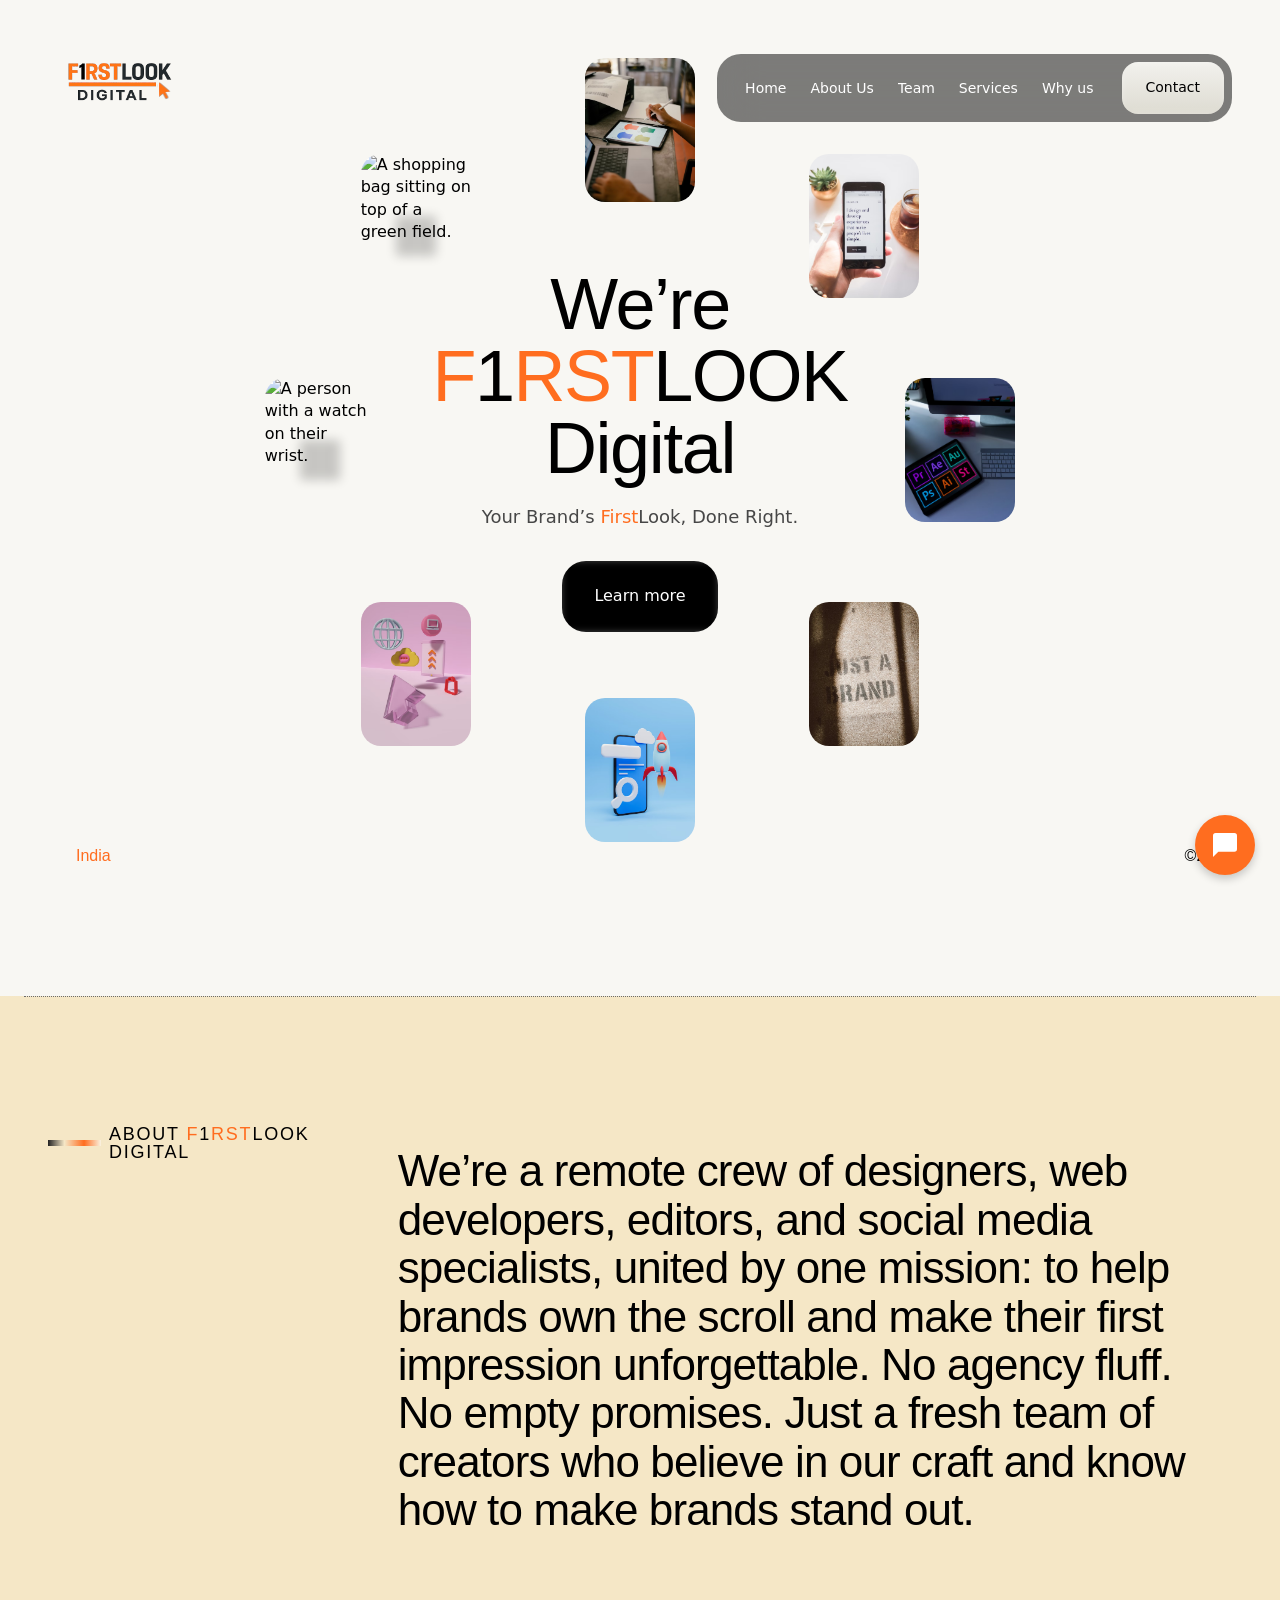
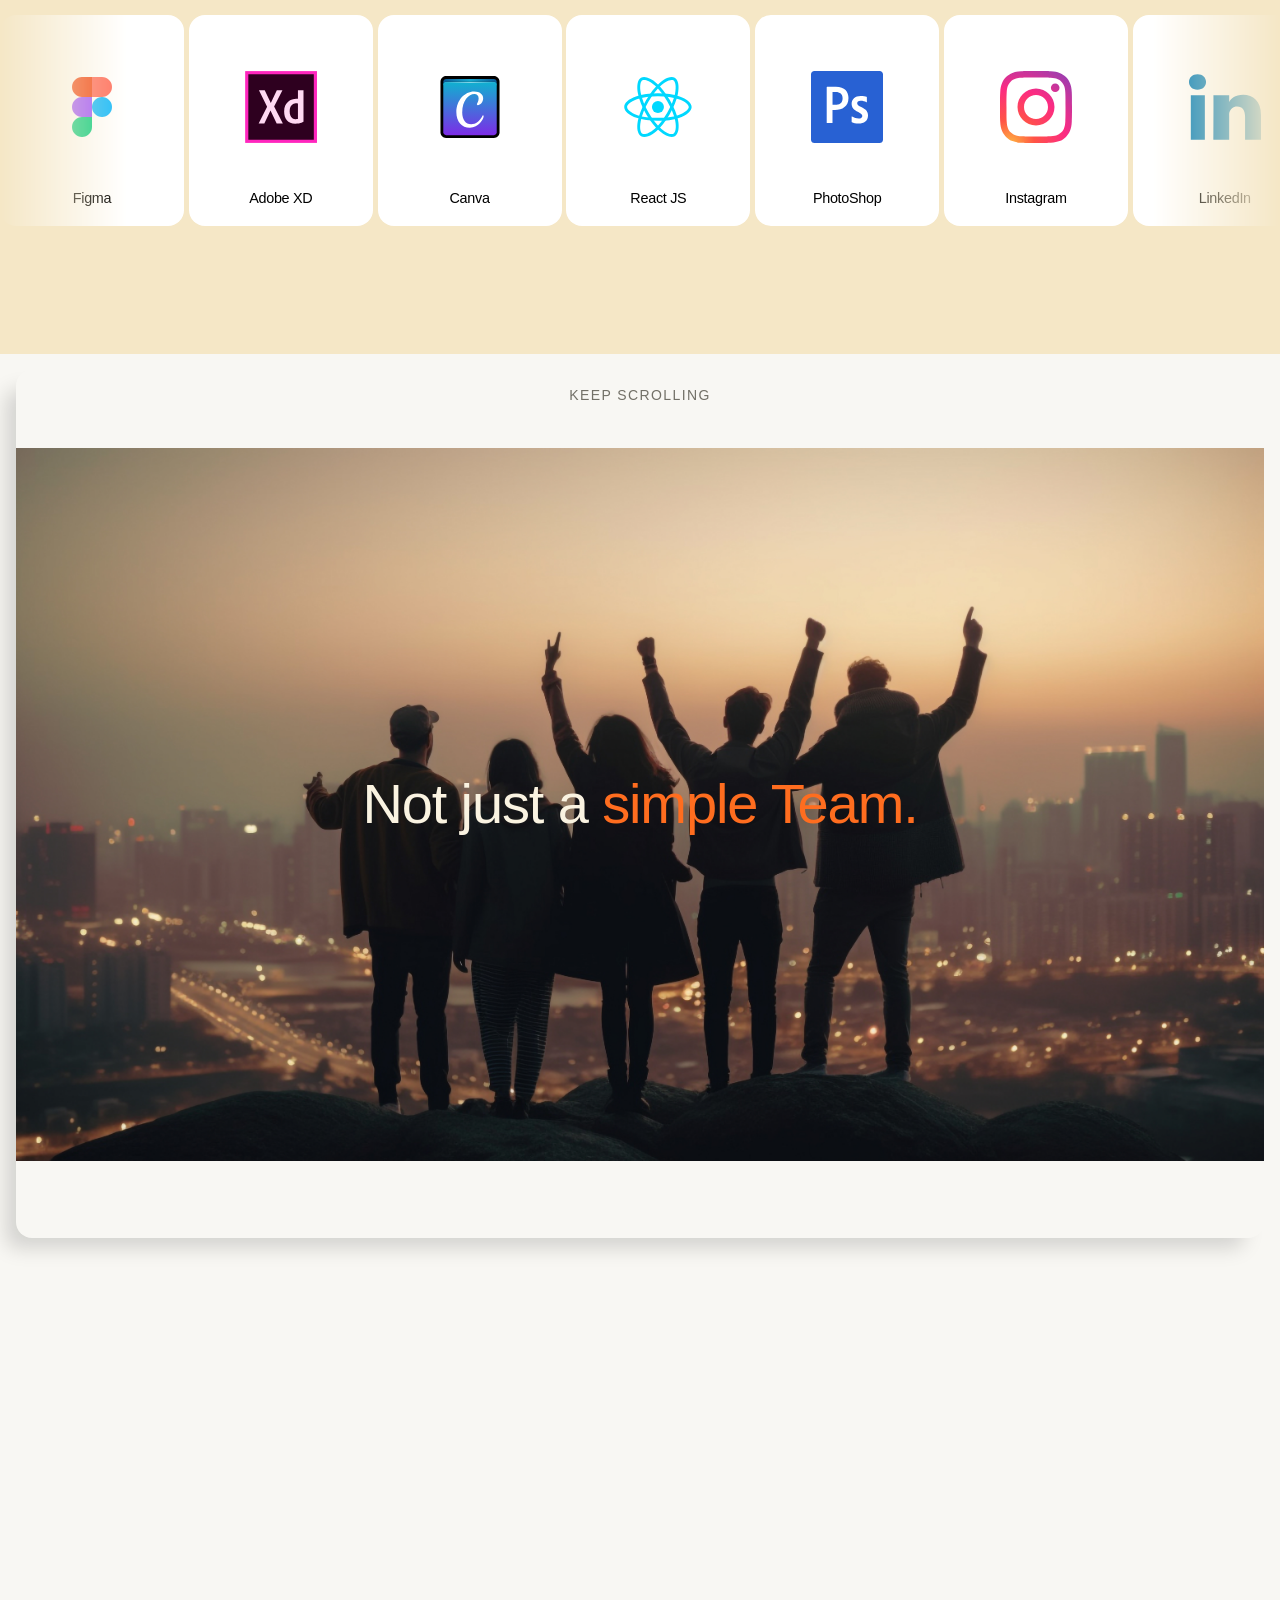
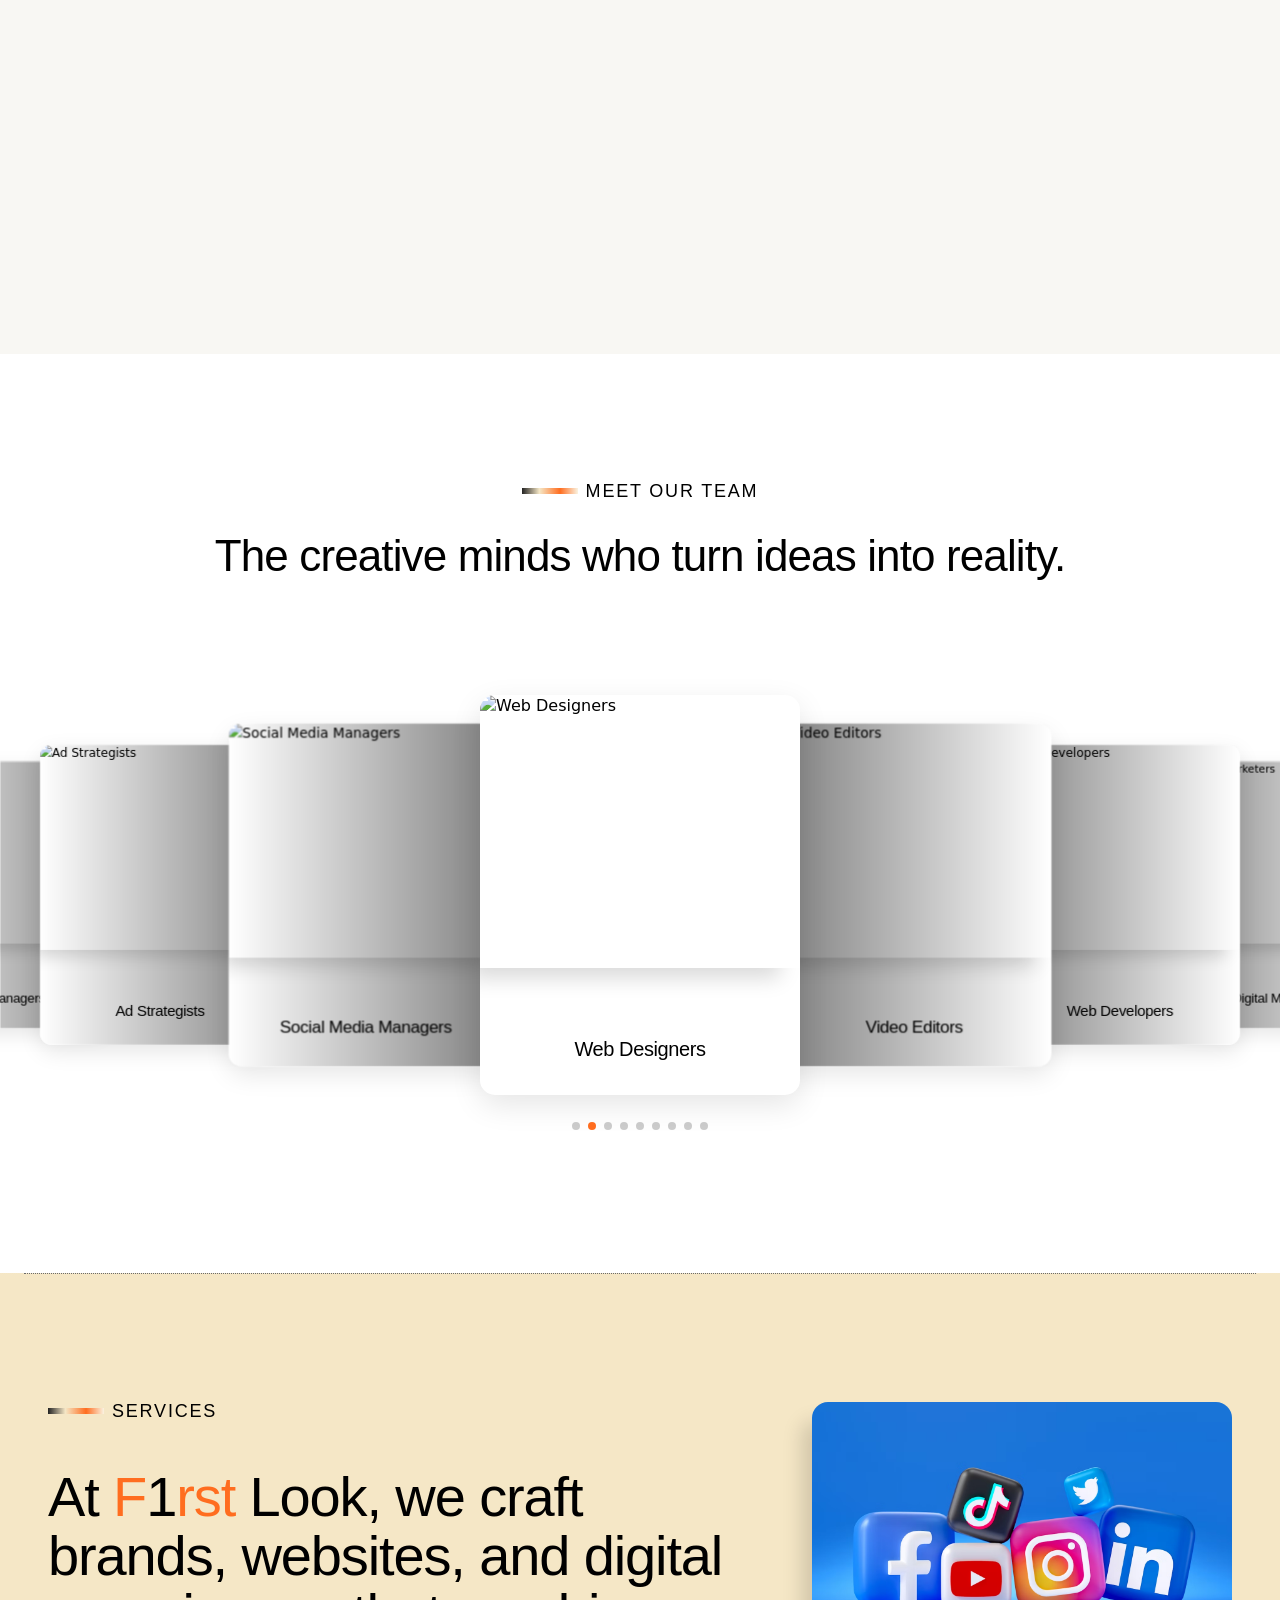
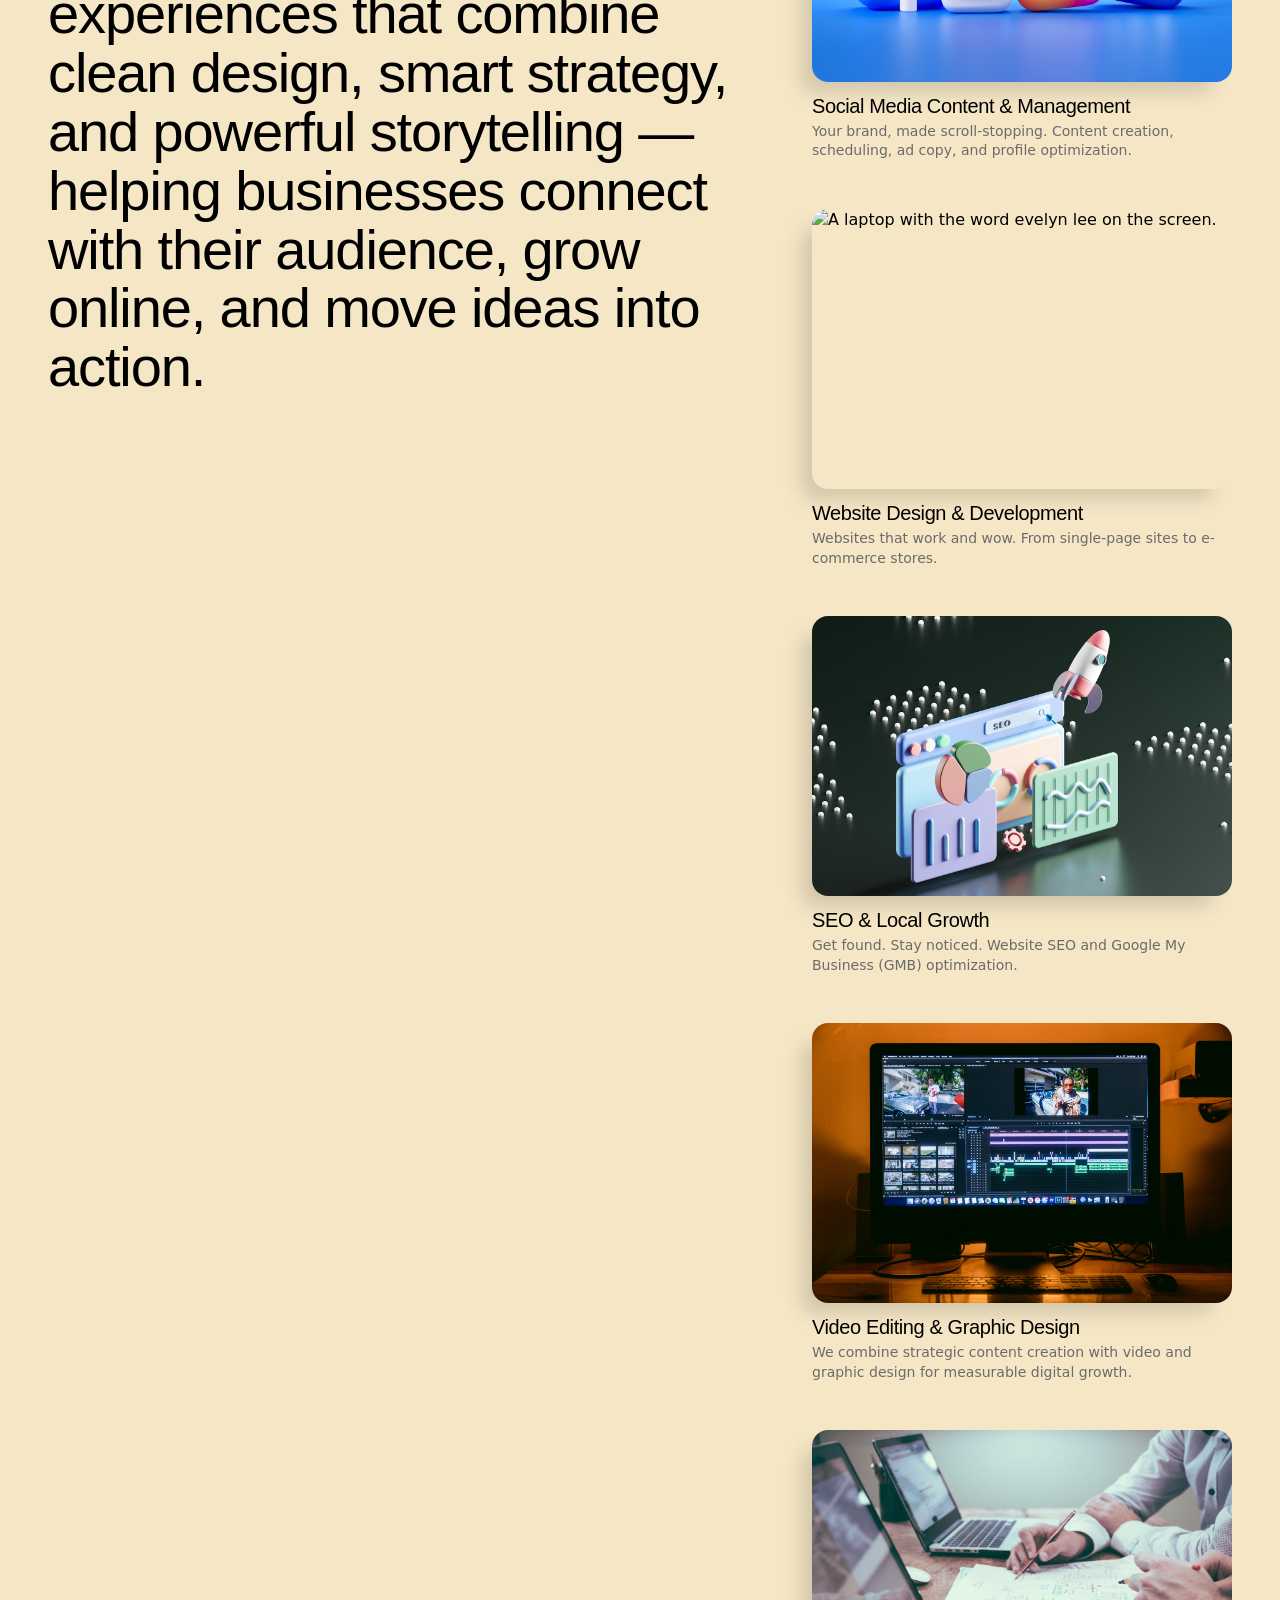
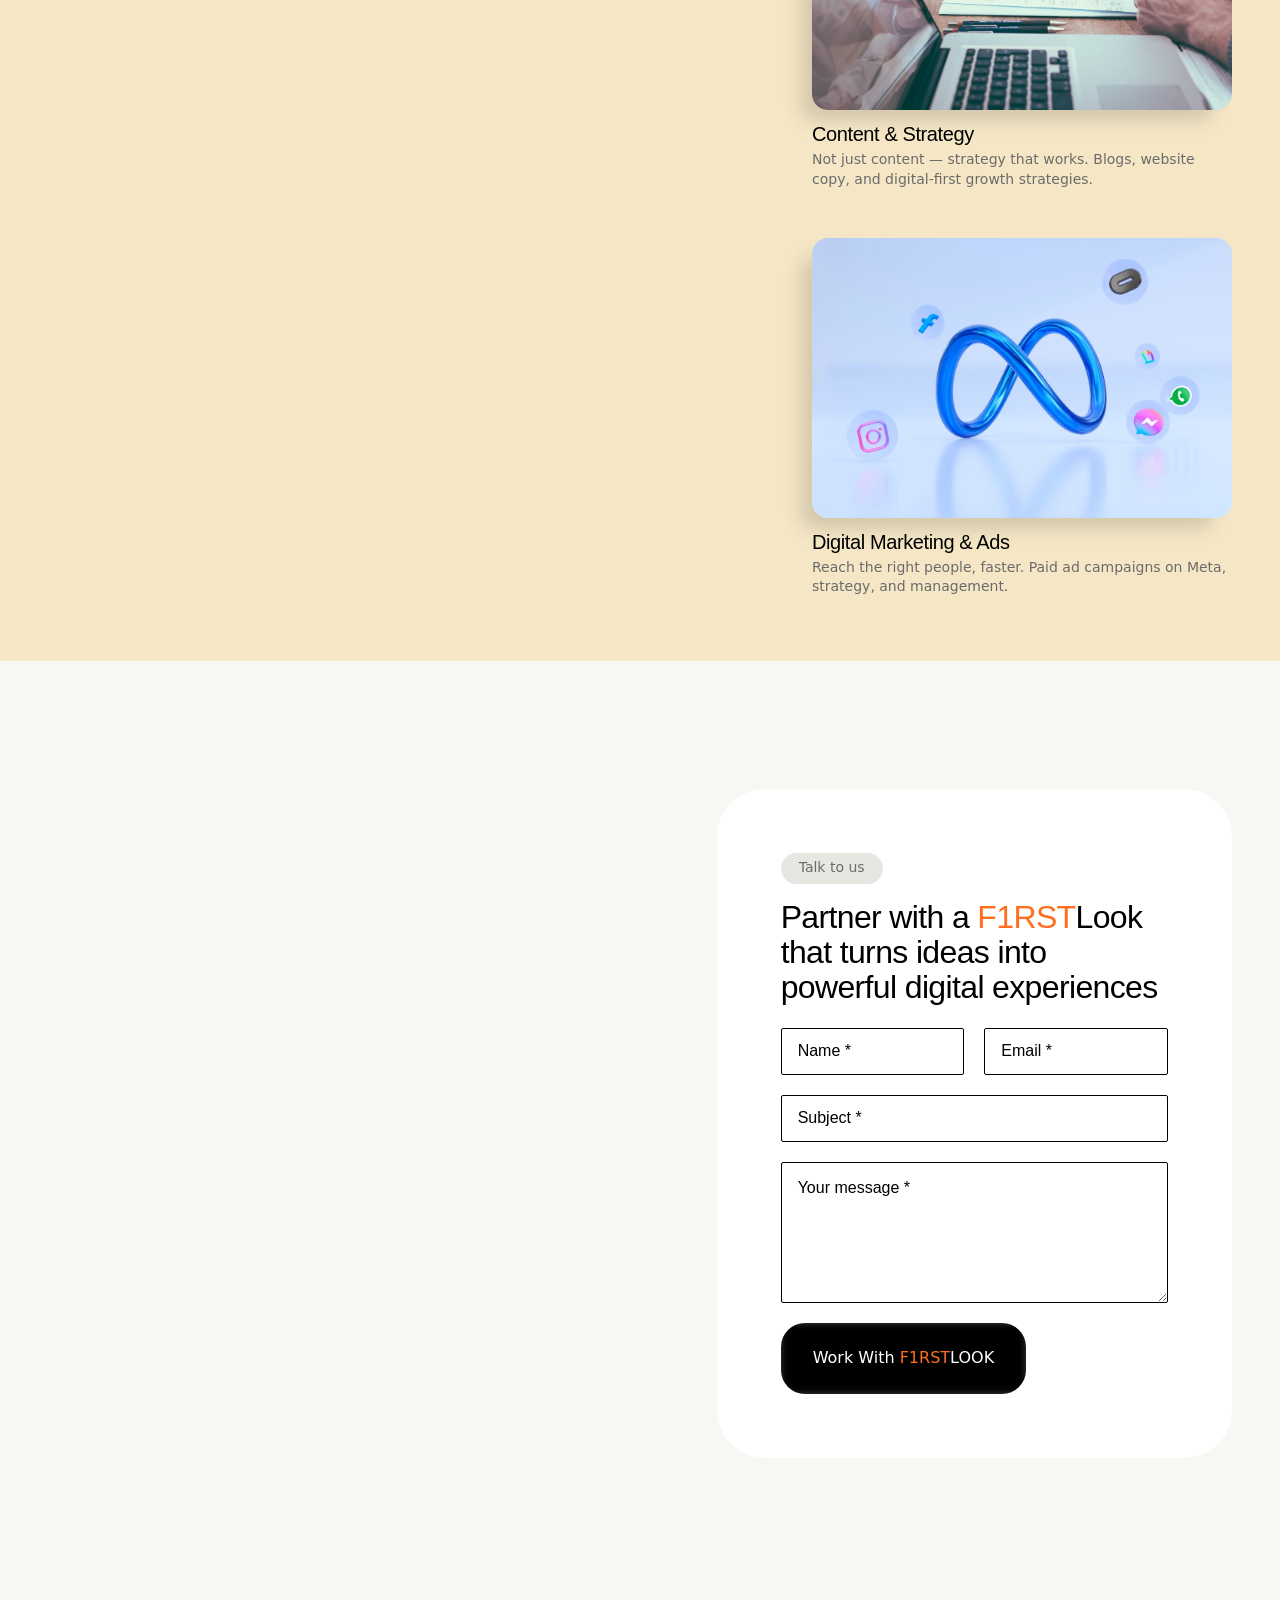
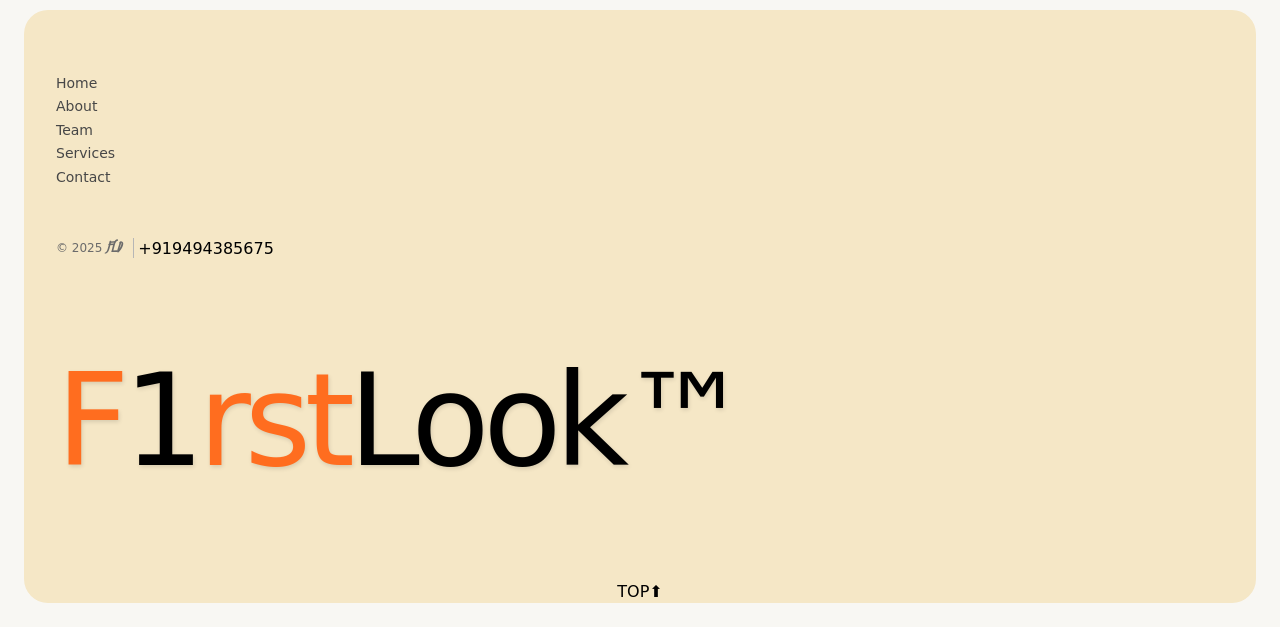
==== index.html @ f8fc8116 "Initial commit - ready for deployment" ====
<!DOCTYPE html>
<html  lang="en">
<head>
  <meta charset="utf-8"/>
  <title>F1RSTLOOK Digital - Your Brand's First Look, Done Right</title>

  <meta property="og:type" content="website"/>
  <meta content="summary_large_image" name="twitter:card"/>
  <meta content="width=device-width, initial-scale=1" name="viewport"/>
  <meta content="Webflow" name="generator"/>
  <script> href="app.js"</script>
  <link href="./css/style.css" rel="stylesheet" />
  <script type="text/javascript">
    !function(o, c) {
      var n = c.documentElementfavilogo.png
        , t = " w-mod-";
      n.className += t + "js",
      ("ontouchstart"in o || o.DocumentTouch && c instanceof DocumentTouch) && (n.className += t + "touch")
    }(window, document);
  </script>
  <link href="/favicon.svg" rel="shortcut icon" type="image/x-icon"/>
  <link href="https://cdn.prod.website-files.com/684a11845c7dd0b4b7745cd9/684f2486d0b3b34f083a6d5c_webclip.png" rel="apple-touch-icon"/>
  <!-- code to improve the font quality -->
  <style>
    * {
      -webkit-font-smoothing: antialiased;
      -moz-osx-font-smoothing: grayscale;
    }
  </style>
<link rel="stylesheet" href="https://cdn.jsdelivr.net/npm/swiper@11/swiper-bundle.min.css" />
  <style>
    .section_work-list {
        background-color: #ffffff; /* A light grey background for the section */
    }
    .team-carousel {
      width: 100%;
      padding-top: 50px;
      padding-bottom: 50px;
    }
    .swiper-slide {
      background-position: center;
      background-size: cover;
      width: 320px;
      height: 400px;
    }
    .swiper-slide .work-list_block {
        height: 100%;
        border-radius: 15px;
        overflow: hidden;
        box-shadow: 0 10px 30px rgba(0,0,0,0.1);
        background-color: #fff;
    }
    .swiper-slide .work-list_images-wrap {
        height: 75%;
    }
    .swiper-slide .team-image {
        width: 100%;
        height: 100%;
        object-fit: cover;
    }
    .swiper-slide .work-list_infos {
        height: 25%;
        display: flex;
        flex-direction: column;
        justify-content: center;
        align-items: center;
        text-align: center;
        padding: 0 15px;
    }
    .swiper-pagination-bullet-active {
        background: #FF6D1FFF !important;
    }
    .swiper-button-next, .swiper-button-prev {
        color: #FF6D1FFF !important;
    }

    /* Mobile Responsive Styles */
    @media screen and (max-width: 991px) {
      .cta_component {
        grid-template-columns: 1fr !important;
        gap: 2rem;
      }
      .cta_graphic-wrap {
        width: 100%;
        max-width: 100%;
      }
      .swiper-slide {
        width: 280px;
        height: 360px;
      }
    }

    @media screen and (max-width: 767px) {
      .home-header_heading._1,
      .home-header_heading._2,
      .home-header_heading._3 {
        font-size: clamp(2rem, 8vw, 4rem);
      }
      .cta_graphic-wrap {
        aspect-ratio: 16/9;
        margin-bottom: 2rem;
      }
      .cta_graphic video {
        width: 100%;
        height: 100%;
      }
      .swiper-slide {
        width: 260px;
        height: 340px;
      }
      .navbar_links-wrap {
        display: none;
      }
      .home-header_imgs-wrap {
        grid-template-columns: repeat(2, 1fr) !important;
      }
    }

    @media screen and (max-width: 479px) {
      .cta_component {
        padding: 1rem;
      }
      .cta_graphic-wrap {
        border-radius: 15px;
      }
      .swiper-slide {
        width: 240px;
        height: 320px;
      }
      .home-header_heading._1 {
        font-size: 2rem;
      }
      .styled-form .form-group {
        flex-direction: column;
      }
      .styled-form .form-input {
        width: 100%;
      }
    }
  </style>
</head>
<body>
<nav class="navbar">
  <div class="padding-global">
    <div class="navbar_component">
      <a href="/" aria-current="page" class="navbar_logo-wrap w-inline-block w--current">
        <img src="/SVG.svg" loading="lazy" alt="" class="navbar_logo"/>
      </a>
      <div class="sticky-wrapper">
      <div class="navbar_links-wrap">
        <div class="navbar_links">
          <a href="#" aria-current="page" class="navbar_link w-inline-block w--current">
            <div class="navbar_link-text _1">Home</div>
            <div class="navbar_link-text _2">Home</div>
          </a>
          <a href="#section-brands" class="navbar_link w-inline-block">
            <div class="navbar_link-text _1">About Us</div>
            <div class="navbar_link-text _2">About US</div>
          </a>
          <a href="#section_work-list" class="navbar_link w-inline-block">
            <div class="navbar_link-text _1">Team</div>
            <div class="navbar_link-text _2">Team</div>
          </a>
          <a href="#section_services" class="navbar_link w-inline-block">
            <div class="navbar_link-text _1"> Services</div>
            <div class="navbar_link-text _2">Services</div>
          </a>
          <a href="#section_home-about" class="navbar_link w-inline-block">
            <div class="navbar_link-text _1">Why us</div>
            <div class="navbar_link-text _2">Why us</div>
          </a>
        </div>
        <a data-wf--button--variant="light-small" href="#section_cta" class="button w-variant-994e88c4-baec-2bbf-d0b3-8a2991a92ab2 w-inline-block">
          <div class="button_inner w-variant-994e88c4-baec-2bbf-d0b3-8a2991a92ab2">
            <div class="button_gradient">
              <div class="button_gradient-ball ball-1 w-variant-994e88c4-baec-2bbf-d0b3-8a2991a92ab2"></div>
              <div class="button_gradient-ball ball-2 w-variant-994e88c4-baec-2bbf-d0b3-8a2991a92ab2"></div>
            </div>
            <div class="button_text">Contact</div>
          </div>
          <div class="button_gradient-glow">
            <div class="button_gradient-ball ball-1 w-variant-994e88c4-baec-2bbf-d0b3-8a2991a92ab2"></div>
            <div class="button_gradient-ball ball-2 w-variant-994e88c4-baec-2bbf-d0b3-8a2991a92ab2"></div>
          </div>
        </a>
      </div>
      </div>
      <div class="navbar_hamburger-wrap">
        <div class="navbar_hamburger">
          <div class="navbar_hamburger-line _1"></div>
          <div class="navbar_hamburger-line _2"></div>
        </div>
      </div>
    </div>
  </div>
</nav>
<div class="page-wrapper">
  <main class="main-wrapper">
    <section class="section_home-header">
      <div class="padding-section-xxlarge"></div>
      <div class="padding-global z-index-2">
        <div class="home-header_component">
          <div class="home-header_headings">
            <h1 class="home-header_heading _1">We’re <a class="highli">F<span class="black-one">1</span>RST</a>LOOK Digital</h1>
            <h2 class="home-header_heading _2">A Creative Studio </h2>
            <h3 class="home-header_heading _3">Built for  Brands</h3>
          </div>
          <div class="spacer-custom-1 is-mobile-small"></div>
          <p class="home-header_text">Your Brand’s <a class="highli">First</a>Look, Done Right.</p>
          <div class="spacer-medium"></div>
          <div class="home-header_button">
            <a data-wf--button--variant="dark" href="#section-brands" class="button w-inline-block">
              <div class="button_inner">
                <div class="button_gradient">
                  <div class="button_gradient-ball ball-1"></div>
                  <div class="button_gradient-ball ball-2"></div>
                </div>
                <div class="button_text">Learn more</div>
              </div>
              <div class="button_gradient-glow">
                <div class="button_gradient-ball ball-1"></div>
                <div class="button_gradient-ball ball-2"></div>
              </div>
            </a>
          </div>
        </div>
      </div>
      <div class="padding-section-xxlarge"></div>
      <div class="home-header_imgs-wrapper">
        <div class="home-header_imgs-wrap">
          <div class="home-header_img-wrap _1">
            <img src="1.png" loading="lazy" sizes="(max-width: 1309px) 100vw, 1309px" srcset="1.png 500w, 1.png 800w, 1.png 1080w, 1.png 1309w" alt="A young man wearing a grey hooded jacket." class="home-header_img"/>
          </div>
          <div class="home-header_img-wrap _2">
            <img src="2.png" loading="lazy" sizes="(max-width: 840px) 100vw, 840px" srcset="2.png 500w, 2.png 800w, 2.png 840w" alt="A piece of paper sitting on top of a couch." class="home-header_img"/>
          </div>
          <div class="home-header_img-wrap _3">
            <img src="3.png" loading="lazy" sizes="(max-width: 512px) 100vw, 512px" srcset="3.png 500w, 3.png 512w" alt="A man and a woman standing next to each other." class="home-header_img"/>
          </div>
          <div class="home-header_img-wrap _4">
            <img src="4.png" loading="lazy" sizes="(max-width: 1170px) 100vw, 1170px" srcset="4.png 500w, 4.png 800w, 4.png 1080w,4.png 1170w" alt="A large screen with the words presentation on it." class="home-header_img"/>
          </div>
          <div class="home-header_img-wrap _5">
            <img src="5.png" loading="lazy" sizes="(max-width: 904px) 100vw, 904px" srcset="5.png 500w,5.png 800w,5.png 904w" alt="A blurry photo of a man running." class="home-header_img"/>
          </div>
          <div class="home-header_img-wrap _6">
            <img src="6.png" loading="lazy" sizes="(max-width: 1170px) 100vw, 1170px" srcset="6.png 500w, 6.png 800w, 6.png 1080w, 6.png 1170w" alt="A laptop sitting on top of a group of teeth." class="home-header_img"/>
          </div>
          <div class="home-header_img-wrap _7">
            <img src="https://cdn.prod.website-files.com/684a11845c7dd0b4b7745cd9/684ef9b37e069a32bfaff8d6_Smartwatch%20Close-Up%20(1).webp" loading="lazy" alt="A person with a watch on their wrist." class="home-header_img"/>
          </div>
          <div class="home-header_img-wrap _8">
            <img src="https://cdn.prod.website-files.com/684a11845c7dd0b4b7745cd9/685041aa9addc12d7f717a71_AI%20Shopping%20Bag%20on%20Turf.webp" loading="lazy" sizes="(max-width: 1808px) 100vw, 1808px" srcset="https://cdn.prod.website-files.com/684a11845c7dd0b4b7745cd9/685041aa9addc12d7f717a71_AI%20Shopping%20Bag%20on%20Turf-p-500.webp 500w, https://cdn.prod.website-files.com/684a11845c7dd0b4b7745cd9/685041aa9addc12d7f717a71_AI%20Shopping%20Bag%20on%20Turf-p-800.webp 800w, https://cdn.prod.website-files.com/684a11845c7dd0b4b7745cd9/685041aa9addc12d7f717a71_AI%20Shopping%20Bag%20on%20Turf-p-1080.webp 1080w, https://cdn.prod.website-files.com/684a11845c7dd0b4b7745cd9/685041aa9addc12d7f717a71_AI%20Shopping%20Bag%20on%20Turf-p-1600.webp 1600w, https://cdn.prod.website-files.com/684a11845c7dd0b4b7745cd9/685041aa9addc12d7f717a71_AI%20Shopping%20Bag%20on%20Turf.webp 1808w" alt="A shopping bag sitting on top of a green field." class="home-header_img"/>
          </div>
        </div>
      </div>
      <div class="home-header_labels-wrap">
        <div class="padding-global">
          <div class="home-header_labels">
            <div class="home-header_location">
              <div class="home-header_location-globe" data-w-id="eb066453-3996-6940-62ac-9318a85cc20d" data-animation-type="lottie" data-src="https://cdn.prod.website-files.com/664b347d42b63a8c8c6026dc/664ca8e0cfd8688ec332af69_globe.json" data-loop="1" data-direction="1" data-autoplay="1" data-is-ix2-target="0" data-renderer="svg" data-default-duration="2" data-duration="0"></div>
              <div class="home-header_label"><a class="highli">India</a></div>
            </div>
            <div class="home-header_label">©2025</div>
          </div>
        </div>
      </div>
    </section>
    <div class="padding-section-small"></div>
    <section id="section-brands" class="section_brands">
      <div class="padding-global is-tiny">
        <div class="line"></div>
      </div>
      <div class="padding-section-medium"></div>
      <div class="padding-global">
        <div class="container-medium">
          <div class="brands_head">
            <div class="label_wrap">
              <div class="label_line"></div>
              <h2 class="text-style-label">About <a class="highli">F<span class="black-one">1</span>RST</a>LOOK Digital</h2>
            </div>

            <div class="brands_heading">
              <br>
              <h3 class="heading-style-h4">We’re a remote crew of designers, web developers, editors, and social media specialists, united by one mission: to help brands own the scroll and make their first impression unforgettable. No agency fluff. No empty promises. Just a fresh team of creators who believe in our craft and know how to make brands stand out.</h3>
            </div>
          </div>
        </div>
      </div>
      <div class="spacer-xxlarge"></div>
      <div class="brands_list-wrapper">
        <div class="brands-animation-track">
          <div class="brands_list">
            <div class="brands_item-block">
              <div class="brands_item-logo-wrap"><img src="/figmaslogo.svg" loading="lazy" alt="Figma Logo" class="brands_item-logo"/></div>
              <div class="brands_item-texts"><h4 class="brands_item-name">Figma</h4></div>
            </div>
            <div class="brands_item-block">
              <div class="brands_item-logo-wrap"><img src="/adobexd.svg" loading="lazy" alt="Adobe XD Logo" class="brands_item-logo"/></div>
              <div class="brands_item-texts"><h4 class="brands_item-name">Adobe XD</h4></div>
            </div>
            <div class="brands_item-block">
              <div class="brands_item-logo-wrap"><img src="/canvalogo.svg" loading="lazy" alt="Canva Logo" class="brands_item-logo"/></div>
              <div class="brands_item-texts"><h4 class="brands_item-name">Canva</h4></div>
            </div>
            <div class="brands_item-block">
              <div class="brands_item-logo-wrap"><img src="reactjslogo.svg" loading="lazy" alt="React JS Logo" class="brands_item-logo"/></div>
              <div class="brands_item-texts"><h4 class="brands_item-name">React JS</h4></div>
            </div>
            <div class="brands_item-block">
              <div class="brands_item-logo-wrap"><img src="pslogo.svg" loading="lazy" alt="Photoshop Logo" class="brands_item-logo"/></div>
              <div class="brands_item-texts"><h4 class="brands_item-name">PhotoShop</h4></div>
            </div>
            <div class="brands_item-block">
              <div class="brands_item-logo-wrap"><img src="instalogo.svg" loading="lazy" alt="Instagram Logo" class="brands_item-logo"/></div>
              <div class="brands_item-texts"><h4 class="brands_item-name">Instagram</h4></div>
            </div>
            <div class="brands_item-block">
              <div class="brands_item-logo-wrap"><img src="linkedin.svg" loading="lazy" alt="LinkedIn Logo" class="brands_item-logo"/></div>
              <div class="brands_item-texts"><h4 class="brands_item-name">LinkedIn</h4></div>
            </div>
            <div class="brands_item-block">
              <div class="brands_item-logo-wrap"><img src="fblogo.svg" loading="lazy" alt="Facebook Logo" class="brands_item-logo"/></div>
              <div class="brands_item-texts"><h4 class="brands_item-name">Facebook</h4></div>
            </div>
            <div class="brands_item-block">
              <div class="brands_item-logo-wrap"><img src="ytlogo.svg" loading="lazy" alt="YouTube Logo" class="brands_item-logo"/></div>
              <div class="brands_item-texts"><h4 class="brands_item-name">Youtube</h4></div>
            </div>
            <div class="brands_item-block">
              <div class="brands_item-logo-wrap"><img src="githublogo.svg" loading="lazy" alt="Github Logo" class="brands_item-logo"/></div>
              <div class="brands_item-texts"><h4 class="brands_item-name">Github</h4></div>
            </div>
            <div class="brands_item-block">
              <div class="brands_item-logo-wrap"><img src="shopifylogo.svg" loading="lazy" alt="Shopify Logo" class="brands_item-logo"/></div>
              <div class="brands_item-texts"><h4 class="brands_item-name">Shopify</h4></div>
            </div>
          </div>
          <div class="brands_list" aria-hidden="true">
            <div class="brands_item-block">
              <div class="brands_item-logo-wrap"><img src="/figmaslogo.svg" loading="lazy" alt="Figma Logo" class="brands_item-logo"/></div>
              <div class="brands_item-texts"><h4 class="brands_item-name">Figma</h4></div>
            </div>
            <div class="brands_item-block">
              <div class="brands_item-logo-wrap"><img src="/adobexd.svg" loading="lazy" alt="Adobe XD Logo" class="brands_item-logo"/></div>
              <div class="brands_item-texts"><h4 class="brands_item-name">Adobe XD</h4></div>
            </div>
            <div class="brands_item-block">
              <div class="brands_item-logo-wrap"><img src="/canvalogo.svg" loading="lazy" alt="Canva Logo" class="brands_item-logo"/></div>
              <div class="brands_item-texts"><h4 class="brands_item-name">Canva</h4></div>
            </div>
            <div class="brands_item-block">
              <div class="brands_item-logo-wrap"><img src="reactjslogo.svg" loading="lazy" alt="React JS Logo" class="brands_item-logo"/></div>
              <div class="brands_item-texts"><h4 class="brands_item-name">React JS</h4></div>
            </div>
            <div class="brands_item-block">
              <div class="brands_item-logo-wrap"><img src="pslogo.svg" loading="lazy" alt="Photoshop Logo" class="brands_item-logo"/></div>
              <div class="brands_item-texts"><h4 class="brands_item-name">PhotoShop</h4></div>
            </div>
            <div class="brands_item-block">
              <div class="brands_item-logo-wrap"><img src="instalogo.svg" loading="lazy" alt="Instagram Logo" class="brands_item-logo"/></div>
              <div class="brands_item-texts"><h4 class="brands_item-name">Instagram</h4></div>
            </div>
            <div class="brands_item-block">
              <div class="brands_item-logo-wrap"><img src="linkedin.svg" loading="lazy" alt="LinkedIn Logo" class="brands_item-logo"/></div>
              <div class="brands_item-texts"><h4 class="brands_item-name">LinkedIn</h4></div>
            </div>
            <div class="brands_item-block">
              <div class="brands_item-logo-wrap"><img src="fblogo.svg" loading="lazy" alt="Facebook Logo" class="brands_item-logo"/></div>
              <div class="brands_item-texts"><h4 class="brands_item-name">Facebook</h4></div>
            </div>
            <div class="brands_item-block">
              <div class="brands_item-logo-wrap"><img src="ytlogo.svg" loading="lazy" alt="YouTube Logo" class="brands_item-logo"/></div>
              <div class="brands_item-texts"><h4 class="brands_item-name">Youtube</h4></div>
            </div>
            <div class="brands_item-block">
              <div class="brands_item-logo-wrap"><img src="githublogo.svg" loading="lazy" alt="Github Logo" class="brands_item-logo"/></div>
              <div class="brands_item-texts"><h4 class="brands_item-name">Github</h4></div>
            </div>
            <div class="brands_item-block">
              <div class="brands_item-logo-wrap"><img src="shopifylogo.svg" loading="lazy" alt="Shopify Logo" class="brands_item-logo"/></div>
              <div class="brands_item-texts"><h4 class="brands_item-name">Shopify</h4></div>
            </div>
          </div>
        </div>
      </div>
      <div class="padding-section-medium"></div>
    </section>
    <section class="section_home-about" id="section_home-about">
      <div class="home-about_wrapper">
        <div class="scroll-note_text">Keep scrolling</div>
        <div class="home-about_sticky">
          <div class="home-about_component">
            <h2 class="home-about_heading _1">We are</h2>
            <div class="home-about_img-wrap">
              <img src="teamwork2.jpg" loading="lazy" alt="A man and a woman standing next to each other." class="teamwork2.jpg"/>
              <h2 class="home-about_img-text">Not just a <span class="highli">simple Team.</span></h2>
            </div>
            <h2 class="home-about_heading _2"><span class="highli">F<span class="black-one">1</span>rst</span>Look™</h2>
            <div class="class-for-animation">
              <div class="animation-scroll-border"></div>
              <div class="animation-scroll-padding"></div>
            </div>
          </div>
        </div>
      </div>
    </section>
    <section id="section_work-list" class="section_work-list">
      <div class="padding-section-medium"></div>
      <div class="padding-global">
        <div class="container-medium">
          <div class="work-list_component">
            <div class="work-list_head" style="text-align: center;">
              <div class="label_wrap" style="justify-content: center;">
                <div class="label_line"></div>
                <h2 class="text-style-label">MEET OUR TEAM</h2>
              </div>
              <div class="spacer-medium"></div>
              <h3 class="heading-style-h4">The creative minds who turn ideas into reality.</h3>
            </div>
            <div class="spacer-xlarge"></div>

            <!-- Swiper -->
            <div class="swiper-container team-carousel">
              <div class="swiper-wrapper">

                <div class="swiper-slide">
                  <a href="#" class="work-list_block w-inline-block">
                    <div class="work-list_images-wrap">
                      <img src="https://images.unsplash.com/photo-1573496359142-b8d87734a5a2?q=80&w=1888&auto=format&fit=crop" class="team-image" alt="Social Media Managers">
                    </div>
                    <div class="work-list_infos">
                      <h3 class="heading-style-h6">Social Media Managers</h3>
                    </div>
                  </a>
                </div>

                <div class="swiper-slide">
                  <a href="#" class="work-list_block w-inline-block">
                    <div class="work-list_images-wrap">
                      <img src="https://images.unsplash.com/photo-1499951360447-b19be8fe80f5?q=80&w=2070&auto=format&fit=crop" class="team-image" alt="Web Designers">
                    </div>
                    <div class="work-list_infos">
                      <h3 class="heading-style-h6">Web Designers</h3>
                    </div>
                  </a>
                </div>

                <div class="swiper-slide">
                  <a href="#" class="work-list_block w-inline-block">
                    <div class="work-list_images-wrap">
                      <img src="https://images.unsplash.com/photo-1611068813580-b07ef920964b?q=80&w=1935&auto=format&fit=crop" class="team-image" alt="Video Editors">
                    </div>
                    <div class="work-list_infos">
                      <h3 class="heading-style-h6">Video Editors</h3>
                    </div>
                  </a>
                </div>

                <div class="swiper-slide">
                  <a href="#" class="work-list_block w-inline-block">
                    <div class="work-list_images-wrap">
                      <img src="https://images.unsplash.com/photo-1557862921-37829c790f19?q=80&w=2071&auto=format&fit=crop" class="team-image" alt="Web Developers">
                    </div>
                    <div class="work-list_infos">
                      <h3 class="heading-style-h6">Web Developers</h3>
                    </div>
                  </a>
                </div>

                <div class="swiper-slide">
                  <a href="#" class="work-list_block w-inline-block">
                    <div class="work-list_images-wrap">
                      <img src="https://images.unsplash.com/photo-1556740738-b6a63e27c4df?q=80&w=2070&auto=format&fit=crop" class="team-image" alt="Digital Marketers">
                    </div>
                    <div class="work-list_infos">
                      <h3 class="heading-style-h6">Digital Marketers</h3>
                    </div>
                  </a>
                </div>

                <div class="swiper-slide">
                  <a href="#" class="work-list_block w-inline-block">
                    <div class="work-list_images-wrap">
                      <img src="https://images.unsplash.com/photo-1543286386-713bdd548da4?q=80&w=2070&auto=format&fit=crop" class="team-image" alt="SEO Specialists">
                    </div>
                    <div class="work-list_infos">
                      <h3 class="heading-style-h6">SEO Specialists</h3>
                    </div>
                  </a>
                </div>

                <div class="swiper-slide">
                  <a href="#" class="work-list_block w-inline-block">
                    <div class="work-list_images-wrap">
                      <img src="https://images.unsplash.com/photo-1586281380349-632531db7ed4?q=80&w=2070&auto=format&fit=crop" class="team-image" alt="Email Marketers">
                    </div>
                    <div class="work-list_infos">
                      <h3 class="heading-style-h6">Email Marketers</h3>
                    </div>
                  </a>
                </div>

                <div class="swiper-slide">
                  <a href="#" class="work-list_block w-inline-block">
                    <div class="work-list_images-wrap">
                      <img src="https://images.unsplash.com/photo-1522071820081-009f0129c71c?q=80&w=2070&auto=format&fit=crop" class="team-image" alt="CRM Managers">
                    </div>
                    <div class="work-list_infos">
                      <h3 class="heading-style-h6">CRM Managers</h3>
                    </div>
                  </a>
                </div>

                <div class="swiper-slide">
                  <a href="#" class="work-list_block w-inline-block">
                    <div class="work-list_images-wrap">
                      <img src="https://images.unsplash.com/photo-1552664730-d307ca884978?q=80&w=2070&auto=format&fit=crop" class="team-image" alt="Ad Strategists">
                    </div>
                    <div class="work-list_infos">
                      <h3 class="heading-style-h6">Ad Strategists</h3>
                    </div>
                  </a>
                </div>

              </div>
              <!-- Add Pagination -->
              <div class="swiper-pagination"></div>
            </div>

          </div>
        </div>
      </div>
      <div class="padding-section-medium"></div>
    </section>
    <section id ="section_services" class="section_services">

      <div class="padding-global is-tiny">
        <div class="line"></div>
      </div>
      <div class="padding-section-medium"></div>
      <div class="padding-global">
        <div class="container-medium">
          <div class="services_component">
            <div class="services_content">
              <div class="label_wrap">
                <div class="label_line"></div>
                <h2 class="text-style-label">Services</h2>
              </div>
              <div class="spacer-large"></div>
              <h2 class="heading-style-h3">At <span class="highli">F<span class="black-one">1</span>rst</span> Look, we craft brands, websites, and digital experiences that combine clean design, smart strategy, and powerful storytelling — helping businesses connect with their audience, grow online, and move ideas into action.</h2>
            </div>
            <div class="services_items">
              <div class="services_item">
                <div class="services_img-wrap">
                  <img class="services_img" src="socialmedia.png" animation="scale" alt="A person holding up a book that says book is brain food." sizes="100vw" loading="lazy" srcset="socialmedia.png 500w, socialmedia.png 800w, socialmedia.png 1080w, socialmedia.png 1170w"/>
                </div>
                <div class="services_item-infos">
                  <h3 class="heading-style-h6">Social Media Content & Management </h3>
                  <div class="services_desc">Your brand, made scroll-stopping. Content creation, scheduling, ad copy, and profile optimization.</div>
                </div>
              </div>
              <div class="services_item">
                <div class="services_img-wrap">
                  <img class="services_img" src="https://cdn.prod.website-files.com/684a11845c7dd0b4b7745cd9/684f574d1bf45416e8c3e056_66630bbeb80fa05e56541856_evelyn-render.webp" animation="scale" alt="A laptop with the word evelyn lee on the screen." sizes="100vw" loading="lazy" srcset="https://cdn.prod.website-files.com/684a11845c7dd0b4b7745cd9/684f574d1bf45416e8c3e056_66630bbeb80fa05e56541856_evelyn-render-p-500.webp 500w, https://cdn.prod.website-files.com/684a11845c7dd0b4b7745cd9/684f574d1bf45416e8c3e056_66630bbeb80fa05e56541856_evelyn-render-p-800.webp 800w, https://cdn.prod.website-files.com/684a11845c7dd0b4b7745cd9/684f574d1bf45416e8c3e056_66630bbeb80fa05e56541856_evelyn-render-p-1080.webp 1080w, https://cdn.prod.website-files.com/684a11845c7dd0b4b7745cd9/684f574d1bf45416e8c3e056_66630bbeb80fa05e56541856_evelyn-render-p-1600.webp 1600w, https://cdn.prod.website-files.com/684a11845c7dd0b4b7745cd9/684f574d1bf45416e8c3e056_66630bbeb80fa05e56541856_evelyn-render-p-2000.webp 2000w, https://cdn.prod.website-files.com/684a11845c7dd0b4b7745cd9/684f574d1bf45416e8c3e056_66630bbeb80fa05e56541856_evelyn-render.webp 2600w"/>
                </div>
                <div class="services_item-infos">
                  <h3 class="heading-style-h6">Website Design & Development</h3>
                  <div class="services_desc">Websites that work and wow. From single-page sites to e-commerce stores.</div>
                </div>
              </div>

              <div class="services_item">
                <div class="services_img-wrap">
                  <img class="services_img" src="seo.png" animation="scale" alt="A laptop with the word evelyn lee on the screen." sizes="100vw" loading="lazy" srcset="seo.png 500w, seo.png 800w, seo.png 1080w, seo.png 1600w, seo.png 2000w, seo.png 2600w"/>
                </div>
                <div class="services_item-infos">
                  <h3 class="heading-style-h6">SEO & Local Growth</h3>
                  <div class="services_desc">Get found. Stay noticed. Website SEO and Google My Business (GMB) optimization.</div>
                </div>
              </div>

              <div class="services_item">
                <div class="services_img-wrap">
                  <img class="services_img" src="video.jpg" animation="scale" alt="A laptop with the word evelyn lee on the screen." sizes="100vw" loading="lazy" srcset="video.jpg 500w, video.jpg 800w, video.jpg 1080w, video.jpg 1600w, video.jpg 2000w, video.jpg 2600w"/>
                </div>
                <div class="services_item-infos">
                  <h3 class="heading-style-h6">Video Editing & Graphic Design</h3>
                  <div class="services_desc">We combine strategic content creation with video and graphic design for measurable digital growth.</div>
                </div>
              </div>

              <div class="services_item">
                <div class="services_img-wrap">
                  <img class="services_img" src="content.png" animation="scale" alt="A laptop with the word evelyn lee on the screen." sizes="100vw" loading="lazy" srcset="content.png 500w, content.png 800w, content.png 1080w, content.png 1600w, content.png 2000w, content.png 2600w"/>
                </div>
                <div class="services_item-infos">
                  <h3 class="heading-style-h6">Content & Strategy</h3>
                  <div class="services_desc">Not just content — strategy that works. Blogs, website copy, and digital-first growth strategies.</div>
                </div>
              </div>

              <div id="w-node-_484cd889-9c9b-9c07-ce5b-d03b07feac89-b7745d39" class="services_item">
                <div class="services_img-wrap">
                  <img class="services_img" src="digim.png" animation="" alt="A close up of a cell phone on a table." sizes="100vw" loading="lazy" srcset="digim.png 500w, digim.png 800w, digim.png 1080w, digim.png 1170w"/>
                </div>
                <div class="services_item-infos">
                  <h3 class="heading-style-h6">Digital Marketing & Ads </h3>
                  <div class="services_desc">Reach the right people, faster. Paid ad campaigns on Meta, strategy, and management.</div>
                </div>
              </div>
            </div>
          </div>
        </div>
      </div>
      <div class="padding-section-xsmall"></div>
    </section>
    <section class="section_cta" id="section_cta">
      <div class="padding-section-medium"></div>
      <div class="padding-global">
        <div class="container-medium">
          <div class="cta_component">
            <div class="cta_graphic-wrap">
              <div data-poster-url="poster.jpg" data-video-urls="reel1.mp4" data-autoplay="true" data-loop="true" data-wf-ignore="true" class="cta_graphic w-background-video w-background-video-atom">
                <video id="eb528ada-41c3-d51b-6c40-f1574b5466ef-video" autoplay loop muted playsinline webkit-playsinline preload="auto" style="background-image:url('poster.jpg')" data-wf-ignore="true" data-object-fit="cover">
                  <source src="reel1.mp4" type="video/mp4" data-wf-ignore="true"/>
                  Your browser does not support the video tag.
                </video>
              </div>
            </div>
            <div class="cta_content">
              <div class="cta_head">
                <div class="pill_wrap">
                  <div class="cta_pill">Talk to us</div>
                </div>
                <div class="spacer-small"></div>
                <h2 class="heading-style-h5">Partner with a <span class="highli">F1</span><span class="highli">RST</span>Look that turns ideas into powerful digital experiences</h2>
                <br>

                <form action="https://formspree.io/f/xpwldvle" method="POST" class="styled-form">
                  <div class="form-group">
                    <input type="text" name="name" placeholder="Name *" class="form-input" required>
                    <input type="email" name="email" placeholder="Email *" class="form-input" required>
                  </div>
                  <input type="text" name="subject" placeholder="Subject *" class="form-input" required>
                  <textarea name="message" placeholder="Your message *" rows="5" class="form-input" required></textarea>

                  <div type="submit" class="cta_button-wrap">
                    <a data-wf--button--variant="dark" href="#" class="button w-inline-block">
                    <div class="button_inner">
                      <div class="button_gradient">
                        <div class="button_gradient-ball ball-1"></div>
                        <div class="button_gradient-ball ball-2"></div>
                      </div>
                      <div class="button_text">Work With <span class="highli">F1RST</span>LOOK</div>
                    </div>
                    <div class="button_gradient-glow">
                      <div class="button_gradient-ball ball-1"></div>
                      <div class="button_gradient-ball ball-2"></div>
                    </div>
                    </a>
                  </div>
                </form>

              </div>



            </div>
          </div>
        </div>
      </div>
      <div class="padding-section-medium"></div>
    </section>
  </main>
  <footer class="footer">
    <div class="footer_wrap">
      <div class="footer_component">
        <div class="footer_main">
          <div class="footer_links-groups">
            <div id="w-node-_0632acfa-8aaa-b158-7b6a-58a2921af54f-921af54a" class="footer_group">

              <div class="footer_lists">
                <div class="footer_links-list">
                  <a href="#" aria-current="page" class="footer_link w--current">Home</a>
                  <a href="#section-brands" class="footer_link">About</a>
                  <a href="#section_work-list" class="footer_link">Team</a>
                  <a href="#section_services" class="footer_link">Services</a>
                  <a href="#section_cta" class="footer_link">Contact</a>
                </div>
              </div>
            </div>
          </div>
          <div class="footer_social">
            <a href="https://instagram.com" target="_blank" class="footer_social-media-wrap w-inline-block">
              <img loading="lazy" src="https://cdn.prod.website-files.com/684a11845c7dd0b4b7745cd9/684f64165a2b95252b9cc9f1_social-insta.svg" alt="" class="footer_social-media"/>
            </a>
            <a href="https://x.com" target="_blank" class="footer_social-media-wrap w-inline-block">
              <img loading="lazy" src="https://cdn.prod.website-files.com/684a11845c7dd0b4b7745cd9/684f641f6602a96b97c08e95_social-x.svg" alt="" class="footer_social-media"/>
            </a>
            <a href="https://youtube.com" target="_blank" class="footer_social-media-wrap w-inline-block">
              <img loading="lazy" src="https://cdn.prod.website-files.com/684a11845c7dd0b4b7745cd9/684f6429292bf57f3946e213_social-yt.svg" alt="" class="footer_social-media"/>
            </a>
          </div>
        </div>
        <div class="footer_legal-links">
          <div id="w-node-_0632acfa-8aaa-b158-7b6a-58a2921af569-921af54a" class="footer_legal-wrap">
            <div class="footer_copyright">© 2025 <span class ="fld">FLD</span> </div>
            <div class="footer_legal-divider">&nbsp;+919494385675</div>
          </div>

        </div>
      </div>
      <div class="footer_brand"> <a class="highli">F<span class="black-one">1</span>rst</a>Look™</div>
      <a href="#" id="scrollTopBtn">TOP⬆</a>
    </div>
  </footer>



</div>

<div id="chatbot-container">
  <div id="chat-window">
    <div id="chat-header">
      <h3><span class="highli">F1</span><span class="highli">RST</span>LOOK Assistant</h3>
      <button id="chat-close-btn">×</button>
    </div>
    <div id="chat-messages"></div>
    <div id="chat-input-container">
      <input type="text" id="chat-input" placeholder="Ask a question...">
      <button id="chat-send-btn" aria-label="Send message">
        <svg xmlns="http://www.w3.org/2000/svg" width="24" height="24" viewBox="0 0 24 24" fill="currentColor"><path d="M2.01 21L23 12 2.01 3 2 10l15 2-15 2z"></path></svg>
      </button>
    </div>
  </div>
  <button id="chatbot-toggle" aria-label="Toggle chat window">
    <svg xmlns="http://www.w3.org/2000/svg" width="32" height="32" viewBox="0 0 24 24" fill="white"><path d="M21 15a2 2 0 0 1-2 2H7l-4 4V5a2 2 0 0 1 2-2h14a2 2 0 0 1 2 2z"></path></svg>
  </button>
</div>

<style>
  #chatbot-container{position:fixed;
    bottom:25px;
    right:25px;
    z-index:1000
  }
  #chatbot-toggle{
    width:60px;
    height:60px;
    background-color:#FF6D1FFF;
    color:#fff;
    border-radius:50%;
    border:none;
    display:flex;
    align-items:center;
    justify-content:center;
    font-size:28px;
    cursor:pointer;
    box-shadow:0 4px 8px rgba(0,0,0,.2);
    transition:transform .2s ease
  }
  #chatbot-toggle:hover{
    transform:scale(1.1)
  }
  #chat-window{
    position:fixed;
    bottom:100px;
    right:25px;
    width:370px;
    height:550px;
    background-color:#00000080;
    -webkit-backdrop-filter:blur(20px);
    backdrop-filter:blur(20px);
    border-radius:15px;
    box-shadow:0 8px 20px rgba(0,0,0,.3);
    border:1px solid rgba(255,255,255,.1);
    display:none;
    flex-direction:column;
    overflow:hidden;
    color:#fff;

    font-family: sans-serif;
  }
  #chat-window.active{
    display:flex
  }
  #chat-header{
    padding:15px;
    background-color: rgb(0, 0, 0);
    border-bottom:1px solid rgba(255,255,255,.1);
    display:flex;
    justify-content:space-between;
    align-items:center
  }
  #chat-header h3{
    margin:0;
    font-size:16px;
    font-weight:700
  }
  #chat-close-btn{
    background:0 0;
    border:none;
    color:#fff;
    font-size:20px;
    cursor:pointer
  }
  #chat-messages{
    flex-grow:1;
    padding:15px;
    overflow-y:auto;
    display:flex;
    flex-direction:column;
    gap:12px
  }
  .chat-message{
    padding:10px 15px;
    border-radius:20px;
    max-width:80%;
    line-height:1.4;
    font-size:14px;
    word-wrap:break-word
  }
  .bot-message{
    background-color:rgba(0,0,0);
    align-self:flex-start;
    border-bottom-left-radius:5px
  }
  .user-message{
    background-color:#FF6D1FFF;
    color:#fff;
    align-self:flex-end;
    border-bottom-right-radius:5px
  }
  #chat-input-container{
    display:flex;
    padding:10px;
    border-top:1px solid rgba(255,255,255,.1)
  }
  #chat-input{flex-grow:1;
    border:none;
    padding:10px;
    border-radius:20px;
    background-color:rgba(255,255,255,.1);
    color:#fff
  }#chat-input:focus{
       outline:0;
       box-shadow:0 0 0 2px #FF6D1FFF
     }
  #chat-input::placeholder{
    color:rgba(255,255,255,.6)
  }
  #chat-send-btn{
    background:0 0;
    border:none;
    color:#FF6D1FFF;
    cursor:pointer;
    margin-left:10px;
    padding:5px;
    display:flex;
    align-items:center;
    justify-content:center;
    transition:color .2s}
  #chat-send-btn svg{
    width:24px;height:24px;}#chat-send-btn:hover{color:#FF6D1FFF}
</style>
<script>
  document.addEventListener('DOMContentLoaded', function() {
    const chatbotToggle = document.getElementById('chatbot-toggle');
    const chatWindow = document.getElementById('chat-window');
    const closeBtn = document.getElementById('chat-close-btn');
    const messagesContainer = document.getElementById('chat-messages');
    const inputField = document.getElementById('chat-input');
    const sendBtn = document.getElementById('chat-send-btn');


    const GEMINI_API_KEY = "AIzaSyBwrXzwehmG65eXY44tAEtSD3JMwSVXRGU";
    const API_URL = `https://generativelanguage.googleapis.com/v1beta/models/gemini-2.5-flash:generateContent`;
    const systemInstruction = {
      role: "user",
      parts: [{
        text: `You are a helpful and respectful customer service assistant for "F1RSTLOOK Digital".
        Only answer questions related to F1RSTLOOK Digital, its services, team, or contact info.
        Their services include: Social Media, Website Design, SEO & Local Growth, Content & Strategy, and Digital Marketing.
        The company is based in India. The contact phone is +919494385675. And also contact through social platforms.
        Our founder is VATSA ADITHYA.
        If asked an unrelated question, politely decline and state that you can only answer questions about F1RSTLOOK Digital.`

      }]
    };

    const modelResponseInstruction = {
      role: "model",
      parts: [{ text: "Understood. I am a helpful assistant for F1RSTLOOK Digital and will only answer questions about the company." }]
    };

    let messageHistory = [systemInstruction, modelResponseInstruction];

    const handleSendMessage = async () => {
      const userInput = inputField.value.trim();
      if (!userInput) return;

      if (!GEMINI_API_KEY || GEMINI_API_KEY === "error") {
        addMessageToUI("API key is not configured. Please add your Gemini API key to the script.", 'bot');
        return;
      }

      addMessageToUI(userInput, 'user');
      messageHistory.push({ role: "user", parts: [{ text: userInput }] });
      inputField.value = '';

      const thinkingDiv = document.createElement('div');
      thinkingDiv.className = 'chat-message bot-message';
      thinkingDiv.textContent = '...';
      messagesContainer.appendChild(thinkingDiv);
      messagesContainer.scrollTop = messagesContainer.scrollHeight;

      try {
       const response = await fetch(API_URL, {
          method: 'POST',
          headers: { 
            'Content-Type': 'application/json',
            'x-goog-api-key': GEMINI_API_KEY // <-- API Key passed here
          },
          body: JSON.stringify({ contents: messageHistory })
        });

        if (!response.ok) {
          const errorData = await response.json();
          throw new Error(errorData.error.message);
        }

        const data = await response.json();
        const botResponse = data.candidates[0].content.parts[0].text;

        thinkingDiv.textContent = botResponse;
        messageHistory.push({ role: "model", parts: [{ text: botResponse }] });

      } catch (error) {
        console.error("Error with Gemini API:", error);
        thinkingDiv.textContent = `Sorry, an error occurred: ${error.message}`;
      }
    };

    // --- Code to control the chat window ---
    const addMessageToUI = (message, sender) => {
      const messageDiv = document.createElement('div');
      messageDiv.className = `chat-message ${sender}-message`;
      messageDiv.textContent = message;
      messagesContainer.appendChild(messageDiv);
      messagesContainer.scrollTop = messagesContainer.scrollHeight;
    };

    const toggleChatWindow = () => {
      const isActive = chatWindow.classList.toggle('active');
      if (isActive && messagesContainer.children.length === 0) {
        addMessageToUI("Hello! How can I help you learn about F1RSTLOOK Digital?", 'bot');
      }
    };

    chatbotToggle.addEventListener('click', toggleChatWindow);
    closeBtn.addEventListener('click', () => chatWindow.classList.remove('active'));
    sendBtn.addEventListener('click', handleSendMessage);
    inputField.addEventListener('keydown', (e) => {
      if (e.key === 'Enter') {
        e.preventDefault();
        handleSendMessage();
      }
    });
  });
</script>
<script src="https://d3e54v103j8qbb.cloudfront.net/js/jquery-3.5.1.min.dc5e7f18c8.js?site=684a11845c7dd0b4b7745cd9" type="text/javascript" integrity="sha256-9/aliU8dGd2tb6OSsuzixeV4y/faTqgFtohetphbbj0=" crossorigin="anonymous"></script>
<script src="https://cdn.prod.website-files.com/684a11845c7dd0b4b7745cd9/js/webflow.schunk.ec7d6d8664310c86.js" type="text/javascript"></script>
<script src="https://cdn.prod.website-files.com/684a11845c7dd0b4b7745cd9/js/webflow.schunk.2fe51e48bd28313c.js" type="text/javascript"></script>
<script src="https://cdn.prod.website-files.com/684a11845c7dd0b4b7745cd9/js/webflow.schunk.c3449baaa8874918.js" type="text/javascript"></script>
<script src="https://cdn.prod.website-files.com/684a11845c7dd0b4b7745cd9/js/webflow.91704644.a19ebbea0f0b3bbb.js" type="text/javascript"></script>
<script src="https://cdn.prod.website-files.com/gsap/3.13.0/gsap.min.js" type="text/javascript"></script>
<script src="https://cdn.prod.website-files.com/gsap/3.13.0/SplitText.min.js" type="text/javascript"></script>
<script src="https://cdn.prod.website-files.com/gsap/3.13.0/ScrollTrigger.min.js" type="text/javascript"></script>


<script>
  // Wait for the document to be fully loaded
  document.addEventListener('DOMContentLoaded', (event) => {
    // Find the "TOP" link by its ID
    const scrollTopButton = document.getElementById('scrollTopBtn');

    // Check if the button exists
    if (scrollTopButton) {
      // Add a click event listener
      scrollTopButton.addEventListener('click', function(e) {
        // Prevent the default link behavior (jumping to the top)
        e.preventDefault();

        // Smoothly scroll to the top of the page
        window.scrollTo({
          top: 0,
          behavior: 'smooth'
        });
      });
    }
  });
</script>
<script src="https://cdn.jsdelivr.net/npm/swiper@11/swiper-bundle.min.js"></script>
<script>
  document.addEventListener('DOMContentLoaded', function () {
    var swiper = new Swiper('.team-carousel', {
      effect: 'coverflow',
      grabCursor: true,
      centeredSlides: true,
      slidesPerView: 'auto',
      loop: true,
      autoplay: {
        delay: 3000,         //3 seconds
        disableOnInteraction: false,
        pauseOnMouseEnter: false, // keep rotating even on hover
      },
      speed: 1000,           // smooth transition (1 second)
      coverflowEffect: {
        rotate: 0,
        stretch: 0,
        depth: 100,
        modifier: 2,
        slideShadows: true,
      },
      pagination: {
        el: '.swiper-pagination',
        clickable: true,
      },
    });

    // Ensure video plays on all devices
    const video = document.getElementById('eb528ada-41c3-d51b-6c40-f1574b5466ef-video');
    if (video) {
      // Force play on load
      video.play().catch(function(error) {
        console.log('Video autoplay failed:', error);
        // If autoplay fails, try playing on user interaction
        document.addEventListener('click', function playOnClick() {
          video.play();
          document.removeEventListener('click', playOnClick);
        }, { once: true });
      });

      // Ensure video stays muted for autoplay
      video.muted = true;
      video.setAttribute('muted', '');
      video.setAttribute('playsinline', '');
      video.setAttribute('webkit-playsinline', '');
    }
  });
</script>
</body>
</html>
---- css/style.css ----
/* Place in your CSS file at the top of the document */

@import url('https://fonts.googleapis.com/css2?family=Mrs+Saint+Delafield&display=swap');
/* Place in your CSS file at the top of the document */

@import url('https://fonts.googleapis.com/css2?family=Kristi:wght@400&display=swap');
html {

  -webkit-text-size-adjust: 100%;
  -ms-text-size-adjust: 100%;
  font-family: sans-serif;
  scroll-behavior: smooth;
}
@keyframes scroll {
  from { transform: translateX(0); }
  to { transform: translateX(-100%); }
}
body {
  margin: 0;

}

article, aside, details, figcaption, figure, footer, header, hgroup, main, menu, nav, section, summary {
  display: block;
}

audio, canvas, progress, video {
  vertical-align: baseline;
  display: inline-block;
}

audio:not([controls]) {
  height: 0;
  display: none;
}

[hidden], template {
  display: none;
}

a {
  background-color:#0000;
}

a:active, a:hover {
  outline: 0;
}

abbr[title] {
  border-bottom: 1px dotted;
}

b, strong {
  font-weight: bold;
}

dfn {
  font-style: italic;
}

h1 {
  margin: .67em 0;
  font-size: 2em;
}

mark {
  color: #000;
  background: #ff0;
}

small {
  font-size: 80%;
}

sub, sup {
  vertical-align: baseline;
  font-size: 75%;
  line-height: 0;
  position: relative;
}

sup {
  top: -.5em;
}

sub {
  bottom: -.25em;
}

img {
  border: 0;
}

svg:not(:root) {
  overflow: hidden;
}

hr {
  box-sizing: content-box;
  height: 0;
}

pre {
  overflow: auto;
}

code, kbd, pre, samp {
  font-family: monospace;
  font-size: 1em;
}

button, input, optgroup, select, textarea {
  color: inherit;
  font: inherit;
  margin: 0;
}

button {
  overflow: visible;
}

button, select {
  text-transform: none;
}

button, html input[type="button"], input[type="reset"] {
  -webkit-appearance: button;
  cursor: pointer;
}

button[disabled], html input[disabled] {
  cursor: default;
}

button::-moz-focus-inner, input::-moz-focus-inner {
  border: 0;
  padding: 0;
}

input {
  line-height: normal;
}

input[type="checkbox"], input[type="radio"] {
  box-sizing: border-box;
  padding: 0;
}

input[type="number"]::-webkit-inner-spin-button, input[type="number"]::-webkit-outer-spin-button {
  height: auto;
}

input[type="search"] {
  -webkit-appearance: none;
}

input[type="search"]::-webkit-search-cancel-button, input[type="search"]::-webkit-search-decoration {
  -webkit-appearance: none;
}

legend {
  border: 0;
  padding: 0;
}

textarea {
  overflow: auto;
}

optgroup {
  font-weight: bold;
}

table {
  border-collapse: collapse;
  border-spacing: 0;
}

.fld{
  font-family: 'Kristi', cursive;
  font-weight: bold;
  font-size: large;
}

td, th {
  padding: 0;
}

@font-face {
  font-family: webflow-icons;
  src: url("[data-uri]") format("truetype");
  font-weight: normal;
  font-style: normal;
}

[class^="w-icon-"], [class*=" w-icon-"] {
  speak: none;
  font-variant: normal;
  text-transform: none;
  -webkit-font-smoothing: antialiased;
  -moz-osx-font-smoothing: grayscale;
  font-style: normal;
  font-weight: normal;
  line-height: 1;
  font-family: webflow-icons !important;
}

.w-icon-slider-right:before {
  content: "";
}

.w-icon-slider-left:before {
  content: "";
}

.w-icon-nav-menu:before {
  content: "";
}

.w-icon-arrow-down:before, .w-icon-dropdown-toggle:before {
  content: "";
}

.w-icon-file-upload-remove:before {
  content: "";
}

.w-icon-file-upload-icon:before {
  content: "";
}

* {
  box-sizing: border-box;
}

html {
  height: 100%;
}

body {
  color: #333;
  background-color: #F5e7c6;
  min-height: 100%;
  margin: 0;
  font-family: Arial, sans-serif;
  font-size: 14px;
  line-height: 20px;
}

img {
  vertical-align: middle;
  max-width: 100%;
  display: inline-block;
}

html.w-mod-touch * {
  background-attachment: scroll !important;
}

.w-block {
  display: block;
}

.w-inline-block {
  max-width: 100%;
  display: inline-block;
}

.w-clearfix:before, .w-clearfix:after {
  content: " ";
  grid-area: 1 / 1 / 2 / 2;
  display: table;
}

.w-clearfix:after {
  clear: both;
}

.w-hidden {
  display: none;
}

.w-button {
  color: #fff;
  line-height: inherit;
  cursor: pointer;
  background-color: #3898ec;
  border: 0;
  border-radius: 0;
  padding: 9px 15px;
  text-decoration: none;
  display: inline-block;
}

input.w-button {
  -webkit-appearance: button;
}

html[data-w-dynpage] [data-w-cloak] {
  color: #0000 !important;
}

.w-code-block {
  margin: unset;
}

pre.w-code-block code {
  all: inherit;
}

.w-optimization {
  display: contents;
}



h1, h2, h3, h4, h5, h6 {
  margin-bottom: 10px;
  font-weight: bold;
}

h1 {
  margin-top: 20px;
  font-size: 38px;
  line-height: 44px;
}

h2 {
  margin-top: 20px;
  font-size: 32px;
  line-height: 36px;
}

h3 {
  margin-top: 20px;
  font-size: 24px;
  line-height: 30px;
}

h4 {
  margin-top: 10px;
  font-size: 18px;
  line-height: 24px;
}

h5 {
  margin-top: 10px;
  font-size: 14px;
  line-height: 20px;
}

h6 {
  margin-top: 10px;
  font-size: 12px;
  line-height: 18px;
}

p {
  margin-top: 0;
  margin-bottom: 10px;
}

blockquote {
  border-left: 5px solid #e2e2e2;
  margin: 0 0 10px;
  padding: 10px 20px;
  font-size: 18px;
  line-height: 22px;
}

figure {
  margin: 0 0 10px;
}

ul, ol {
  margin-top: 0;
  margin-bottom: 10px;
  padding-left: 40px;
}

.w-list-unstyled {
  padding-left: 0;
  list-style: none;
}

.w-embed:before, .w-embed:after {
  content: " ";
  grid-area: 1 / 1 / 2 / 2;
  display: table;
}

.w-embed:after {
  clear: both;
}

.w-video {
  width: 100%;
  padding: 0;
  position: relative;
}

.w-video iframe, .w-video object, .w-video embed {
  border: none;
  width: 100%;
  height: 100%;
  position: absolute;
  top: 0;
  left: 0;
}

fieldset {
  border: 0;
  margin: 0;
  padding: 0;
}

button, [type="button"], [type="reset"] {
  cursor: pointer;
  -webkit-appearance: button;
  border: 0;
}

.w-form {
  margin: 0 0 15px;
}

.w-form-done {
  text-align: center;
  background-color: #ddd;
  padding: 20px;
  display: none;
}

.w-form-fail {
  background-color: #ffdede;
  margin-top: 10px;
  padding: 10px;
  display: none;
}

label {
  margin-bottom: 5px;
  font-weight: bold;
  display: block;
}

.w-input, .w-select {
  color: #333;
  vertical-align: middle;
  background-color: #fff;
  border: 1px solid #ccc;
  width: 100%;
  height: 38px;
  margin-bottom: 10px;
  padding: 8px 12px;
  font-size: 14px;
  line-height: 1.42857;
  display: block;
}

.w-input::placeholder, .w-select::placeholder {
  color: #999;
}

.w-input:focus, .w-select:focus {
  border-color: #3898ec;
  outline: 0;
}

.w-input[disabled], .w-select[disabled], .w-input[readonly], .w-select[readonly], fieldset[disabled] .w-input, fieldset[disabled] .w-select {
  cursor: not-allowed;
}

.w-input[disabled]:not(.w-input-disabled), .w-select[disabled]:not(.w-input-disabled), .w-input[readonly], .w-select[readonly], fieldset[disabled]:not(.w-input-disabled) .w-input, fieldset[disabled]:not(.w-input-disabled) .w-select {
  background-color: #eee;
}

textarea.w-input, textarea.w-select {
  height: auto;
}

.w-select {
  background-color: #f3f3f3;
}

.w-select[multiple] {
  height: auto;
}

.w-form-label {
  cursor: pointer;
  margin-bottom: 0;
  font-weight: normal;
  display: inline-block;
}

.w-radio {
  margin-bottom: 5px;
  padding-left: 20px;
  display: block;
}

.w-radio:before, .w-radio:after {
  content: " ";
  grid-area: 1 / 1 / 2 / 2;
  display: table;
}

.w-radio:after {
  clear: both;
}

.w-radio-input {
  float: left;
  margin: 3px 0 0 -20px;
  line-height: normal;
}

.w-file-upload {
  margin-bottom: 10px;
  display: block;
}

.w-file-upload-input {
  opacity: 0;
  z-index: -100;
  width: .1px;
  height: .1px;
  position: absolute;
  overflow: hidden;
}

.w-file-upload-default, .w-file-upload-uploading, .w-file-upload-success {
  color: #333;
  display: inline-block;
}

.w-file-upload-error {
  margin-top: 10px;
  display: block;
}

.w-file-upload-default.w-hidden, .w-file-upload-uploading.w-hidden, .w-file-upload-error.w-hidden, .w-file-upload-success.w-hidden {
  display: none;
}

.w-file-upload-uploading-btn {
  cursor: pointer;
  background-color: #fafafa;
  border: 1px solid #ccc;
  margin: 0;
  padding: 8px 12px;
  font-size: 14px;
  font-weight: normal;
  display: flex;
}

.w-file-upload-file {
  background-color: #fafafa;
  border: 1px solid #ccc;
  flex-grow: 1;
  justify-content: space-between;
  margin: 0;
  padding: 8px 9px 8px 11px;
  display: flex;
}

.w-file-upload-file-name {
  font-size: 14px;
  font-weight: normal;
  display: block;
}

.w-file-remove-link {
  cursor: pointer;
  width: auto;
  height: auto;
  margin-top: 3px;
  margin-left: 10px;
  padding: 3px;
  display: block;
}

.w-icon-file-upload-remove {
  margin: auto;
  font-size: 10px;
}

.w-file-upload-error-msg {
  color: #ea384c;
  padding: 2px 0;
  display: inline-block;
}

.w-file-upload-info {
  padding: 0 12px;
  line-height: 38px;
  display: inline-block;
}

.w-file-upload-label {
  cursor: pointer;
  background-color: #fafafa;
  border: 1px solid #ccc;
  margin: 0;
  padding: 8px 12px;
  font-size: 14px;
  font-weight: normal;
  display: inline-block;
}

.w-icon-file-upload-icon, .w-icon-file-upload-uploading {
  width: 20px;
  margin-right: 8px;
  display: inline-block;
}

.w-icon-file-upload-uploading {
  height: 20px;
}

.w-container {
  max-width: 940px;
  margin-left: auto;
  margin-right: auto;
}

.w-container:before, .w-container:after {
  content: " ";
  grid-area: 1 / 1 / 2 / 2;
  display: table;
}

.w-container:after {
  clear: both;
}

.w-container .w-row {
  margin-left: -10px;
  margin-right: -10px;
}

.w-row:before, .w-row:after {
  content: " ";
  grid-area: 1 / 1 / 2 / 2;
  display: table;
}

.w-row:after {
  clear: both;
}

.w-row .w-row {
  margin-left: 0;
  margin-right: 0;
}

.w-col {
  float: left;
  width: 100%;
  min-height: 1px;
  padding-left: 10px;
  padding-right: 10px;
  position: relative;
}

.w-col .w-col {
  padding-left: 0;
  padding-right: 0;
}

.w-col-1 {
  width: 8.33333%;
}

.w-col-2 {
  width: 16.6667%;
}

.w-col-3 {
  width: 25%;
}

.w-col-4 {
  width: 33.3333%;
}

.w-col-5 {
  width: 41.6667%;
}

.w-col-6 {
  width: 50%;
}

.w-col-7 {
  width: 58.3333%;
}

.w-col-8 {
  width: 66.6667%;
}

.w-col-9 {
  width: 75%;
}

.w-col-10 {
  width: 83.3333%;
}

.w-col-11 {
  width: 91.6667%;
}

.w-col-12 {
  width: 100%;
}

.w-hidden-main {
  display: none !important;
}

@media screen and (max-width: 991px) {
  .w-container {
    max-width: 728px;
  }

  .w-hidden-main {
    display: inherit !important;
  }

  .w-hidden-medium {
    display: none !important;
  }

  .w-col-medium-1 {
    width: 8.33333%;
  }

  .w-col-medium-2 {
    width: 16.6667%;
  }

  .w-col-medium-3 {
    width: 25%;
  }

  .w-col-medium-4 {
    width: 33.3333%;
  }

  .w-col-medium-5 {
    width: 41.6667%;
  }

  .w-col-medium-6 {
    width: 50%;
  }

  .w-col-medium-7 {
    width: 58.3333%;
  }

  .w-col-medium-8 {
    width: 66.6667%;
  }

  .w-col-medium-9 {
    width: 75%;
  }

  .w-col-medium-10 {
    width: 83.3333%;
  }

  .w-col-medium-11 {
    width: 91.6667%;
  }

  .w-col-medium-12 {
    width: 100%;
  }

  .w-col-stack {
    width: 100%;
    left: auto;
    right: auto;
  }
}

@media screen and (max-width: 767px) {
  .w-hidden-main, .w-hidden-medium {
    display: inherit !important;
  }

  .w-hidden-small {
    display: none !important;
  }

  .w-row, .w-container .w-row {
    margin-left: 0;
    margin-right: 0;
  }

  .w-col {
    width: 100%;
    left: auto;
    right: auto;
  }

  .w-col-small-1 {
    width: 8.33333%;
  }

  .w-col-small-2 {
    width: 16.6667%;
  }

  .w-col-small-3 {
    width: 25%;
  }

  .w-col-small-4 {
    width: 33.3333%;
  }

  .w-col-small-5 {
    width: 41.6667%;
  }

  .w-col-small-6 {
    width: 50%;
  }

  .w-col-small-7 {
    width: 58.3333%;
  }

  .w-col-small-8 {
    width: 66.6667%;
  }

  .w-col-small-9 {
    width: 75%;
  }

  .w-col-small-10 {
    width: 83.3333%;
  }

  .w-col-small-11 {
    width: 91.6667%;
  }

  .w-col-small-12 {
    width: 100%;
  }
}

@media screen and (max-width: 479px) {
  .w-container {
    max-width: none;
  }

  .w-hidden-main, .w-hidden-medium, .w-hidden-small {
    display: inherit !important;
  }

  .w-hidden-tiny {
    display: none !important;
  }

  .w-col {
    width: 100%;
  }

  .w-col-tiny-1 {
    width: 8.33333%;
  }

  .w-col-tiny-2 {
    width: 16.6667%;
  }

  .w-col-tiny-3 {
    width: 25%;
  }

  .w-col-tiny-4 {
    width: 33.3333%;
  }

  .w-col-tiny-5 {
    width: 41.6667%;
  }

  .w-col-tiny-6 {
    width: 50%;
  }

  .w-col-tiny-7 {
    width: 58.3333%;
  }

  .w-col-tiny-8 {
    width: 66.6667%;
  }

  .w-col-tiny-9 {
    width: 75%;
  }

  .w-col-tiny-10 {
    width: 83.3333%;
  }

  .w-col-tiny-11 {
    width: 91.6667%;
  }

  .w-col-tiny-12 {
    width: 100%;
  }
}

.w-widget {
  position: relative;
}

.w-widget-map {
  width: 100%;
  height: 400px;
}

.w-widget-map label {
  width: auto;
  display: inline;
}

.w-widget-map img {
  max-width: inherit;
}

.w-widget-map .gm-style-iw {
  text-align: center;
}

.w-widget-map .gm-style-iw > button {
  display: none !important;
}

.w-widget-twitter {
  overflow: hidden;
}

.w-widget-twitter-count-shim {
  vertical-align: top;
  text-align: center;
  background: #fff;
  border: 1px solid #758696;
  border-radius: 3px;
  width: 28px;
  height: 20px;
  display: inline-block;
  position: relative;
}

.w-widget-twitter-count-shim * {
  pointer-events: none;
  -webkit-user-select: none;
  user-select: none;
}

.w-widget-twitter-count-shim .w-widget-twitter-count-inner {
  text-align: center;
  color: #999;
  font-family: serif;
  font-size: 15px;
  line-height: 12px;
  position: relative;
}

.w-widget-twitter-count-shim .w-widget-twitter-count-clear {
  display: block;
  position: relative;
}

.w-widget-twitter-count-shim.w--large {
  width: 36px;
  height: 28px;
}

.w-widget-twitter-count-shim.w--large .w-widget-twitter-count-inner {
  font-size: 18px;
  line-height: 18px;
}

.w-widget-twitter-count-shim:not(.w--vertical) {
  margin-left: 5px;
  margin-right: 8px;
}

.w-widget-twitter-count-shim:not(.w--vertical).w--large {
  margin-left: 6px;
}

.w-widget-twitter-count-shim:not(.w--vertical):before, .w-widget-twitter-count-shim:not(.w--vertical):after {
  content: " ";
  pointer-events: none;
  border: solid #0000;
  width: 0;
  height: 0;
  position: absolute;
  top: 50%;
  left: 0;
}

.w-widget-twitter-count-shim:not(.w--vertical):before {
  border-width: 4px;
  border-color: #75869600 #5d6c7b #75869600 #75869600;
  margin-top: -4px;
  margin-left: -9px;
}

.w-widget-twitter-count-shim:not(.w--vertical).w--large:before {
  border-width: 5px;
  margin-top: -5px;
  margin-left: -10px;
}

.w-widget-twitter-count-shim:not(.w--vertical):after {
  border-width: 4px;
  border-color: #fff0 #fff #fff0 #fff0;
  margin-top: -4px;
  margin-left: -8px;
}

.w-widget-twitter-count-shim:not(.w--vertical).w--large:after {
  border-width: 5px;
  margin-top: -5px;
  margin-left: -9px;
}

.w-widget-twitter-count-shim.w--vertical {
  width: 61px;
  height: 33px;
  margin-bottom: 8px;
}

.w-widget-twitter-count-shim.w--vertical:before, .w-widget-twitter-count-shim.w--vertical:after {
  content: " ";
  pointer-events: none;
  border: solid #0000;
  width: 0;
  height: 0;
  position: absolute;
  top: 100%;
  left: 50%;
}

.w-widget-twitter-count-shim.w--vertical:before {
  border-width: 5px;
  border-color: #5d6c7b #75869600 #75869600;
  margin-left: -5px;
}

.w-widget-twitter-count-shim.w--vertical:after {
  border-width: 4px;
  border-color: #fff #fff0 #fff0;
  margin-left: -4px;
}

.w-widget-twitter-count-shim.w--vertical .w-widget-twitter-count-inner {
  font-size: 18px;
  line-height: 22px;
}

.w-widget-twitter-count-shim.w--vertical.w--large {
  width: 76px;
}

.w-background-video {
  color: #fff;
  height: 500px;
  position: relative;
  overflow: hidden;
}

.w-background-video > video {
  object-fit: cover;
  z-index: -100;
  background-position: 50%;
  background-size: cover;
  width: 100%;
  height: 100%;
  margin: auto;
  position: absolute;
  inset: -100%;
}

.w-background-video > video::-webkit-media-controls-start-playback-button {
  -webkit-appearance: none;
  display: none !important;
}

.w-background-video--control {
  background-color: #0000;
  padding: 0;
  position: absolute;
  bottom: 1em;
  right: 1em;
}

.w-background-video--control > [hidden] {
  display: none !important;
}

.w-slider {
  text-align: center;
  clear: both;
  -webkit-tap-highlight-color: #0000;
  tap-highlight-color: #0000;
  background: #ddd;
  height: 300px;
  position: relative;
}

.w-slider-mask {
  z-index: 1;
  white-space: nowrap;
  height: 100%;
  display: block;
  position: relative;
  left: 0;
  right: 0;
  overflow: hidden;
}

.w-slide {
  vertical-align: top;
  white-space: normal;
  text-align: left;
  width: 100%;
  height: 100%;
  display: inline-block;
  position: relative;
}

.w-slider-nav {
  z-index: 2;
  text-align: center;
  -webkit-tap-highlight-color: #0000;
  tap-highlight-color: #0000;
  height: 40px;
  margin: auto;
  padding-top: 10px;
  position: absolute;
  inset: auto 0 0;
}

.w-slider-nav.w-round > div {
  border-radius: 100%;
}

.w-slider-nav.w-num > div {
  font-size: inherit;
  line-height: inherit;
  width: auto;
  height: auto;
  padding: .2em .5em;
}

.w-slider-nav.w-shadow > div {
  box-shadow: 0 0 3px #3336;
}

.w-slider-nav-invert {
  color: #fff;
}

.w-slider-nav-invert > div {
  background-color: #2226;
}

.w-slider-nav-invert > div.w-active {
  background-color: #222;
}

.w-slider-dot {
  cursor: pointer;
  background-color: #fff6;
  width: 1em;
  height: 1em;
  margin: 0 3px .5em;
  transition: background-color .1s, color .1s;
  display: inline-block;
  position: relative;
}

.w-slider-dot.w-active {
  background-color: #fff;
}

.w-slider-dot:focus {
  outline: none;
  box-shadow: 0 0 0 2px #fff;
}

.w-slider-dot:focus.w-active {
  box-shadow: none;
}

.w-slider-arrow-left, .w-slider-arrow-right {
  cursor: pointer;
  color: #fff;
  -webkit-tap-highlight-color: #0000;
  tap-highlight-color: #0000;
  -webkit-user-select: none;
  user-select: none;
  width: 80px;
  margin: auto;
  font-size: 40px;
  position: absolute;
  inset: 0;
  overflow: hidden;
}

.w-slider-arrow-left [class^="w-icon-"], .w-slider-arrow-right [class^="w-icon-"], .w-slider-arrow-left [class*=" w-icon-"], .w-slider-arrow-right [class*=" w-icon-"] {
  position: absolute;
}

.w-slider-arrow-left:focus, .w-slider-arrow-right:focus {
  outline: 0;
}

.w-slider-arrow-left {
  z-index: 3;
  right: auto;
}

.w-slider-arrow-right {
  z-index: 4;
  left: auto;
}

.w-icon-slider-left, .w-icon-slider-right {
  width: 1em;
  height: 1em;
  margin: auto;
  inset: 0;
}

.w-slider-aria-label {
  clip: rect(0 0 0 0);
  border: 0;
  width: 1px;
  height: 1px;
  margin: -1px;
  padding: 0;
  position: absolute;
  overflow: hidden;
}

.w-slider-force-show {
  display: block !important;
}

.w-dropdown {
  text-align: left;
  z-index: 900;
  margin-left: auto;
  margin-right: auto;
  display: inline-block;
  position: relative;
}

.w-dropdown-btn, .w-dropdown-toggle, .w-dropdown-link {
  vertical-align: top;
  color: #222;
  text-align: left;
  white-space: nowrap;
  margin-left: auto;
  margin-right: auto;
  padding: 20px;
  text-decoration: none;
  position: relative;
}

.w-dropdown-toggle {
  -webkit-user-select: none;
  user-select: none;
  cursor: pointer;
  padding-right: 40px;
  display: inline-block;
}

.w-dropdown-toggle:focus {
  outline: 0;
}

.w-icon-dropdown-toggle {
  width: 1em;
  height: 1em;
  margin: auto 20px auto auto;
  position: absolute;
  top: 0;
  bottom: 0;
  right: 0;
}

.w-dropdown-list {
  background: #ddd;
  min-width: 100%;
  display: none;
  position: absolute;
}

.w-dropdown-list.w--open {
  display: block;
}

.w-dropdown-link {
  color: #222;
  padding: 10px 20px;
  display: block;
}

.w-dropdown-link.w--current {
  color: #0082f3;
}

.w-dropdown-link:focus {
  outline: 0;
}

@media screen and (max-width: 767px) {
  .w-nav-brand {
    padding-left: 10px;
  }
}

.w-lightbox-backdrop {
  cursor: auto;
  letter-spacing: normal;
  text-indent: 0;
  text-shadow: none;
  text-transform: none;
  visibility: visible;
  white-space: normal;
  word-break: normal;
  word-spacing: normal;
  word-wrap: normal;
  color: #fff;
  text-align: center;
  z-index: 2000;
  opacity: 0;
  -webkit-user-select: none;
  -moz-user-select: none;
  -webkit-tap-highlight-color: transparent;
  background: #000000e6;
  outline: 0;
  font-family: Helvetica Neue, Helvetica, Ubuntu, Segoe UI, Verdana, sans-serif;
  font-size: 17px;
  font-style: normal;
  font-weight: 300;
  line-height: 1.2;
  list-style: disc;
  position: fixed;
  inset: 0;
  -webkit-transform: translate(0);
}

.w-lightbox-backdrop, .w-lightbox-container {
  -webkit-overflow-scrolling: touch;
  height: 100%;
  overflow: auto;
}

.w-lightbox-content {
  height: 100vh;
  position: relative;
  overflow: hidden;
}

.w-lightbox-view {
  opacity: 0;
  width: 100vw;
  height: 100vh;
  position: absolute;
}

.w-lightbox-view:before {
  content: "";
  height: 100vh;
}

.w-lightbox-group, .w-lightbox-group .w-lightbox-view, .w-lightbox-group .w-lightbox-view:before {
  height: 86vh;
}

.w-lightbox-frame, .w-lightbox-view:before {
  vertical-align: middle;
  display: inline-block;
}

.w-lightbox-figure {
  margin: 0;
  position: relative;
}

.w-lightbox-group .w-lightbox-figure {
  cursor: pointer;
}

.w-lightbox-img {
  width: auto;
  max-width: none;
  height: auto;
}

.w-lightbox-image {
  float: none;
  max-width: 100vw;
  max-height: 100vh;
  display: block;
}

.w-lightbox-group .w-lightbox-image {
  max-height: 86vh;
}

.w-lightbox-caption {
  text-align: left;
  text-overflow: ellipsis;
  white-space: nowrap;
  background: #0006;
  padding: .5em 1em;
  position: absolute;
  bottom: 0;
  left: 0;
  right: 0;
  overflow: hidden;
}

.w-lightbox-embed {
  width: 100%;
  height: 100%;
  position: absolute;
  inset: 0;
}

.w-lightbox-control {
  cursor: pointer;
  background-position: center;
  background-repeat: no-repeat;
  background-size: 24px;
  width: 4em;
  transition: all .3s;
  position: absolute;
  top: 0;
}

.w-lightbox-left {
  background-image: url("[data-uri]");
  display: none;
  bottom: 0;
  left: 0;
}

.w-lightbox-right {
  background-image: url("[data-uri]");
  display: none;
  bottom: 0;
  right: 0;
}

.w-lightbox-close {
  background-image: url("[data-uri]");
  background-size: 18px;
  height: 2.6em;
  right: 0;
}

.w-lightbox-strip {
  white-space: nowrap;
  padding: 0 1vh;
  line-height: 0;
  position: absolute;
  bottom: 0;
  left: 0;
  right: 0;
  overflow: auto hidden;
}

.w-lightbox-item {
  box-sizing: content-box;
  cursor: pointer;
  width: 10vh;
  padding: 2vh 1vh;
  display: inline-block;
  -webkit-transform: translate3d(0, 0, 0);
}

.w-lightbox-active {
  opacity: .3;
}

.w-lightbox-thumbnail {
  background: #222;
  height: 10vh;
  position: relative;
  overflow: hidden;
}

.w-lightbox-thumbnail-image {
  position: absolute;
  top: 0;
  left: 0;
}

.w-lightbox-thumbnail .w-lightbox-tall {
  width: 100%;
  top: 50%;
  transform: translate(0, -50%);
}

.w-lightbox-thumbnail .w-lightbox-wide {
  height: 100%;
  left: 50%;
  transform: translate(-50%);
}

.w-lightbox-spinner {
  box-sizing: border-box;
  border: 5px solid #0006;
  border-radius: 50%;
  width: 40px;
  height: 40px;
  margin-top: -20px;
  margin-left: -20px;
  animation: .8s linear infinite spin;
  position: absolute;
  top: 50%;
  left: 50%;
}

.w-lightbox-spinner:after {
  content: "";
  border: 3px solid #0000;
  border-bottom-color: #fff;
  border-radius: 50%;
  position: absolute;
  inset: -4px;
}

.w-lightbox-hide {
  display: none;
}

.w-lightbox-noscroll {
  overflow: hidden;
}

@media (min-width: 768px) {
  .w-lightbox-content {
    height: 96vh;
    margin-top: 2vh;
  }

  .w-lightbox-view, .w-lightbox-view:before {
    height: 96vh;
  }

  .w-lightbox-group, .w-lightbox-group .w-lightbox-view, .w-lightbox-group .w-lightbox-view:before {
    height: 84vh;
  }

  .w-lightbox-image {
    max-width: 96vw;
    max-height: 96vh;
  }

  .w-lightbox-group .w-lightbox-image {
    max-width: 82.3vw;
    max-height: 84vh;
  }

  .w-lightbox-left, .w-lightbox-right {
    opacity: .5;
    display: block;
  }

  .w-lightbox-close {
    opacity: .8;
  }

  .w-lightbox-control:hover {
    opacity: 1;
  }
}

.w-lightbox-inactive, .w-lightbox-inactive:hover {
  opacity: 0;
}

.w-richtext:before, .w-richtext:after {
  content: " ";
  grid-area: 1 / 1 / 2 / 2;
  display: table;
}

.w-richtext:after {
  clear: both;
}

.w-richtext[contenteditable="true"]:before, .w-richtext[contenteditable="true"]:after {
  white-space: initial;
}

.w-richtext ol, .w-richtext ul {
  overflow: hidden;
}

.w-richtext .w-richtext-figure-selected.w-richtext-figure-type-video div:after, .w-richtext .w-richtext-figure-selected[data-rt-type="video"] div:after, .w-richtext .w-richtext-figure-selected.w-richtext-figure-type-image div, .w-richtext .w-richtext-figure-selected[data-rt-type="image"] div {
  outline: 2px solid #2895f7;
}

.w-richtext figure.w-richtext-figure-type-video > div:after, .w-richtext figure[data-rt-type="video"] > div:after {
  content: "";
  display: none;
  position: absolute;
  inset: 0;
}

.w-richtext figure {
  max-width: 60%;
  position: relative;
}

.w-richtext figure > div:before {
  cursor: default !important;
}

.w-richtext figure img {
  width: 100%;
}

.w-richtext figure figcaption.w-richtext-figcaption-placeholder {
  opacity: .6;
}

.w-richtext figure div {
  color: #0000;
  font-size: 0;
}

.w-richtext figure.w-richtext-figure-type-image, .w-richtext figure[data-rt-type="image"] {
  display: table;
}

.w-richtext figure.w-richtext-figure-type-image > div, .w-richtext figure[data-rt-type="image"] > div {
  display: inline-block;
}

.w-richtext figure.w-richtext-figure-type-image > figcaption, .w-richtext figure[data-rt-type="image"] > figcaption {
  caption-side: bottom;
  display: table-caption;
}

.w-richtext figure.w-richtext-figure-type-video, .w-richtext figure[data-rt-type="video"] {
  width: 60%;
  height: 0;
}

.w-richtext figure.w-richtext-figure-type-video iframe, .w-richtext figure[data-rt-type="video"] iframe {
  width: 100%;
  height: 100%;
  position: absolute;
  top: 0;
  left: 0;
}

.w-richtext figure.w-richtext-figure-type-video > div, .w-richtext figure[data-rt-type="video"] > div {
  width: 100%;
}

.w-richtext figure.w-richtext-align-center {
  clear: both;
  margin-left: auto;
  margin-right: auto;
}

.w-richtext figure.w-richtext-align-center.w-richtext-figure-type-image > div, .w-richtext figure.w-richtext-align-center[data-rt-type="image"] > div {
  max-width: 100%;
}

.w-richtext figure.w-richtext-align-normal {
  clear: both;
}

.w-richtext figure.w-richtext-align-fullwidth {
  text-align: center;
  clear: both;
  width: 100%;
  max-width: 100%;
  margin-left: auto;
  margin-right: auto;
  display: block;
}

.w-richtext figure.w-richtext-align-fullwidth > div {
  padding-bottom: inherit;
  display: inline-block;
}

.w-richtext figure.w-richtext-align-fullwidth > figcaption {
  display: block;
}

.w-richtext figure.w-richtext-align-floatleft {
  float: left;
  clear: none;
  margin-right: 15px;
}

.w-richtext figure.w-richtext-align-floatright {
  float: right;
  clear: none;
  margin-left: 15px;
}

.w-nav {
  z-index: 99;
  background: #ddd;
  position: sticky;
  top: 0;
  padding-top: var(--fixed--1rem);
  width: 100%;
}

.w-nav:before, .w-nav:after {
  content: " ";
  grid-area: 1 / 1 / 2 / 2;
  display: table;
}

.w-nav:after {
  clear: both;
}

.w-nav-brand {
  float: left;
  color: #333;
  text-decoration: none;
  position: relative;
}

.w-nav-link {
  vertical-align: top;
  color: #222;
  text-align: left;
  margin-left: auto;
  margin-right: auto;
  padding: 20px;
  text-decoration: none;
  display: inline-block;
  position: relative;
}

.w-nav-link.w--current {
  color: #0082f3;
}

.w-nav-menu {
  float: right;
  position: relative;
}

[data-nav-menu-open] {
  text-align: center;
  background: #c8c8c8;
  min-width: 200px;
  position: absolute;
  top: 100%;
  left: 0;
  right: 0;
  overflow: visible;
  display: block !important;
}

.w--nav-link-open {
  display: block;
  position: relative;
}

.w-nav-overlay {
  width: 100%;
  display: none;
  position: absolute;
  top: 100%;
  left: 0;
  right: 0;
  overflow: hidden;
}

.w-nav-overlay [data-nav-menu-open] {
  top: 0;
}

.w-nav[data-animation="over-left"] .w-nav-overlay {
  width: auto;
}

.w-nav[data-animation="over-left"] .w-nav-overlay, .w-nav[data-animation="over-left"] [data-nav-menu-open] {
  z-index: 1;
  top: 0;
  right: auto;
}

.w-nav[data-animation="over-right"] .w-nav-overlay {
  width: auto;
}

.w-nav[data-animation="over-right"] .w-nav-overlay, .w-nav[data-animation="over-right"] [data-nav-menu-open] {
  z-index: 1;
  top: 0;
  left: auto;
}

.w-nav-button {
  float: right;
  cursor: pointer;
  -webkit-tap-highlight-color: #0000;
  tap-highlight-color: #0000;
  -webkit-user-select: none;
  user-select: none;
  padding: 18px;
  font-size: 24px;
  display: none;
  position: relative;
}

.w-nav-button:focus {
  outline: 0;
}

.w-nav-button.w--open {
  color: #fff;
  background-color: #c8c8c8;
}

.w-nav[data-collapse="all"] .w-nav-menu {
  display: none;
}

.w-nav[data-collapse="all"] .w-nav-button, .w--nav-dropdown-open, .w--nav-dropdown-toggle-open {
  display: block;
}

.w--nav-dropdown-list-open {
  position: static;
}

@media screen and (max-width: 991px) {
  .w-nav[data-collapse="medium"] .w-nav-menu {
    display: none;
  }

  .w-nav[data-collapse="medium"] .w-nav-button {
    display: block;
  }
}

@media screen and (max-width: 767px) {
  .w-nav[data-collapse="small"] .w-nav-menu {
    display: none;
  }

  .w-nav[data-collapse="small"] .w-nav-button {
    display: block;
  }

  .w-nav-brand {
    padding-left: 10px;
  }
}

@media screen and (max-width: 479px) {
  .w-nav[data-collapse="tiny"] .w-nav-menu {
    display: none;
  }

  .w-nav[data-collapse="tiny"] .w-nav-button {
    display: block;
  }
}

.w-tabs {
  position: relative;
}

.w-tabs:before, .w-tabs:after {
  content: " ";
  grid-area: 1 / 1 / 2 / 2;
  display: table;
}

.w-tabs:after {
  clear: both;
}

.w-tab-menu {
  position: relative;
}

.w-tab-link {
  vertical-align: top;
  text-align: left;
  cursor: pointer;
  color: #222;
  background-color: #ddd;
  padding: 9px 30px;
  text-decoration: none;
  display: inline-block;
  position: relative;
}

.w-tab-link.w--current {
  background-color: #c8c8c8;
}

.w-tab-link:focus {
  outline: 0;
}

.w-tab-content {
  display: block;
  position: relative;
  overflow: hidden;
}

.w-tab-pane {
  display: none;
  position: relative;
}

.w--tab-active {
  display: block;
}

@media screen and (max-width: 479px) {
  .w-tab-link {
    display: block;
  }
}

.w-ix-emptyfix:after {
  content: "";
}

@keyframes spin {
  0% {
    transform: rotate(0);
  }

  100% {
    transform: rotate(360deg);
  }
}

@keyframes brands-scroll {
  from {
    transform: translateX(0);
  }
  to {
    /* This moves the track left by the width of ONE full set of logos */
    transform: translateX(-50%);
  }
}

.w-dyn-empty {
  background-color: #ddd;
  padding: 10px;
}

.w-dyn-hide, .w-dyn-bind-empty, .w-condition-invisible {
  display: none !important;
}

.wf-layout-layout {
  display: grid;
}

@font-face {
  font-family: BDO Grotesk;
  src: url("https://cdn.prod.website-files.com/684a11845c7dd0b4b7745cd9/684c3453d8e129e250cb848b_BDOGrotesk-VF.ttf") format("truetype");
  font-weight: 300 900;
  font-style: normal;
  font-display: swap;
}

@font-face {
  font-family: Roboto mono;
  src: url("https://cdn.prod.website-files.com/684a11845c7dd0b4b7745cd9/68502e19eda7063bdecd65cf_RobotoMono-Medium.ttf") format("truetype");
  font-weight: 500;
  font-style: normal;
  font-display: swap;
}

@font-face {
  font-family: Roboto mono;
  src: url("https://cdn.prod.website-files.com/684a11845c7dd0b4b7745cd9/68502e1934f33beaa722e684_RobotoMono-Regular.ttf") format("truetype");
  font-weight: 400;
  font-style: normal;
  font-display: swap;
}

:root {
  --_colors---primary--beige: #f8f7f3;
  --_typography---font-family--secondary: system-ui, -apple-system, BlinkMacSystemFont, "Segoe UI", Roboto, Oxygen, Ubuntu, Cantarell, "Fira Sans", "Droid Sans", "Helvetica Neue", sans-serif;
  --_colors---primary--black: #000;
  --fixed--1rem: 1rem;
  --_typography---font-weight--regular: 400;
  --fixed--0rem: 0rem;
  --_typography---h1--font-family: var(--_typography---font-family--primary);
  --_typography---h1--font-size: var(--fixed--6rem);
  --_typography---h1--line-height: 100%;
  --_typography---h1--font-weight: var(--_typography---font-weight--medium);
  --_typography---h1--letter-spacing: -.02em;
  --_typography---h2--font-family: var(--_typography---font-family--primary);
  --_typography---h2--font-size: var(--fixed--5rem);
  --_typography---h2--font-weight: var(--_typography---font-weight--medium);
  --_typography---h2--letter-spacing: -.02em;
  --_typography---h3--font-family: var(--_typography---font-family--primary);
  --_typography---h3--font-size: var(--fixed--3-5rem);
  --_typography---h3--line-height: 105%;
  --_typography---h3--font-weight: var(--_typography---font-weight--medium);
  --_typography---h3--letter-spacing: -.02em;
  --_typography---h4--font-family: var(--_typography---font-family--primary);
  --_typography---h4--font-size: var(--fixed--2-75rem);
  --_typography---h4--line-height: 110%;
  --_typography---h4--font-weight: var(--_typography---font-weight--medium);
  --_typography---h4--letter-spacing: -.02em;
  --_typography---h5--font-family: var(--_typography---font-family--primary);
  --_typography---h5--font-size: var(--fixed--2rem);
  --_typography---h5--line-height: 110%;
  --_typography---h5--font-weight: var(--_typography---font-weight--medium);
  --_typography---h5--letter-spacing: -.02em;
  --_typography---h6--font-family: var(--_typography---font-family--primary);
  --_typography---h6--font-size: var(--fixed--1-25rem);
  --_typography---h6--line-height: 120%;
  --_typography---h6--font-weight: var(--_typography---font-weight--medium);
  --_typography---h6--letter-spacing: -.02em;
  --fixed--2-5rem: 2.5rem;
  --fixed--1-5rem: 1.5rem;
  --fixed--1-125rem: 1.125rem;
  --border-radius--xxsmall: var(--fixed--0-25rem);
  --_colors---primary--white: white;
  --fixed--1-25rem: 1.25rem;
  --_typography---font-weight--medium: 500;
  --fixed--0-875rem: .875rem;
  --_typography---font-weight--thin: 100;
  --spacer--xxhuge: var(--fixed--12rem);
  --fixed--2rem: 2rem;
  --spacer--custom-1: var(--fixed--1-25rem);
  --fixed--0-75rem: .75rem;
  --fixed--4rem: 4rem;
  --fixed--3rem: 3rem;
  --fixed--1-75rem: 1.75rem;
  --spacer--custom-3: var(--fixed--2-5rem);
  --section--medium: var(--fixed--8rem);
  --fixed--6rem: 6rem;
  --spacer--tiny: var(--fixed--0-125rem);
  --_typography---font-weight--extra-bold: 800;
  --spacer--medium: var(--fixed--2rem);
  --spacer--custom-2: var(--fixed--1-5rem);
  --_typography---font-weight--light: 300;
  --fixed--2-75rem: 2.75rem;
  --fixed--2-25rem: 2.25rem;
  --fixed--0-5rem: .5rem;
  --spacer--xhuge: var(--fixed--8rem);
  --section--large: var(--fixed--10rem);
  --fixed--6-5rem: 6.5rem;
  --_typography---font-weight--bold: 700;
  --spacer--small: var(--fixed--1rem);
  --section--xxlarge: var(--fixed--13rem);
  --_typography---font-family--detail: "Roboto mono", Arial, sans-serif;
  --spacer--xxlarge: var(--fixed--5rem);
  --section--xsmall: var(--fixed--4rem);
  --section--small: var(--fixed--6rem);
  --spacer--xlarge: var(--fixed--4rem);
  --_typography---font-weight--black: 900;
  --section--xlarge: var(--fixed--12rem);
  --spacer--xsmall: var(--fixed--0-5rem);
  --_typography---font-weight--extra-light: 200;
  --_typography---font-weight--semibold: 600;
  --spacer--xxsmall: var(--fixed--0-25rem);
  --spacer--huge: var(--fixed--6rem);
  --_typography---h2--line-height: 100%;
  --spacer--large: var(--fixed--3rem);
  --_typography---font-family--primary: "BDO Grotesk", Arial, sans-serif;
  --fixed--5rem: 5rem;
  --border-radius--xsmall: var(--fixed--0-5rem);
  --fixed--4-5rem: 4.5rem;
  --fixed--3-5rem: 3.5rem;
  --base--beige\<deleted\|variable-18c14968-cf92-b56f-6465-88a57344cb44\>: #f8f7f3;
  --fixed--9rem: 9rem;
  --fixed--8rem: 8rem;
  --_colors---grey--400: #474747;
  --fixed--12rem: 12rem;
  --_colors---grey--300: #6b6b6b;
  --fixed--7rem: 7rem;
  --border-radius--huge: var(--fixed--1-75rem);
  --border-radius--small: var(--fixed--0-75rem);
  --border-radius--medium: var(--fixed--1rem);
  --fixed--0-25rem: .25rem;
  --border-radius--ultra: var(--fixed--3rem);
  --fixed--15rem: 15rem;
  --border-radius--xxlarge: var(--fixed--1-5rem);
  --_colors---grey--200: #b6b6b6;
  --border-radius--large: var(--fixed--1-125rem);
  --fixed--0-125rem: .125rem;
  --_colors---grey--100: #ddd;
  --_colors---grey--500: #333;
  --_colors---grey--600: #292929;
  --_colors---grey--700: #171717;
  --_colors---grey--800: #0f0f0f;
  --_colors---grey--900: #0a0a0a;
  --_colors---white--transparent: transparent;
  --_colors---white--10: #ffffff1a;
  --_colors---white--15: #ffffff26;
  --_colors---white--20: #fff3;
  --_colors---white--30: #ffffff4d;
  --_colors---white--40: #fff6;
  --_colors---white--50: #ffffff80;
  --_colors---white--70: #ffffffb3;
  --_colors---white--80: #fffc;
  --_colors---white--60: #fffc;
  --_colors---white--90: #fffc;
  --fixed--5-5rem: 5.5rem;
  --fixed--10rem: 10rem;
  --fixed--11rem: 11rem;
  --fixed--13rem: 13rem;
  --fixed--14rem: 14rem;
  --fixed--16rem: 16rem;
  --border-radius--tiny: var(--fixed--0-125rem);
  --border-radius--xlarge: var(--fixed--1-25rem);
  --border-radius--xhuge: var(--fixed--2rem);
  --border-radius--xxhuge: var(--fixed--2-5rem);
}

.w-layout-blockcontainer {
  max-width: 940px;
  margin-left: auto;
  margin-right: auto;
  display: block;
}

@media screen and (max-width: 991px) {
  .w-layout-blockcontainer {
    max-width: 728px;
  }
}

@media screen and (max-width: 767px) {
  .w-layout-blockcontainer {
    max-width: none;
  }
}

body {
  background-color: var(--_colors---primary--beige);
  font-family: var(--_typography---font-family--secondary);
  color: var(--_colors---primary--black);
  font-size: var(--fixed--1rem);
  line-height: 1.4;
  font-weight: var(--_typography---font-weight--regular);
}

h1 {
  margin-top: var(--fixed--0rem);
  margin-bottom: var(--fixed--0rem);
  font-family: var(--_typography---h1--font-family);
  font-size: var(--_typography---h1--font-size);
  line-height: var(--_typography---h1--line-height);
  font-weight: var(--_typography---h1--font-weight);
  letter-spacing: var(--_typography---h1--letter-spacing);
}

h2 {
  margin-top: var(--fixed--0rem);
  margin-bottom: var(--fixed--0rem);
  font-family: var(--_typography---h2--font-family);
  font-size: var(--_typography---h2--font-size);
  line-height: var(--_typography---h1--line-height);
  font-weight: var(--_typography---h2--font-weight);
  letter-spacing: var(--_typography---h2--letter-spacing);
}

h3 {
  margin-top: var(--fixed--0rem);
  margin-bottom: var(--fixed--0rem);
  font-family: var(--_typography---h3--font-family);
  font-size: var(--_typography---h3--font-size);
  line-height: var(--_typography---h3--line-height);
  font-weight: var(--_typography---h3--font-weight);
  letter-spacing: var(--_typography---h3--letter-spacing);
}

h4 {
  margin-top: var(--fixed--0rem);
  margin-bottom: var(--fixed--0rem);
  font-family: var(--_typography---h4--font-family);
  font-size: var(--fixed--2-75rem);
  line-height: 110%;
  font-weight: var(--_typography---font-weight--medium);
  letter-spacing: -.02em;
}

h5 {
  margin-top: var(--fixed--0rem);
  margin-bottom: var(--fixed--0rem);
  font-family: var(--_typography---h5--font-family);
  font-size: var(--fixed--2rem);
  line-height: 110%;
  font-weight: var(--_typography---font-weight--medium);
  letter-spacing: -.02em;
}

h6 {
  margin-top: var(--fixed--0rem);
  margin-bottom: var(--fixed--0rem);
  font-family: var(--_typography---h6--font-family);
  font-size: var(--fixed--1-25rem);
  line-height: 120%;
  font-weight: var(--_typography---font-weight--medium);
  letter-spacing: -.02em;
}

p {
  margin-bottom: var(--fixed--0rem);
}

a {
  color: #000;
  text-decoration: none;
}

ul, ol {
  margin-top: var(--fixed--0rem);
  margin-bottom: var(--fixed--0rem);
  padding-left: var(--fixed--2-5rem);
}

blockquote {
  margin-bottom: var(--fixed--0rem);
  padding: var(--fixed--0rem);
  font-size: var(--fixed--1-5rem);
  border-left: 5px #e2e2e2;
  line-height: 120%;
}

figcaption {
  text-align: center;
  margin-top: 5px;
}

.utility-page-wrap {
  flex-flow: column;
  justify-content: center;
  align-items: center;
  width: 100vw;
  max-width: 100%;
  height: 80vh;
  max-height: 100%;
  display: flex;
}

.utility-page-wrap.min-heigh {
  height: 100vh;
}

.utility-page-content {
  text-align: center;
  flex-direction: column;
  justify-content: flex-start;
  align-items: center;
  width: 260px;
  display: flex;
}

.utility-page-form {
  flex-direction: column;
  align-items: stretch;
  display: flex;
}

.resources_item {
  border-radius: var(--border-radius--xxsmall);
  background-color: var(--_colors---primary--white);
  flex-direction: column;
  justify-content: center;
  align-items: center;
  height: 100%;
  display: flex;
  position: relative;
}

.resources_heading {
  padding-bottom: var(--fixed--1-25rem);
  font-size: var(--fixed--1-5rem);
  line-height: 1.4;
  font-weight: var(--_typography---font-weight--medium);
  border-bottom: 1px dotted #474747;
}

.display-flex {
  display: flex;
}

.layer {
  justify-content: center;
  align-items: center;
  position: absolute;
  inset: 0%;
}

.heading-style-h5 {
  font-family: var(--_typography---h5--font-family);
  font-size: var(--_typography---h5--font-size);
  line-height: var(--_typography---h5--line-height);
  font-weight: var(--_typography---h5--font-weight);
  letter-spacing: var(--_typography---h5--letter-spacing);
}

.text-weight-thin {
  font-weight: var(--_typography---font-weight--thin);
}

.text-style-link {
  color: #000;
  text-decoration: underline;
}

.aspect-ratio-landscape {
  aspect-ratio: 3 / 2;
}

.main-wrapper {
  position: relative;
  overflow: clip;
}

.spacer-xxhuge {
  padding-top: var(--spacer--xxhuge);
  width: 100%;
}

.z-index-1 {
  z-index: 1;
  position: relative;
}

.hide {
  display: none;
}

.icon-height-small {
  height: var(--fixed--1-5rem);
}

.resources_group {
  grid-row-gap: var(--fixed--2rem);
  flex-direction: column;
  grid-template-rows: auto;
  grid-template-columns: .75fr 1fr;
  grid-auto-columns: 1fr;
  display: flex;
}

.spacer-custom-1 {
  padding-top: var(--spacer--custom-1);
  width: 100%;
}

.icon-height-xlarge {
  height: var(--fixed--4rem);
}

.overflow-scroll {
  overflow: scroll;
}

.resources_items {
  grid-column-gap: var(--fixed--1-5rem);
  grid-row-gap: var(--fixed--1-5rem);
  grid-template-rows: auto;
  grid-template-columns: 1fr 1fr;
  grid-auto-columns: 1fr;
  display: grid;
}

.resources_items.single {
  flex-flow: column;
  display: flex;
}

.resources_items.more-columns {
  grid-template-columns: 1fr 1fr 1fr;
}

.text-align-right {
  text-align: right;
}

.text-style-nowrap {
  white-space: nowrap;
}

.text-rich-text {
  line-height: 1.5;
}

.text-rich-text figure {
  margin-bottom: 3rem;
}

.text-rich-text h2 {
  margin-bottom: var(--fixed--1-5rem);
  font-size: var(--fixed--2-5rem);
}

.text-rich-text p {
  margin-bottom: var(--fixed--2-5rem);
  line-height: 1.5;
}

.text-rich-text h4 {
  margin-bottom: var(--fixed--1-5rem);
  font-size: var(--fixed--1-75rem);
}

.text-rich-text h3 {
  margin-bottom: var(--fixed--1-5rem);
  font-size: var(--fixed--2rem);
}

.text-rich-text h6 {
  margin-bottom: var(--fixed--1rem);
  font-size: var(--fixed--1-25rem);
}

.text-rich-text blockquote {
  margin-top: 3rem;
  margin-bottom: 3rem;
  padding-left: 4rem;
  font-weight: 500;
}

.text-rich-text h1 {
  font-size: var(--fixed--4rem);
  margin-bottom: 1.5rem;
}

.text-rich-text h5 {
  margin-bottom: var(--fixed--1rem);
  font-size: var(--fixed--1-5rem);
}

.text-rich-text ul, .text-rich-text ol {
  margin-bottom: var(--fixed--1-5rem);
}

.spacer-custom-3 {
  padding-top: var(--spacer--custom-3);
  width: 100%;
}

.padding-section-medium {
  padding-top: var(--section--medium);
}

.spacer-tiny {
  padding-top: var(--spacer--tiny);
  width: 100%;
}

.pointer-events-auto {
  pointer-events: auto;
}

.text-size-medium {
  font-size: var(--fixed--1-125rem);
}

.text-weight-xbold {
  font-weight: var(--_typography---font-weight--extra-bold);
}

.spacer-medium {
  padding-top: var(--spacer--medium);
  width: 100%;
}

.resources_section {
  grid-row-gap: var(--fixed--1-5rem);
  flex-direction: column;
  display: flex;
}

.aspect-ratio-portrait {
  aspect-ratio: 2 / 3;
}

.template-style-heading-split {
  background-color: #d2d6d9;
  width: 1px;
  height: 100%;
  margin-left: 1.25rem;
  margin-right: 1.25rem;
  transform: rotate(7deg);
}

.template-style-heading-split.margin-small {
  margin-left: 1rem;
  margin-right: 1rem;
}

.template-style-heading-split.margin-large {
  margin-left: 2rem;
  margin-right: 2rem;
}

.template-style-heading-split.margin-smaller {
  margin-left: .5rem;
  margin-right: .5rem;
}

.spacer-custom-2 {
  padding-top: var(--spacer--custom-2);
  width: 100%;
}

.text-weight-light {
  font-weight: var(--_typography---font-weight--light);
}

.overflow-visible {
  overflow: visible;
}

.resources_component {
  grid-column-gap: var(--fixed--2rem);
  grid-row-gap: var(--fixed--2rem);
  flex-direction: column;
  display: flex;
}

.resources_item-content {
  padding: var(--fixed--2-25rem) var(--fixed--2-5rem) var(--fixed--4rem);
  flex-direction: column;
  flex: 1;
  width: 100%;
  display: flex;
}

.resources_item-content.center-horizontal {
  flex-flow: row;
  justify-content: center;
  align-items: center;
}

.spacer-xhuge {
  padding-top: var(--spacer--xhuge);
  width: 100%;
}

.padding-global {
  padding-right: var(--fixed--3rem);
  padding-left: var(--fixed--3rem);
}

.padding-global.is-tiny {
  padding-right: var(--fixed--1-5rem);
  padding-left: var(--fixed--1-5rem);
}

.padding-section-large {
  padding-top: var(--section--large);
}

.text-size-large {
  font-size: var(--fixed--1-25rem);
}

.icon-height-medium {
  height: var(--fixed--2rem);
  max-width: none;
  display: inline;
}

.heading-style-h1 {
  font-family: var(--_typography---h1--font-family);
  font-size: var(--_typography---h1--font-size);
  line-height: var(--_typography---h1--line-height);
  font-weight: var(--_typography---h1--font-weight);
  letter-spacing: var(--_typography---h1--letter-spacing);
}

.text-weight-bold {
  font-weight: var(--_typography---font-weight--bold);
}

.spacer-small {
  padding-top: var(--spacer--small);
  width: 100%;
}

.aspect-ratio-square {
  aspect-ratio: 1;
}

.padding-section-xxlarge {
  padding-top: var(--section--xxlarge);
}

.overflow-auto {
  overflow: auto;
}

.heading-style-h4 {
  font-family: var(--_typography---h4--font-family);
  font-size: var(--_typography---h4--font-size);
  line-height: var(--_typography---h4--line-height);
  font-weight: var(--_typography---h4--font-weight);
  letter-spacing: var(--_typography---h4--letter-spacing);
}

.align-center {
  margin-left: auto;
  margin-right: auto;
}

.container-tiny {
  width: 100%;
  max-width: 36rem;
  margin-left: auto;
  margin-right: auto;
}

.resources_structure-out {
  border: 1px solid #1e7bfa;
  width: 100%;
  position: relative;
}

.resources_structure-out.fill-bg {
  background-image: url("https://cdn.prod.website-files.com/684a11845c7dd0b4b7745cd9/684a11845c7dd0b4b7745d46_webflow-spacing-bg-final.png");
  background-position: 0 0;
  background-size: 80px;
}

.heading-style-h6 {
  font-family: var(--_typography---h6--font-family);
  font-size: var(--_typography---h6--font-size);
  line-height: var(--_typography---h6--line-height);
  font-weight: var(--_typography---h6--font-weight);
  letter-spacing: var(--_typography---h6--letter-spacing);
}

.text-style-all-caps {
  text-transform: uppercase;
}

.resources_groups {
  grid-row-gap: var(--fixed--4rem);
  flex-direction: column;
  display: flex;
}

.aspect-ratio-widescreen {
  aspect-ratio: 16 / 9;
}

.max-width-xlarge {
  width: 100%;
  max-width: 64rem;
}

.ss_structure-box {
  pointer-events: none;
  background-color: #fff;
  height: 3rem;
  position: relative;
}

.text-style-label {
  font-family: var(--_typography---font-family--detail);
  font-size: var(--fixed--1-125rem);
  font-weight: var(--_typography---font-weight--medium);
  letter-spacing: .1em;
  text-transform: uppercase;
}

.display-inline-block {
  display: inline-block;
}

.container-xsmall {
  width: 100%;
  max-width: 52rem;
  margin-left: auto;
  margin-right: auto;
}

.icon-height-large {
  height: var(--fixed--2-5rem);
  aspect-ratio: 1;
  position: relative;
}

.max-width-large {
  width: 100%;
  max-width: 48rem;
}

.container-xxsmall {
  width: 100%;
  max-width: 45rem;
  margin-left: auto;
  margin-right: auto;
}

.text-weight-normal {
  font-weight: var(--_typography---font-weight--regular);
}

.text-align-left {
  text-align: left;
}

.spacer-xxlarge {
  padding-top: var(--spacer--xxlarge);
  width: 100%;
}

.max-width-full {
  width: 100%;
  max-width: none;
}

.display-block {
  display: block;
}

.padding-section-xsmall {
  padding-top: var(--section--xsmall);
}

.padding-section-small {
  padding-top: var(--section--small);

}

.resources_item-label {
  grid-column-gap: .5rem;
  color: #8c9399;
  border-bottom: 1px solid #ebebec;
  flex-direction: row;
  justify-content: flex-start;
  align-items: center;
  width: 100%;
  min-height: 3rem;
  margin-right: 0;
  padding: .75rem .75rem .75rem 1rem;
  display: flex;
  position: relative;
}

.text-size-regular {
  font-size: var(--fixed--1rem);
}

.resources_structure-in {
  pointer-events: none;
  background-color: #fff;
  width: 100%;
  height: 3rem;
  position: relative;
}

.resources_structure-in.utility {
  background-color: #2d40ea1a;
}

.resources_structure-in.utility.full-height {
  height: 100%;
}

.text-align-center {
  text-align: center;
}

.spacer-xlarge {
  padding-top: var(--spacer--xlarge);
  width: 100%;
}

.text-style-muted {
  opacity: .6;
}

.section_resources.min-height {
  min-height: 80vh;
}

.text-weight-black {
  font-weight: var(--_typography---font-weight--black);
}

.padding-section-xlarge {
  padding-top: var(--section--xlarge);
}

.max-width-xsmall {
  width: 100%;
  max-width: 16rem;
}

.heading-style-h3 {
  font-family: var(--_typography---h3--font-family);
  font-size: var(--_typography---h3--font-size);
  line-height: var(--_typography---h3--line-height);
  font-weight: var(--_typography---h3--font-weight);
  letter-spacing: var(--_typography---h3--letter-spacing);
}

.heading-style-h3.text-weight-normal {
  font-weight: var(--_typography---font-weight--regular);
}

.display-inline {
  display: inline;
}

.text-size-tiny {
  font-size: var(--fixed--0-75rem);
}

.spacer-xsmall {
  padding-top: var(--spacer--xsmall);
  width: 100%;
}

.spacing-clean {
  margin: 0;
  padding: 0;
}

.text-weight-xlight {
  font-weight: var(--_typography---font-weight--extra-light);
}

.max-width-xxlarge {
  width: 100%;
  max-width: 80rem;
}

.text-size-small {
  font-size: var(--fixed--0-875rem);
}

.text-weight-semibold {
  font-weight: var(--_typography---font-weight--semibold);
}

.max-width-small {
  width: 100%;
  max-width: 20rem;
}
#section-brands{
  background: #f5e7c6;
}
#section_services{
  background: #f5e7c6;
}


.resources_class {
  padding: var(--fixed--0-5rem) .625rem;
  color: #fff;
  font-family: system-ui, -apple-system, BlinkMacSystemFont, Segoe UI, Roboto, Oxygen, Ubuntu, Cantarell, Fira Sans, Droid Sans, Helvetica Neue, sans-serif;
  font-size: var(--fixed--0-75rem);
  line-height: 1.3;
  font-weight: var(--_typography---font-weight--medium);
  background-color: #1e7bfa;
  border-radius: 4px;
}

.resources_class.custom-border {
  border-bottom-right-radius: 0;
  border-bottom-left-radius: 0;
}

.resources_class.html-tag {
  color: #f6f6f3;
  background-color: #cf4bb3;
  border-style: none;
}

.text-style-strikethrough {
  text-decoration: line-through;
}

.max-width-medium {
  width: 100%;
  max-width: 32rem;
}

.container-full {
  width: 100%;
  max-width: none;
  margin-left: auto;
  margin-right: auto;
}

.page-wrapper {
  z-index: 1;
  position: relative;
}

.page-wrapper.full-height {
  flex-flow: column;
  min-height: 100vh;
  display: flex;
}

.container-medium {
  width: 100%;
  max-width: 90rem;
  margin-left: auto;
  margin-right: auto;
}

.spacer-xxsmall {
  padding-top: var(--spacer--xxsmall);
  width: 100%;
}

.pointer-events-none {
  pointer-events: none;
}

.container-small {
  width: 100%;
  max-width: 75rem;
  margin-left: auto;
  margin-right: auto;
}

.resources_subheading {
  font-size: var(--fixed--1rem);
  font-weight: var(--_typography---font-weight--medium);
}

.spacer-huge {
  padding-top: var(--spacer--huge);
  width: 100%;
}

.resources_class-wrap {
  flex-direction: column;
  justify-content: flex-start;
  align-items: flex-start;
  display: flex;
}

.heading-style-h2 {
  font-family: var(--_typography---h2--font-family);
  font-size: var(--_typography---h2--font-size);
  line-height: var(--_typography---h2--line-height);
  font-weight: var(--_typography---h2--font-weight);
  letter-spacing: var(--_typography---h2--letter-spacing);
}

.container-large {
  grid-template-rows: auto auto;
  grid-template-columns: 1fr 1fr;
  grid-auto-columns: 1fr;
  width: 100%;
  max-width: 120rem;
  margin-left: auto;
  margin-right: auto;
}

.z-index-2 {
  z-index: 2;
  position: relative;
}

.text-style-italic {
  font-style: italic;
}

.overflow-hidden {
  overflow: hidden;
}

.max-width-xxsmall {
  width: 100%;
  max-width: 12rem;
}

.text-weight-medium {
  font-weight: var(--_typography---font-weight--medium);
}

.spacer-large {
  padding-top: var(--spacer--large);
  width: 100%;
}

.resources_fonts {
  grid-column-gap: 5.5rem;
  grid-row-gap: 16px;
  flex-flow: wrap;
  grid-template-rows: auto;
  grid-template-columns: 1fr 1fr 1fr;
  grid-auto-columns: 1fr;
  align-items: start;
  width: 100%;
  display: flex;
}

.resources_license-image {
  aspect-ratio: 1;
  object-fit: cover;
  width: 100%;
}

.resources_license-wrap {
  grid-column-gap: var(--fixed--1rem);
  grid-row-gap: var(--fixed--1rem);
  grid-template-rows: auto;
  grid-template-columns: 1fr 1fr 1fr 1fr;
  grid-auto-columns: 1fr;
  justify-content: center;
  place-items: center;
  width: 100%;
  display: grid;
  position: relative;
  overflow: hidden;
}

.resources_licenses-links {
  grid-column-gap: 1rem;
  grid-row-gap: 1rem;
  justify-content: flex-start;
  align-items: center;
  display: flex;
}

.resources_font-block {
  grid-column-gap: .5rem;
  grid-row-gap: .5rem;
  flex-direction: column;
  align-items: flex-start;
  transition: opacity .2s;
  display: flex;
}

.resources_font-block:hover {
  opacity: .7;
}

.resources_licenses-group {
  grid-row-gap: 1.25rem;
  flex-direction: column;
  align-items: flex-start;
  display: flex;
}

.resources_license-image-link {
  aspect-ratio: 1;
  border-radius: var(--border-radius--xsmall);
  justify-content: center;
  align-items: center;
  width: 100%;
  display: flex;
  position: relative;
  overflow: clip;
}

.resources_grid {
  grid-column-gap: 1.5rem;
  grid-row-gap: 3rem;
  flex-flow: column;
  grid-template-rows: auto auto;
  grid-template-columns: 1fr 1fr;
  grid-auto-columns: 1fr;
  display: flex;
}

.resources_font-2 {
  font-family: var(--_typography---font-family--detail);
  font-size: var(--fixed--5rem);
  line-height: 1;
  font-weight: var(--_typography---font-weight--regular);
}

.resources_changelog-list {
  grid-row-gap: 3rem;
  flex-direction: column;
  display: flex;
}

.resources_changelog-item {
  grid-column-gap: 16px;
  grid-row-gap: 16px;
  grid-template-rows: auto;
  grid-template-columns: .5fr 1fr;
  grid-auto-columns: 1fr;
  display: grid;
}

.buy-template {
  z-index: 98;
  grid-column-gap: .5rem;
  grid-row-gap: .5rem;
  color: #000;
  letter-spacing: -.02em;
  background-color: #fff;
  border-radius: .75rem;
  justify-content: center;
  align-items: center;
  padding: .75rem 1rem;
  font-family: system-ui, -apple-system, BlinkMacSystemFont, Segoe UI, Roboto, Oxygen, Ubuntu, Cantarell, Fira Sans, Droid Sans, Helvetica Neue, sans-serif;
  font-size: .875rem;
  font-weight: 600;
  display: flex;
  position: fixed;
  inset: auto 1rem 1rem auto;
  box-shadow: 0 10px 10px -5px #0003;
}

.home-header_img-wrap {
 box-shadow: 0 10px 10px 20px #0003;
  object-fit: cover;
  justify-content: center;
  align-items: center;
  max-width: none;
  display: flex;
  position: absolute;

}

.home-header_img-wrap._1 {

  top: 0;
}

.home-header_img-wrap._2 {
  top: 15%;
  right: 15%;
}

.home-header_img-wrap._3 {
  right: 0;
}

.home-header_img-wrap._4 {
  bottom: 15%;
  right: 15%;
}

.home-header_img-wrap._5 {
  bottom: 0%;
}

.home-header_img-wrap._6 {
  bottom: 15%;
  left: 15%;
}

.home-header_img-wrap._7 {
  left: 0%;
}

.home-header_img-wrap._8 {
  top: 15%;
  left: 15%;
}

.section_home-header {
  flex-flow: column;
  justify-content: center;
  align-items: stretch;
  height: 100vh;
  display: flex;
  position: relative;
}

.home-header_component {
  flex-flow: column;
  justify-content: center;
  align-items: center;
  display: flex;
  position: relative;
}

.home-header_headings {
  justify-content: center;
  align-items: center;
  max-width: 32rem;
  display: flex;
  position: relative;
}

.home-header_heading {
  font-family: var(--_typography---h1--font-family);
  font-size: var(--fixed--4-5rem);
  line-height: 100%;
  font-weight: var(--_typography---h1--font-weight);
  text-align: center;
}

.home-header_heading._2, .home-header_heading._3 {
  display: none;
  position: absolute;
}

.home-header_imgs-wrapper {

  justify-content: center;
  align-items: center;
  width: 100%;
  height: 100%;
  display: flex;
  position: absolute;
  inset: 0%;
}

.home-header_imgs-wrap {

  aspect-ratio: 1;
  justify-content: center;
  align-items: center;
  height: 60%;
  min-height: 40rem;
  display: flex;
  position: absolute;
  transform: rotate(0);
}

.button {
  border-radius: var(--fixed--1-5rem);
  background-color: var(--_colors---primary--black);
  color: #fff;
  font-size: var(--fixed--1rem);
  font-weight: var(--_typography---font-weight--medium);
  display: block;
  position: relative;
  overflow: clip;
}

.button:where(.w-variant-b8634f3d-4f7e-297a-e558-b94b09f0008b) {
  color: var(--_colors---primary--black);
  background-color: #0000;
  background-image: linear-gradient(#f2f1ed, #dddbd1);
}

.button:where(.w-variant-994e88c4-baec-2bbf-d0b3-8a2991a92ab2) {
  border-radius: var(--fixed--1rem);
  color: var(--_colors---primary--black);
  font-size: var(--fixed--0-875rem);
  background-color: #0000;
  background-image: linear-gradient(#f2f1ed, #dddbd1);
}

.button:active {
  transform: translate(0, 2px);
  box-shadow: 0 4px 4px #0000004d;
}

.button_inner {
  padding: var(--fixed--1-5rem) var(--fixed--2rem);
  transition: box-shadow .2s;
  position: relative;
  overflow: hidden;
  box-shadow: inset 0 0 7px #ffffff47;
}

.button_inner:where(.w-variant-994e88c4-baec-2bbf-d0b3-8a2991a92ab2) {
  padding: var(--fixed--1rem) var(--fixed--1-5rem);
}

.button_inner:hover {
  box-shadow: inset 0 0 7px #fff9;
}

.button_gradient {
  z-index: 1;
  opacity: 0;
  pointer-events: none;
  border-radius: 12px;
  position: absolute;
  inset: 0%;
}

.button_gradient-ball {
  filter: blur(20px);
  mix-blend-mode: overlay;
  border-radius: 50%;
  width: 50%;
  height: 50%;
}

.button_gradient-ball.ball-1 {
  background-color: #FAF3E1;
  background-image: linear-gradient(to right, #F5E7C6, #ff6d1f);
  position: absolute;
  bottom: 0;
}

.button_gradient-ball.ball-1:where(.w-variant-994e88c4-baec-2bbf-d0b3-8a2991a92ab2) {
  filter: blur(13px);
}

.button_gradient-ball.ball-2 {
  background-image: linear-gradient(78deg, #F5E7C6, #ff6d1f);
  position: absolute;
  bottom: 0;
  left: 50%;
}

.button_gradient-ball.ball-2:where(.w-variant-994e88c4-baec-2bbf-d0b3-8a2991a92ab2) {
  filter: blur(13px);
}

.button_text {
  z-index: 5;
  position: relative;
}

.button_gradient-glow {
  opacity: 0;
  pointer-events: none;
  position: absolute;
  inset: 0%;
}

.navbar {
  z-index: 99;
  padding-top: var(--fixed--1rem);
  width: 100%;
  position: absolute;
  top: 0;
}

.navbar_logo {
  width: var(--fixed--9rem);
}

.navbar_component {
  justify-content: space-between;
  align-items: center;
  display: flex;
  position: sticky;

}

.navbar_link-text._2 {
  pointer-events: none;
  position: absolute;
  top: 100%;
}

/* --- ACTIVE LINK HIGHLIGHT STYLE --- */
.navbar_link.active .navbar_link-text._1,
.navbar_link.active .navbar_link-text._2 {
  color: #ff6d1f; /* Highlight color from your theme */
  font-weight: 600;
}

.navbar_link-text._1 {
  pointer-events: none;
}
.sticky-wrapper {
  /* This is crucial: it makes the wrapper take up the available space in the flex layout */
  flex-grow: 1;
  display: flex;
  justify-content: right; /* Centers the nav links horizontally */
}
.navbar_links-wrap {
  padding: var(--fixed--0-5rem) var(--fixed--0-5rem) var(--fixed--0-5rem) var(--fixed--1-75rem);
  grid-column-gap: var(--fixed--1-75rem);
  grid-row-gap: var(--fixed--1-75rem);
  border-radius: var(--fixed--1-5rem);
  -webkit-backdrop-filter: blur(20px);
  backdrop-filter: blur(20px);
  background-color: #00000080;
  justify-content: center;
  align-items: center;
  display: flex;

  z-index: 1000;
}

.navbar_links {
  grid-column-gap: var(--fixed--1-5rem);
  grid-row-gap: var(--fixed--1-5rem);
  flex-flow: wrap;
  justify-content: center;
  align-items: center;
  display: flex;

}

.navbar_link {
  color: #fff;
  font-size: var(--fixed--0-875rem);
  line-height: 1.2;
  font-weight: var(--_typography---font-weight--medium);
  flex-flow: column;
  justify-content: center;
  align-items: flex-start;
  display: flex;
  position: relative;
  overflow: clip;

}

.home-header_location {
  grid-column-gap: .25rem;
  grid-row-gap: .25rem;
  justify-content: flex-start;
  align-items: center;
  display: flex;
}

.home-header_location-globe {
  width: 1.5rem;
  height: 1.5rem;
}

.home-header_label {
  font-family: var(--_typography---font-family--primary);
  font-size: var(--fixed--1rem);
  font-weight: var(--_typography---font-weight--medium);
}

.home-header_labels-wrap {
  z-index: 3;
  width: 100%;
  position: absolute;
  inset: auto 0% 2rem;
}

.home-header_labels {
  justify-content: space-between;
  align-items: center;
  display: flex;
}

.home-header_text {
  color: var(--_colors---grey--400);
  font-size: var(--fixed--1-125rem);
  font-weight: var(--_typography---font-weight--medium);
  text-align: center;
  max-width: 25.625rem;
}

.navbar_logo-wrap {
  position: relative;
  top: -.5rem;
}

.label_wrap {
  grid-column-gap: .5rem;
  grid-row-gap: .5rem;
  justify-content: flex-start;
  align-items: center;
  display: flex;
}
.brands-animation-track {
  display: flex;
  align-items: center;
  /* Apply the animation here */
  animation: brands-scroll 60s linear infinite;
  width: fit-content; /* Makes the track wide enough to hold all items */
}
.brands_list-wrapper {
  display: flex;
  max-width: 120rem;
  margin-left: auto;
  margin-right: auto;
  position: relative;
  overflow: hidden; /* This hides the content that scrolls off-screen */
  -webkit-mask: linear-gradient(90deg, transparent, #000 10%, #000 90%, transparent);
  mask: linear-gradient(90deg, transparent, #000 10%, #000 90%, transparent);
}

.brands_item-texts {
  grid-column-gap: .5rem;
  grid-row-gap: .5rem;
  flex-flow: column;
  justify-content: flex-start;
  align-items: center;
  max-width: 70%;
  display: flex;
}

.brands_item-block {
  background-color: #ffffff;
  padding: 1.25rem;
  border-radius: 16px;
  /* Updated shadow: more vertical distance, less spread, slightly darker */

  transition: transform 0.3s ease, box-shadow 0.3s ease;

  /* --- Existing styles below --- */
  grid-column-gap: 0.75rem;
  grid-row-gap: 0.75rem;
  flex-flow: column;
  justify-content: flex-start;
  align-items: center;
  display: flex;
}

.brands_item-block:hover {
  transform: translateY(-6px);
  box-shadow: 0 20px 25px -5px rgba(0, 0, 0, 0.2);
}

.brands_heading {
  max-width: 56rem;
}

.brands_item-logo {
  height: 50%;
}

.brands_item-name {
  text-align: center;
  font-size: 0.9rem; /* Reduced */
}

.brands_item-logo-wrap {
  /* background-color: #fff; --- This is no longer needed */
  aspect-ratio: 3;
  border-radius: 0.75rem;
  justify-content: center;
  align-items: center;
  width: 9rem;
  display: flex;
}

.label_line {
  width: var(--fixed--3-5rem);
  background-image: linear-gradient(90deg, #222222, #f5e7c6 31%, #ff6d1f 68%, #faf3e1);
  height: 6px;
}

.brands_item-desc {
  color: var(--_colors---grey--300);
  font-size: .75rem;
  font-weight: var(--_typography---font-weight--medium);
  text-align: center;
}

.brands_head {
  grid-column-gap: 1rem;
  grid-row-gap: 1rem;
  grid-template-rows: auto;
  grid-template-columns: .4fr 1fr;
  grid-auto-columns: 1fr;
  place-items: start;
  width: 100%;
  display: grid;
}

.brands_list {
  flex-shrink: 0;
  display: flex;
  align-items: center;
  justify-content: flex-start;
  gap: 0.3rem;
}
.line {
  border-top: 1px dotted var(--_colors---grey--300);
  width: 100%;
  height: 1px;
}

.home-about_wrapper {
  flex-flow: column;
  justify-content: flex-start;
  align-items: center;
  height: 200rem;
  display: flex;
  position: relative;
}

.home-about_sticky {
  justify-content: center;
  align-items: center;
  width: 100%;
  height: 100vh;
  display: flex;
  position: sticky;
  top: 0;
}
.highli{
  text-decoration-color: #ff6d1f;
  color: #ff6d1f;
}
.black-one {
  color: black !important;
}
.home-about_component {
  padding: var(--fixed--1rem);
  justify-content: center;
  align-items: center;
  width: 100vw;
  height: 100vh;
  transition: padding .6s;
  display: flex;
  position: relative;
}

.home-about_img-wrap {
  border-radius: 1rem;
  justify-content: center;
  align-items: center;
  width: 100%;
  max-width: none;
  height: 100%;
  transition: border-radius .6s;
  display: flex;
  position: relative;
  overflow: clip;
  -webkit-box-shadow: -15px 15px 20px -5px rgba(0, 0, 0, 0.15);;
}

.home-about_heading {
  font-family: var(--_typography---h3--font-family);
  font-size: var(--_typography---h3--font-size);
  line-height: var(--_typography---h3--line-height);
  font-weight: var(--_typography---h3--font-weight);
  letter-spacing: var(--_typography---h3--letter-spacing);
  white-space: nowrap;
  position: absolute;
  text-shadow: -15px 15px 20px -5px rgba(0, 0, 0, 0.15);;
}

.home-about_heading._2 {
  left: calc(100% + .25rem);
}

.home-about_heading._1 {
  right: calc(100% + .25rem);
}

.home-about_img {
  object-fit: cover;
  width: 100vw;
  min-width: 100vw;
  max-width: none;
  height: 100vh;
  min-height: 100vh;
}

.home-about_img-text {
  font-family: var(--_typography---h3--font-family);
  color: #FAF3E1;



  font-size: var(--_typography---h3--font-size);
  line-height: var(--_typography---h3--line-height);
  font-weight: var(--_typography---h3--font-weight);
  text-align: center;
  letter-spacing: var(--_typography---h3--letter-spacing);
  white-space: nowrap;
  position: absolute;
}

.work-list_wrapper {
  width: 60%;
  max-width: 50rem;
}

.work-list_list {
  grid-column-gap: var(--fixed--7rem);
  grid-row-gap: var(--fixed--7rem);
  flex-flow: column;
  width: 100%;
  display: flex;
}

.work-list_item {
  width: 100%;
}

.work-list_component {
  flex-flow: column;
  justify-content: flex-start;
  align-items: center;
  display: flex;
}

.work-list_block {
  grid-column-gap: 2.25rem;
  grid-row-gap: 2.25rem;
  perspective: 1200px;
  flex-flow: column;
  width: 100%;
  display: flex;
  position: relative;
}

.work-list_infos {
  grid-column-gap: .25rem;
  grid-row-gap: .25rem;
  flex-flow: column;
  justify-content: flex-start;
  align-items: center;
  display: flex;
}

.work-list_images-wrap {
  justify-content: center;
  align-items: center;
  width: 100%;
  display: flex;
  position: relative;
  -webkit-box-shadow: -15px 15px 20px -5px rgba(0, 0, 0, 0.15) ;

}

.work-list_image-main {
  z-index: 2;
  aspect-ratio: 16 / 9;
  border-radius: var(--border-radius--huge);
  justify-content: center;
  align-items: center;
  width: 100%;
  display: flex;
  position: relative;
  overflow: hidden;
}

.work-list_img-main {
  object-fit: cover;
  width: 100%;
  max-width: none;
  height: 100%;
  position: absolute;
}

.work-list_img-second {
  object-fit: cover;
  width: 130%;
  max-width: none;
  height: 130%;
  position: absolute;
}

.work-list_image-second {
  z-index: 4;
  aspect-ratio: 3 / 2;
  border-radius: var(--fixed--1rem);
  transform-style: preserve-3d;
  justify-content: center;
  align-items: center;
  width: 24%;
  display: flex;
  position: absolute;
  top: 20%;
  right: -8%;
  overflow: hidden;
  transform: translate3d(0, 0, 100px);
}

.work-list_head {
  position: relative;
}

.hover_pill {
  padding: var(--fixed--0-5rem) var(--fixed--0-875rem);
  border-radius: var(--border-radius--small);
  -webkit-backdrop-filter: blur(10px);
  backdrop-filter: blur(10px);
  color: #fff;
  background-color: #0a0a0a4d;
  font-size: .75rem;
  font-weight: 500;
  display: none;
  position: absolute;
  top: 1.5rem;
  bottom: auto;
  left: 1.5rem;
}

.work-list_number-wrap {
  background-color: var(--_colors---primary--black);
  border-radius: 50%;
  justify-content: center;
  align-items: center;
  width: 1.25rem;
  height: 1.25rem;
  display: flex;
  position: absolute;
  top: 0;
  right: -1.5rem;
}

.work-list_number {
  color: var(--_colors---primary--white);
  font-size: var(--fixed--0-875rem);
  font-weight: var(--_typography---font-weight--medium);
}

.services_component {
  grid-column-gap: var(--fixed--4rem);
  grid-row-gap: var(--fixed--4rem);
  grid-template-rows: auto;
  grid-template-columns: 1fr .6fr;
  grid-auto-columns: 1fr;
  place-items: start;
  display: grid;
}

.services_items {
  grid-column-gap: var(--fixed--3rem);
  grid-row-gap: var(--fixed--3rem);
  flex-flow: column;
  width: 100%;
  display: flex;
}

.services_item {
  grid-column-gap: var(--fixed--0-75rem);
  grid-row-gap: var(--fixed--0-75rem);
  flex-flow: column;
  width: 100%;
  display: flex;
}

.services_img {
  object-fit: cover;
  width: 100%;
  height: 100%;
  position: absolute;
}

.services_img-wrap {
  aspect-ratio: 3 / 2;
  border-radius: var(--border-radius--medium);
  width: 100%;
  position: relative;
  overflow: clip;
  -webkit-box-shadow: -15px 15px 20px -5px rgba(0, 0, 0, 0.15);;
}

.services_item-infos {
  grid-column-gap: var(--fixed--0-25rem);
  grid-row-gap: var(--fixed--0-25rem);
  flex-flow: column;
  justify-content: flex-start;
  align-items: flex-start;
  display: flex;
}

.services_desc {
  color: var(--_colors---grey--300);
  font-size: var(--fixed--0-875rem);
  font-weight: var(--_typography---font-weight--medium);

}

.services_content {
  top: var(--fixed--3rem);
  position: sticky;
}

.cta_component {
  grid-column-gap: 0px;
  grid-row-gap: 0px;
  grid-template-rows: auto;
  grid-template-columns: 1fr 1fr;
  grid-auto-columns: 1fr;
  display: grid;
}

.cta_graphic-wrap {
  aspect-ratio: 1;
  border-radius: var(--border-radius--ultra);
  justify-content: center;
  align-items: center;
  width: 100%;
  display: flex;
  position: relative;
  overflow: clip;
}

.cta_graphic {

  object-fit: cover;
  width: 120%;
  height: 120%;
  position: absolute;
}

.cta_content {
  padding: var(--fixed--4rem);
  grid-column-gap: var(--fixed--3rem);
  grid-row-gap: var(--fixed--3rem);
  border-radius: var(--border-radius--ultra);
  background-color: var(--_colors---primary--white);
  flex-flow: column;
  justify-content: space-between;
  align-items: flex-start;
  width: 100%;
  height: 100%;
  display: flex;
}

.cta_button-wrap {
  grid-column-gap: var(--fixed--1-75rem);
  grid-row-gap: var(--fixed--1-75rem);
  flex-flow: wrap;
  justify-content: flex-start;
  align-items: center;
  display: flex;
}

.cta_text {
  color: var(--_colors---grey--300);
  font-size: var(--fixed--0-875rem);
  font-weight: var(--_typography---font-weight--medium);
  max-width: 350px;
}

.cta_head {
  flex-flow: column;
  justify-content: flex-start;
  align-items: flex-start;
  max-width: 31.875rem;
  display: flex;
}

.pill_wrap {
  z-index: 5;
  padding: .35rem var(--fixed--1-125rem);
  grid-column-gap: var(--fixed--0-875rem);
  grid-row-gap: var(--fixed--0-875rem);
  border-radius: var(--fixed--15rem);
  -webkit-backdrop-filter: blur(20px);
  backdrop-filter: blur(20px);
  background-color: #e7e6e0;
  justify-content: center;
  align-items: center;
  display: flex;
}

.cta_pill {
  color: var(--_colors---grey--300);
  font-size: var(--fixed--0-875rem);
  font-weight: var(--_typography---font-weight--medium);
}

.scroll-note_text {
  z-index: 2;
  font-family: var(--_typography---font-family--detail);
  color: #727067;
  font-size: var(--fixed--0-875rem);
  font-weight: var(--_typography---font-weight--medium);
  letter-spacing: .1em;
  text-transform: uppercase;
  position: absolute;
  top: 2rem;
}

.footer_link-label {
  color: var(--_colors---primary--black);
  font-weight: 400;
}

.footer_legal-links {
  grid-column-gap: 1rem;
  grid-row-gap: 1rem;
  grid-template-rows: auto;
  grid-template-columns: 1fr 1fr 1fr;
  grid-auto-columns: 1fr;
  justify-content: space-between;
  place-items: center;
  display: flex;
}

.footer_component {
  grid-column-gap: 3rem;
  grid-row-gap: 3rem;
  flex-flow: column;
  width: 100%;
  display: flex;
}

.footer_lists {
  grid-column-gap: 3rem;
  grid-row-gap: 3rem;
  grid-template-rows: auto;
  grid-template-columns: 1fr 1fr;
  grid-auto-columns: 1fr;
  display: grid;
}

.footer_social-media {
  width: var(--fixed--1-5rem);
}

.footer_template-link {
  color: var(--_colors---grey--300);
  font-size: .75rem;
  font-weight: 500;
  transition: background-color .2s;
}

.footer_template-link:hover {
  color: var(--_colors---primary--black);
}

.footer_wrap {
  z-index: 0;
  padding-top: var(--fixed--4rem);
  padding-right: var(--fixed--2rem);
  padding-left: var(--fixed--2rem);
  grid-column-gap: var(--fixed--6rem);
  grid-row-gap: var(--fixed--6rem);
  border-radius: var(--border-radius--xxlarge);
  background-color: var(--_colors---primary--white);
  flex-flow: column;
  justify-content: flex-start;
  align-items: center;
  display: flex;
  overflow: clip;
  background: #f5e7c6;
}

.footer_template-links {
  grid-column-gap: 1.5rem;
  grid-row-gap: 1.5rem;
  flex-flow: wrap;
  justify-content: flex-end;
  align-items: center;
  display: flex;
}

.footer_copyright {
  color: var(--_colors---grey--300);
  font-size: .75rem;
  font-weight: 400;
}

.footer_main {
  grid-column-gap: 1rem;
  grid-row-gap: 1rem;
  grid-template-rows: auto;
  grid-template-columns: 1fr .5fr;
  grid-auto-columns: 1fr;
  display: grid;
}

.footer_links-groups {
  grid-column-gap: 5.5rem;
  grid-row-gap: 5.5rem;
  flex-flow: wrap;
  grid-template-rows: auto;
  grid-template-columns: 1fr 1fr 1fr 1fr 1fr;
  grid-auto-columns: 1fr;
  justify-content: flex-start;
  align-items: flex-start;
  width: 80%;
  display: flex;
}

.footer_links-list {
  grid-column-gap: .25rem;
  grid-row-gap: .25rem;
  flex-flow: column;
  justify-content: flex-start;
  align-items: flex-start;
  display: flex;
}

.footer_social-media-wrap {
  justify-content: center;
  align-items: center;
  transition: opacity .2s;
  display: flex;
}

.footer_social-media-wrap:hover {
  opacity: .6;
}

.footer_legal-divider {
  background-color: var(--_colors---grey--200);
  width: 1px;
  height: 1.25rem;
}

.footer_group {
  grid-column-gap: 1rem;
  grid-row-gap: 1rem;
  flex-flow: column;
  justify-content: flex-start;
  align-items: flex-start;
  display: flex;
}

.footer_legal-wrap {
  grid-column-gap: .75rem;
  grid-row-gap: .75rem;
  flex-flow: wrap;
  justify-content: flex-start;
  align-items: center;
  display: flex;
}

.footer_social {
  grid-column-gap: var(--fixed--1rem);
  justify-content: flex-end;
  align-items: flex-start;
  display: flex;
}

.footer_link {
  color: var(--_colors---grey--400);
  font-size: .875rem;
  font-weight: var(--_typography---font-weight--medium);
}

.footer_link:hover {
  color: var(--_colors---primary--black);
}

.footer {
  padding: var(--fixed--1-5rem);
}

.footer_brand {
  font-size: 10vw;
  line-height: 1;
  font-weight: var(--_typography---font-weight--medium);
  letter-spacing: -.05em;
  margin-right: auto;
  text-shadow: 1px 2px 4px rgba(0, 0, 0, 0.12);;

}

.about-header_content {
  flex-flow: column;
  justify-content: center;
  align-items: stretch;
  display: flex;
  position: sticky;
  top: 0;
}

.about-header_asset-text {
  color: #fff;
  font-size: var(--fixed--0-75rem);
  font-weight: var(--_typography---font-weight--medium);
}

.about-header_asset-info {
  z-index: 3;
  grid-column-gap: var(--fixed--0-75rem);
  grid-row-gap: var(--fixed--0-75rem);
  background-image: linear-gradient(#00000078, #0000);
  flex-flow: column;
  width: 100%;
  padding: 1.25rem;
  display: flex;
  position: absolute;
  inset: 0% 0% auto;
}

.about-header_asset-line {
  opacity: .38;
  background-color: #fff;
  width: 100%;
  height: 1px;
}

.about-header_cube-side {
  background-color: var(--_colors---primary--black);
  backface-visibility: hidden;
  border-radius: 3vh;
  width: 100%;
  height: 100%;
  position: relative;
  overflow: clip;
}

.about-header_cube-side._4 {
  z-index: 1;
  transform-origin: 0%;
  transform-style: preserve-3d;
  position: absolute;
  inset: 0% 0% auto auto;
  transform: translate3d(0%, 0, -16vh)rotateX(0)rotateY(-90deg)rotateZ(0);
}

.about-header_cube-side._2 {
  z-index: 3;
  transform-origin: 0%;
  transform-style: preserve-3d;
  position: absolute;
  inset: 0% 0% auto auto;
  transform: translate3d(100%, 0, 16vh)rotateX(0)rotateY(90deg)rotateZ(0);
}

.about-header_cube-side._3 {
  z-index: 2;
  transform-style: preserve-3d;
  position: absolute;
  inset: 0% auto auto 0%;
  transform: rotateX(0)rotateY(180deg)rotateZ(0)translate3d(0%, 0%, 16vh);
}

.about-header_cube-side._1 {
  z-index: 4;
  transform-style: preserve-3d;
  position: absolute;
  transform: translate3d(0, 0, 16vh);
}

.about-header_asset {
  z-index: 1;
  backface-visibility: hidden;
  object-fit: cover;
  width: 100%;
  height: 100%;
  position: absolute;
}

.about-header_cube {
  aspect-ratio: 1 / 1.85;
  transform-style: preserve-3d;
  justify-content: center;
  align-items: center;
  width: 32vh;
  display: flex;
  position: relative;
  transform: rotateX(0)rotateY(1deg)rotateZ(0);
}

.about-header_cube-wrap {
  z-index: 3;
  perspective: 1500px;
  justify-content: center;
  align-items: center;
  display: flex;
  position: relative;
}

.about-header_gradient {
  z-index: 2;
  background-image: linear-gradient(#00000063, #0000000d 54%, #0000 78%);
  width: 100%;
  height: 20%;
  position: absolute;
  inset: 0% 0% auto;
}

.about-header_spacing {
  padding-top: 3vh;
}

.approach_items {
  grid-column-gap: 2rem;
  grid-row-gap: 2rem;
  grid-template-rows: auto;
  grid-template-columns: 1fr 1fr 1fr;
  grid-auto-columns: 1fr;
  display: grid;
}

.approach_item {
  grid-column-gap: 1.5rem;
  grid-row-gap: 1.5rem;
  flex-flow: column;
  display: flex;
}

.approach_img-wrap {
  aspect-ratio: 3 / 2;
  border-radius: var(--border-radius--large);
  object-fit: cover;
  width: 100%;
  position: relative;
  overflow: clip;
}

.approach_img {
  object-fit: cover;
  width: 100%;
  height: 100%;
  position: absolute;
  inset: 0%;
}

.approach_item-content {
  grid-column-gap: 1rem;
  grid-row-gap: 1rem;
  flex-flow: column;
  display: flex;
}

.approach_component {
  flex-flow: column;
  justify-content: flex-start;
  align-items: flex-start;
  display: flex;
}

.about-values_imgs-wrap {
  border-radius: var(--border-radius--huge);
  justify-content: center;
  align-items: flex-end;
  width: 100%;
  display: flex;
  position: relative;
  overflow: clip;
}

.about-values_block-content {
  grid-column-gap: var(--fixed--1-75rem);
  grid-row-gap: var(--fixed--1-75rem);
  flex-direction: column;
  justify-content: flex-start;
  align-items: flex-start;
  max-width: 21rem;
  display: flex;
}

.about-values_wrapper {
  grid-template-rows: auto;
  grid-template-columns: 1fr 1fr;
  grid-auto-columns: 1fr;
  display: flex;
}

.about-values_head-wrap {
  max-width: 21rem;
}

.about-values_imgs-wrapper {
  padding-top: var(--fixed--3rem);
  padding-bottom: var(--fixed--3rem);
  width: 50%;
  height: 100vh;
  display: flex;
  position: sticky;
  top: 0;
}

.section_values {
  position: relative;
}

.about-values_img {
  object-fit: cover;
  width: 100%;
  height: 100%;
  transition: transform .7s cubic-bezier(.215, .61, .355, 1);
}

.about-values_head {
  grid-column-gap: var(--fixed--1-25rem);
  grid-row-gap: var(--fixed--1-25rem);
  flex-flow: column;
  justify-content: flex-start;
  align-items: flex-start;
  display: flex;
}

.about-values_img-tablet {
  object-fit: cover;
  width: 100%;
  height: 100%;
  transition: transform .7s cubic-bezier(.215, .61, .355, 1);
  display: none;
}

.about-values_content {
  width: 50%;
  padding-top: 10vh;
  padding-bottom: 10vh;
}

.about-values_img-wrap {
  width: 100%;
  height: 100%;
  transition: transform .5s cubic-bezier(.215, .61, .355, 1), opacity .5s cubic-bezier(.215, .61, .355, 1);
  overflow: clip;
}

.about-values_img-wrap._1 {
  z-index: 1;
  position: relative;
}

.about-values_img-wrap._3 {
  z-index: 3;
  opacity: 0;
  position: absolute;
}

.about-values_img-wrap._2 {
  z-index: 2;
  opacity: 0;
  position: absolute;
}

.about-values_block {
  flex-direction: column;
  justify-content: center;
  padding: 20vh 15% 20vh 20%;
  display: flex;
}

.about-team_grid {
  grid-column-gap: var(--fixed--4rem);
  grid-row-gap: var(--fixed--5rem);
  object-fit: cover;
  grid-template-rows: auto;
  grid-template-columns: 1fr 1fr 1fr 1fr;
  grid-auto-columns: 1fr;
  width: 100%;
  height: 100%;
  display: grid;
}

.about-team_item {
  grid-column-gap: var(--fixed--1-125rem);
  grid-row-gap: var(--fixed--1-125rem);
  flex-flow: column;
  width: 100%;
  display: flex;
}

.about-team_img-wrap {
  aspect-ratio: 2 / 2.4;
  border-radius: var(--border-radius--small);
  width: 100%;
  position: relative;
  overflow: clip;
}

.about-team_img {
  object-fit: cover;
  width: 100%;
  height: 100%;
  position: absolute;
}

.about-team_texts {
  grid-column-gap: .25rem;
  grid-row-gap: .25rem;
  flex-flow: column;
  justify-content: flex-start;
  align-items: flex-start;
  display: flex;
}

.about-team_text {
  font-family: BDO Grotesk, Arial, sans-serif;
  font-size: var(--fixed--1rem);
  line-height: 120%;
  font-weight: var(--_typography---font-weight--medium);
}

.text-color-grey-350 {
  color: #707070;
}

.about-team_text-2 {
  font-family: BDO Grotesk, Arial, sans-serif;
  font-size: .875rem;
  line-height: 120%;
}

.team_component {
  flex-flow: column;
  justify-content: flex-start;
  align-items: flex-start;
  display: flex;
}

.section_cta {
  display: block;
}

.blog-list_head {
  grid-column-gap: var(--fixed--0-75rem);
  grid-row-gap: var(--fixed--0-75rem);
  flex-flow: wrap;
  justify-content: flex-start;
  align-items: flex-end;
  display: flex;
}

.blog-list_subheading {
  margin-bottom: var(--fixed--0-5rem);
  color: var(--_colors---grey--300);
  font-size: var(--fixed--1rem);
  font-weight: var(--_typography---font-weight--medium);
}

.blog-list_list {
  grid-column-gap: var(--fixed--1-5rem);
  grid-row-gap: var(--fixed--1-5rem);
  grid-template-rows: auto;
  grid-template-columns: 1fr 1fr 1fr;
  grid-auto-columns: 1fr;
  width: 100%;
  display: grid;
}

.blog-list_block {
  grid-column-gap: var(--fixed--1-5rem);
  grid-row-gap: var(--fixed--1-5rem);
  flex-flow: column;
  width: 100%;
  display: flex;
}

.blog-list_img {
  aspect-ratio: 16 / 9;
  object-fit: cover;
  width: 100%;
}

.blog-list_img-wrap {
  border-radius: var(--border-radius--medium);
  overflow: clip;
}

.blog-list_content {
  grid-column-gap: var(--fixed--0-75rem);
  grid-row-gap: var(--fixed--0-75rem);
  flex-flow: column;
  justify-content: flex-start;
  align-items: flex-start;
  max-width: 95%;
  display: flex;
}

.blog-list_desc {
  color: var(--_colors---grey--400);
}

.newsletter_component {
  flex-direction: column;
  align-items: flex-start;
  display: flex;
}

.input-wrapper {
  position: relative;
}

.newsletter_arrow {
  width: var(--fixed--2rem);
  color: #fff;
}

.newsletter_button {
  aspect-ratio: 1;
  justify-content: center;
  align-items: center;
  height: 100%;
  display: flex;
  position: absolute;
  inset: 0% 0% auto auto;
}

.newsletter_form {
  position: relative;
}

.newsletter_submit-btn {
  z-index: 5;
  background-color: #0000;
  width: 100%;
  height: 100%;
  position: relative;
}

.newsletter_btn-wrap {
  border-radius: var(--fixed--3rem);
  background-color: #00000080;
  justify-content: center;
  align-items: center;
  width: 100%;
  height: 100%;
  display: flex;
}

.text-field {
  border-radius: var(--fixed--3-5rem);
  background-color: var(--_colors---primary--white);
  font-family: var(--_typography---font-family--primary);
  color: #000;
  font-size: var(--fixed--3-5rem);
  border: 1px #000;
  height: 13rem;
  margin-bottom: 0;
  padding-left: 5rem;
  padding-right: 13rem;
}

.text-field::placeholder {
  color: #000;
}

.newsletter_btn-wrapper {
  padding: var(--fixed--1rem);
  width: 100%;
  height: 100%;
  position: absolute;
  inset: 0%;
}

.newsletter_form-block {
  width: 100%;
  margin-bottom: 0;
}

.newsletter_label-wrap {
  padding-left: var(--fixed--5rem);
}

.success-message {
  border-radius: var(--border-radius--small);
  background-color: #dad8d2;
  padding: 0;
}

.newsletter_success-in {
  padding: var(--fixed--2-75rem);
  grid-column-gap: var(--fixed--0-5rem);
  grid-row-gap: var(--fixed--0-5rem);
  flex-flow: column;
  display: flex;
}

.error-message {
  border-radius: var(--fixed--0-5rem);
  position: relative;
}

.button-solid {
  z-index: 2;
  padding: var(--fixed--1-5rem) 1.75rem;
  font-family: var(--_typography---font-family--secondary);
  color: #fff;
  font-size: var(--fixed--0-875rem);
  line-height: 1.5;
  font-weight: var(--_typography---font-weight--medium);
  text-align: center;
  background-color: #242424;
  background-image: linear-gradient(#242424, #131313);
  border: 1px solid #0000;
  border-bottom-style: none;
  border-radius: 1rem;
  justify-content: center;
  align-items: center;
  transition: border .2s;
  position: relative;
  overflow: hidden;
  box-shadow: 0 0 #0000, -1.1px 1.2px .1px #00000006, -2.2px 2.4px .3px #00000008, -3.3px 3.7px .5px #00000009, -4.6px 5.1px .7px #00000009, -6px 6.6px .9px #0000000a, -7.6px 8.4px 1.3px #0000000a, -9.5px 10.5px 1.8px #0000000b, -11.8px 13px 2.4px #0000000b, -14.7px 16.2px 3.2px #0000000b, -18.3px 20.2px 4.4px #0000000b, -23px 25.4px 6px #0000000b, -29.3px 32.3px 8.2px #0000000c, -37.8px 41.8px 11.3px #0000000c, -49.9px 55.1px 15.9px #0000000c, -67.7px 74.8px 22.7px #0000000d, -96.7px 106.8px 34px #0000000e, -152.5px 168.5px 56.1px #0000000e;
}

.button-solid:hover {
  background-image: linear-gradient(#585858, #141414);
}

.contact_form {
  display: block;
}

.contact_fields-wrap {
  grid-column-gap: .5rem;
  grid-row-gap: .5rem;
  flex-flow: column;
  display: flex;
}

.form_field {
  border-style: none none solid;
  border-width: 1px;
  border-color: black black var(--_colors---primary--black);
  color: #000;
  background-color: #0000;
  border-radius: 0;
  height: 3.5rem;
  margin-bottom: 0;
  padding: 1rem 0;
  font-size: 1rem;
}

.form_field:focus {
  border-bottom-color: var(--_colors---primary--black);
}

.form_field::placeholder {
  color: #000;
}

.form_field.message {
  height: 8rem;
}

.contact_fields {
  grid-column-gap: 2rem;
  grid-row-gap: 2rem;
  flex-flow: column;
  display: flex;
}

.contact_form-block {
  margin-bottom: 0;
  display: block;
}

.contact_field-wrap-2 {
  display: block;
}

.contact_form-wrap, .faq_component {
  flex-flow: column;
  display: flex;
}

.faq_answer-spacing {
  width: 100%;
  height: 1.25rem;
  min-height: 1.25rem;
}

.faq_answer-wrap {
  grid-column-gap: 0px;
  grid-row-gap: 0px;
  flex-flow: column;
  grid-template-rows: auto;
  grid-template-columns: 7.9922% 1fr;
  grid-auto-columns: 1fr;
  padding-left: 4rem;
  display: flex;
  overflow: hidden;
}

.faq_question {
  font-size: var(--fixed--1-125rem);
  line-height: 1.3;
  font-weight: var(--_typography---font-weight--medium);
  letter-spacing: -.01em;
}

.faq_question-wrap {
  grid-column-gap: 1.5rem;
  grid-row-gap: 1.5rem;
  cursor: pointer;
  grid-template-rows: auto;
  grid-template-columns: 5.65302% 1fr 5.89864%;
  grid-auto-columns: 1fr;
  align-items: center;
  padding-top: 1.125rem;
  display: grid;
}

.faq_accordion {
  padding-bottom: var(--fixed--1-25rem);
  border-bottom: 1px dotted #b6b6b6;
}

.faq_button {
  justify-content: center;
  align-items: center;
  width: 2.5rem;
  height: 2.5rem;
  display: flex;
}

.div-block-34-copy {
  background-color: var(--_colors---primary--black);
  color: #fff;
  text-align: center;
  border-radius: 50%;
  justify-content: center;
  align-items: center;
  width: 20px;
  height: 20px;
  font-size: .75rem;
  display: flex;
}

.faq_button-line {
  width: var(--fixed--1-25rem);
  background-color: #011d3f;
  flex: none;
  height: 2px;
}

.faq_button-line.is-second {
  position: absolute;
  transform: rotate(90deg);
}

.home-header_img {
  aspect-ratio: 1 / 1.3;
  border-radius: var(--fixed--1-25rem);
  object-fit: cover;
  max-width: none;
  height: 9rem;
  position: absolute;
}

.navbar_hamburger-wrap {
  display: none;
}

.navbar_hamburger {
  z-index: 101;
  grid-column-gap: 10px;
  grid-row-gap: 10px;
  flex-flow: column;
  justify-content: center;
  align-items: center;
  width: 1.75rem;
  height: 1.75rem;
  display: none;
  position: relative;
}

.navbar_hamburger-line {
  background-color: #000;
  width: 100%;
  height: 2px;
}

.work-list_desc {
  color: var(--_colors---grey--300);
  font-size: var(--fixed--0-875rem);
  font-weight: var(--_typography---font-weight--medium);
  text-align: center;
}

.post-header_image {
  aspect-ratio: 2;
  object-fit: cover;
  width: 100%;
  position: static;
}

.blog_other-label {
  grid-column-gap: 1rem;
  grid-row-gap: 1rem;
  flex-flow: column;
  justify-content: flex-start;
  align-items: flex-start;
  display: flex;
}

.post-header_image-wrap {
  border-radius: var(--border-radius--large);
  width: 100%;
  overflow: clip;
}

.post-header_infos {
  grid-column-gap: 1.5rem;
  grid-row-gap: 1.5rem;
  flex-flow: wrap;
  justify-content: flex-start;
  align-items: center;
  display: flex;
}

.post-header_component {
  flex-flow: column;
  justify-content: flex-start;
  align-items: flex-start;
  display: flex;
}

.padding-global-5 {
  padding-left: 3rem;
  padding-right: 3rem;
}

.work-header_head {
  grid-column-gap: 1.25rem;
  grid-row-gap: 1.25rem;
  flex-flow: column;
  justify-content: flex-start;
  align-items: flex-start;
  max-width: 50rem;
  display: flex;
}

.work-header_component {
  grid-column-gap: 3rem;
  grid-row-gap: 3rem;
  flex-flow: column;
  justify-content: flex-start;
  align-items: flex-start;
  display: flex;
}

.work-final_img {
  object-fit: cover;
  width: 100%;
  height: 100%;
  position: absolute;
  inset: 0%;
}

.work-content_head {
  grid-column-gap: var(--fixed--1-25rem);
  grid-row-gap: var(--fixed--1-25rem);
  flex-flow: column;
  justify-content: flex-start;
  align-items: flex-start;
  display: flex;
}

.case-content_image {
  object-fit: cover;
  width: 100%;
  height: 100%;
  position: absolute;
}

.work-content_grid {
  grid-column-gap: 3rem;
  grid-row-gap: 3rem;
  grid-template-rows: auto;
  grid-template-columns: .45fr 1fr;
  grid-auto-columns: 1fr;
  place-items: start stretch;
  display: grid;
}

.case-content_component {
  flex-flow: column;
  display: flex;
}

.work-content_content {
  grid-column-gap: 2.75rem;
  grid-row-gap: 2.75rem;
  flex-flow: column;
  justify-content: flex-start;
  align-items: flex-start;
  max-width: 21.875rem;
  display: flex;
  position: sticky;
  top: 4rem;
}

.case-content_head {
  grid-column-gap: 1.25rem;
  grid-row-gap: 1.25rem;
  flex-flow: column;
  justify-content: flex-start;
  align-items: flex-start;
  display: flex;
}

.work-header_infos {
  grid-column-gap: var(--fixed--2-75rem);
  grid-row-gap: var(--fixed--2-75rem);
  justify-content: flex-start;
  align-items: center;
  display: flex;
}

.work-header_brand {
  grid-column-gap: .5rem;
  grid-row-gap: .5rem;
  justify-content: flex-start;
  align-items: center;
  display: flex;
}

.case-content_imgs-list {
  grid-column-gap: 2rem;
  grid-row-gap: 2rem;
  flex-flow: column;
  width: 100%;
  display: flex;
}

.case-content_imgs-wrap {
  width: 100%;
}

.case-content_final-head {
  grid-column-gap: 2.75rem;
  grid-row-gap: 2.75rem;
  flex-flow: column;
  justify-content: flex-start;
  align-items: flex-start;
  max-width: 26rem;
  display: flex;
}

.empty-state {
  text-align: left;
  background-color: #f5f7fa;
  border-radius: .5rem;
  padding: 1.5rem;
  font-size: .875rem;
  font-weight: 600;
}

.work-final_img-wrap {
  aspect-ratio: 2;
  border-radius: var(--border-radius--xxlarge);
  width: 100%;
  position: relative;
  overflow: clip;
}

.work-header_info-text {
  color: var(--_colors---grey--300);
  font-size: .875rem;
  font-weight: var(--_typography---font-weight--medium);
}

.case-content_final {
  grid-column-gap: 3rem;
  grid-row-gap: 3rem;
  grid-template-rows: auto;
  grid-template-columns: 1.5fr 1fr;
  grid-auto-columns: 1fr;
  place-items: end stretch;
  display: grid;
}

.work-header_img-wrap {
  aspect-ratio: 2;
  border-radius: var(--border-radius--xxlarge);
  width: 100%;
  position: relative;
  overflow: clip;
}

.work-header_img {
  object-fit: cover;
  width: 100%;
  height: 100%;
  position: absolute;
}

.case-content_imgs-item {
  width: 100%;
}

.work-content_heading {
  font-family: var(--_typography---h4--font-family);
  font-size: var(--fixed--2-5rem);
  line-height: var(--_typography---h4--line-height);
  font-weight: var(--_typography---h4--font-weight);
  letter-spacing: var(--_typography---h4--letter-spacing);
}

.collection-list-wrapper {
  width: 100%;
}

.work-related_img {
  aspect-ratio: 2;
  border-radius: var(--border-radius--small);
  object-fit: cover;
}

.work-related_infos {
  grid-column-gap: var(--fixed--0-75rem);
  grid-row-gap: var(--fixed--0-75rem);
  justify-content: flex-start;
  align-items: center;
  width: 100%;
  display: flex;
}

.text-block {
  color: var(--_colors---grey--400);
  font-size: var(--fixed--0-875rem);
  font-weight: var(--_typography---font-weight--medium);
}

.animation-scroll-border {
  border-radius: var(--fixed--2rem);
}

.class-for-animation {
  display: none;
}

.animation-scroll-padding {
  padding: var(--fixed--1-5rem);
}

.blog-list_title {
  font-family: var(--_typography---h5--font-family);
  font-size: var(--fixed--1-5rem);
  line-height: 115%;
  font-weight: var(--_typography---h5--font-weight);
  letter-spacing: var(--_typography---h5--letter-spacing);
}

.instructions_rich-text {
  line-height: 1.5;
}

.instructions_rich-text figure {
  margin-bottom: 3rem;
}

.instructions_rich-text h2 {
  margin-top: var(--fixed--3rem);
  margin-bottom: var(--fixed--2-25rem);
  padding-top: var(--fixed--1-5rem);
  padding-bottom: var(--fixed--1-5rem);
  padding-left: var(--fixed--1-5rem);
  font-size: var(--fixed--1-75rem);
  border-left: 3px solid #b6b4ad;
}

.instructions_rich-text p {
  margin-bottom: var(--fixed--2rem);
  line-height: 1.5;
}

.instructions_rich-text img {
  border-radius: var(--border-radius--medium);
}

.instructions_rich-text h4 {
  margin-bottom: var(--fixed--1-5rem);
  font-size: var(--fixed--1-75rem);
}

.instructions_rich-text h3 {
  margin-top: var(--fixed--2-5rem);
  margin-bottom: var(--fixed--1-5rem);
  padding-bottom: var(--fixed--1rem);
  border-bottom: 1px dotted var(--_colors---grey--300);
  font-size: var(--fixed--1-5rem);
}

.instructions_rich-text h6 {
  margin-bottom: var(--fixed--1rem);
  font-size: var(--fixed--1-25rem);
}

.instructions_rich-text blockquote {
  margin-top: var(--fixed--2rem);
  margin-bottom: var(--fixed--2-5rem);
  padding: var(--fixed--1-5rem);
  border-radius: var(--border-radius--xsmall);
  outline-offset: 4px;
  font-size: var(--fixed--1rem);
  background-color: #a3c9e542;
  outline: 1px dashed #0073ff;
}

.instructions_rich-text h1 {
  font-size: var(--fixed--4rem);
  margin-bottom: 1.5rem;
}

.instructions_rich-text h5 {
  margin-bottom: var(--fixed--1rem);
  font-size: var(--fixed--1-5rem);
}

.instructions_rich-text ul {
  margin-top: -.5rem;
  margin-bottom: var(--fixed--2rem);
}

.instructions_rich-text ol {
  margin-bottom: var(--fixed--2-5rem);
}

.instructions_rich-text a {
  padding: var(--fixed--0-125rem) var(--fixed--0-5rem) var(--fixed--0-125rem) 1.65rem;
  border-radius: var(--border-radius--xsmall);
  color: #2d62ff;
  font-weight: var(--_typography---font-weight--medium);
  background-color: #dfeaff;
  background-image: url("https://cdn.prod.website-files.com/684a11845c7dd0b4b7745cd9/685c3423e6d23c7c00b35694_link.svg");
  background-position: 8px;
  background-repeat: no-repeat;
  background-size: .75rem;
  display: inline-block;
}

.instructions_rich-text figcaption {
  margin-top: var(--fixed--0-75rem);
  color: var(--_colors---grey--300);
  font-size: var(--fixed--0-875rem);
  font-weight: var(--_typography---font-weight--regular);
}

.instructions_rich-text code {
  display: inline-block;
}

.docs_component {
  padding: var(--fixed--0-125rem) var(--fixed--0-5rem) var(--fixed--0-125rem) var(--fixed--1-75rem);
  border-radius: var(--spacer--xsmall);
  color: var(--_colors---primary--white);
  background-color: #289e50;
  background-image: url("https://cdn.prod.website-files.com/684a11845c7dd0b4b7745cd9/685c676eacc36cfd4ffe3783_component.svg");
  background-position: 8px;
  background-repeat: no-repeat;
  background-size: .85rem;
  margin-top: 2px;
  margin-bottom: 2px;
  font-style: normal;
  display: inline-block;
}

@media screen and (max-width: 991px) {
  body {
    --fixed--1rem: 1rem;
    --fixed--0rem: 0rem;
    --fixed--2-5rem: 2.5rem;
    --fixed--1-5rem: 1.5rem;
    --fixed--1-125rem: 1.125rem;
    --border-radius--xxsmall: var(--fixed--0-25rem);
    --fixed--1-25rem: 1.25rem;
    --fixed--0-875rem: .875rem;
    --spacer--xxhuge: var(--fixed--12rem);
    --fixed--2rem: 2rem;
    --spacer--custom-1: var(--fixed--1-25rem);
    --fixed--0-75rem: .75rem;
    --fixed--4rem: 4rem;
    --fixed--3rem: 3rem;
    --fixed--1-75rem: 1.75rem;
    --spacer--custom-3: var(--fixed--2-5rem);
    --section--medium: var(--fixed--7rem);
    --fixed--6rem: 6rem;
    --spacer--tiny: var(--fixed--0-125rem);
    --spacer--medium: var(--fixed--2rem);
    --spacer--custom-2: var(--fixed--1-5rem);
    --fixed--2-75rem: 2.75rem;
    --fixed--2-25rem: 2.25rem;
    --fixed--0-5rem: .5rem;
    --spacer--xhuge: var(--fixed--8rem);
    --section--large: var(--fixed--8rem);
    --fixed--6-5rem: 6.5rem;
    --spacer--small: var(--fixed--1rem);
    --section--xxlarge: var(--fixed--10rem);
    --spacer--xxlarge: var(--fixed--4rem);
    --section--xsmall: var(--fixed--2-75rem);
    --section--small: var(--fixed--5rem);
    --spacer--xlarge: var(--fixed--4rem);
    --section--xlarge: var(--fixed--9rem);
    --spacer--xsmall: var(--fixed--0-5rem);
    --_typography---font-weight--extra-light: 200;
    --_typography---font-weight--semibold: 600;
    --spacer--xxsmall: var(--fixed--0-25rem);
    --spacer--huge: var(--fixed--6rem);
    --_typography---h2--line-height: 100%;
    --spacer--large: var(--fixed--3rem);
    --_typography---font-family--primary: "BDO Grotesk", Arial, sans-serif;
    --fixed--5rem: 5rem;
    --border-radius--xsmall: var(--fixed--0-25rem);
    --fixed--4-5rem: 4.5rem;
    --fixed--3-5rem: 3.5rem;
    --fixed--9rem: 9rem;
    --fixed--8rem: 8rem;
    --fixed--12rem: 12rem;
    --fixed--7rem: 7rem;
    --border-radius--huge: var(--fixed--0-875rem);
    --border-radius--small: var(--fixed--0-5rem);
    --border-radius--medium: var(--fixed--0-5rem);
    --fixed--0-25rem: .25rem;
    --border-radius--ultra: var(--fixed--1-5rem);
    --fixed--15rem: 15rem;
    --border-radius--xxlarge: var(--fixed--0-875rem);
    --border-radius--large: var(--fixed--0-75rem);
    --fixed--0-125rem: .125rem;
    --fixed--5-5rem: 5.5rem;
    --fixed--10rem: 10rem;
    --fixed--11rem: 11rem;
    --fixed--13rem: 13rem;
    --fixed--14rem: 14rem;
    --fixed--16rem: 16rem;
    --border-radius--tiny: var(--fixed--0-125rem);
    --border-radius--xlarge: var(--fixed--0-75rem);
    --border-radius--xhuge: var(--fixed--0-875rem);
    --border-radius--xxhuge: var(--fixed--1-25rem);
    --_typography---font-family--secondary: system-ui, -apple-system, BlinkMacSystemFont, "Segoe UI", Roboto, Oxygen, Ubuntu, Cantarell, "Fira Sans", "Droid Sans", "Helvetica Neue", sans-serif;
    --_typography---font-weight--regular: 400;
    --_typography---h1--font-family: var(--_typography---font-family--primary);
    --_typography---h1--font-size: var(--fixed--5rem);
    --_typography---h1--line-height: 100%;
    --_typography---h1--font-weight: var(--_typography---font-weight--medium);
    --_typography---h1--letter-spacing: -.02em;
    --_typography---h2--font-family: var(--_typography---font-family--primary);
    --_typography---h2--font-size: var(--fixed--4rem);
    --_typography---h2--font-weight: var(--_typography---font-weight--medium);
    --_typography---h2--letter-spacing: -.02em;
    --_typography---h3--font-family: var(--_typography---font-family--primary);
    --_typography---h3--font-size: var(--fixed--3rem);
    --_typography---h3--line-height: 105%;
    --_typography---h3--font-weight: var(--_typography---font-weight--medium);
    --_typography---h3--letter-spacing: -.02em;
    --_typography---h4--font-family: var(--_typography---font-family--primary);
    --_typography---h4--font-size: var(--fixed--2-25rem);
    --_typography---h4--line-height: 110%;
    --_typography---h4--font-weight: var(--_typography---font-weight--medium);
    --_typography---h4--letter-spacing: -.02em;
    --_typography---h5--font-family: var(--_typography---font-family--primary);
    --_typography---h5--font-size: var(--fixed--1-5rem);
    --_typography---h5--line-height: 110%;
    --_typography---h5--font-weight: var(--_typography---font-weight--medium);
    --_typography---h5--letter-spacing: -.02em;
    --_typography---h6--font-family: var(--_typography---font-family--primary);
    --_typography---h6--font-size: var(--fixed--1-125rem);
    --_typography---h6--line-height: 120%;
    --_typography---h6--font-weight: var(--_typography---font-weight--medium);
    --_typography---h6--letter-spacing: -.02em;
    --_typography---font-weight--medium: 500;
    --_typography---font-weight--thin: 100;
    --_typography---font-weight--extra-bold: 800;
    --_typography---font-weight--light: 300;
    --_typography---font-weight--bold: 700;
    --_typography---font-family--detail: "Roboto mono", Arial, sans-serif;
    --_typography---font-weight--black: 900;
    --_typography---font-weight--extra-light: 200;
    --_typography---font-weight--semibold: 600;
    --_typography---h2--line-height: 100%;
    --_typography---font-family--primary: "BDO Grotesk", Arial, sans-serif;
  }

  .resources_heading {
    font-size: 1.25rem;
  }

  .icon-height-xlarge {
    height: var(--fixed--3rem);
  }

  .text-rich-text h2 {
    font-size: var(--fixed--2-5rem);
  }

  .text-rich-text h4 {
    font-size: var(--fixed--1-75rem);
  }

  .text-rich-text h3 {
    font-size: var(--fixed--2rem);
  }

  .text-rich-text h6 {
    font-size: var(--fixed--1-25rem);
  }

  .text-rich-text h1 {
    font-size: var(--fixed--3rem);
  }

  .text-rich-text h5 {
    font-size: var(--fixed--1-5rem);
  }

  .padding-section-medium.is-tablet-smaller {
    padding-top: var(--fixed--3rem);
    background: #FAF3E1;
  }

  .text-size-medium {
    font-size: var(--fixed--1rem);
  }

  .resources_component {
    grid-column-gap: var(--fixed--4rem);
    grid-row-gap: var(--fixed--4rem);
  }

  .resources_item-content {
    grid-row-gap: var(--fixed--0-5rem);
  }

  .spacer-xhuge {
    padding-top: 6rem;
  }

  .padding-global {
    padding-right: var(--fixed--2-25rem);
    padding-left: var(--fixed--2-25rem);
  }

  .padding-section-large.is-tablet-smaller {
    padding-top: var(--fixed--3rem);
  }

  .text-size-large {
    font-size: var(--fixed--1-125rem);
  }

  .max-width-full-tablet {
    width: 100%;
    max-width: none;
  }

  .heading-style-h3 {
    -webkit-text-stroke-width: 0px;
  }

  .container-medium {
    max-width: none;
  }

  .hide-tablet {
    display: none;
  }

  .spacer-huge {
    padding-top: 5rem;
  }

  .container-large {
    max-width: none;
  }

  .resources_font-block:hover {
    opacity: 1;
  }

  .home-header_heading {
    font-size: var(--fixed--3-5rem);
  }

  .home-header_imgs-wrap {
    width: 100vw;
    height: auto;
    min-height: auto;
    box-shadow:#0a0a0a;
  }

  .navbar_logo {
    width: var(--fixed--8rem);
  }

  .navbar_component {
    justify-content: center;
    align-items: center;
  }

  .navbar_links-wrap {
    padding-top: var(--fixed--2rem);
    padding-right: var(--fixed--2rem);
    padding-bottom: var(--fixed--2rem);
    padding-left: var(--fixed--2rem);
    opacity: 0;
    background-color: #0009;
    flex-flow: column;
    justify-content: space-between;
    align-items: center;
    width: calc(100% - 5rem);
    display: none;
    position: absolute;
    top: calc(100% + 1rem);
  }

  .navbar_links {
    z-index: 101;
    flex-flow: column;
  }

  .navbar_logo-wrap {
    top: auto;
  }

  .brands_item-logo {
    height: 25%;
  }

  .brands_item-logo-wrap {
    width: var(--fixed--12rem);
  }

  .brands_head {
    grid-column-gap: var(--fixed--2rem);
    grid-row-gap: var(--fixed--2rem);
    flex-flow: column;
    display: flex;
  }

  .home-about_heading, .home-about_img-text {
    font-size: var(--_typography---h4--font-size);
    -webkit-text-stroke-width: 0px;
    text-shadow: -15px 15px 20px -5px rgba(0, 0, 0, 0.15);

  }

  .work-list_wrapper {
    width: 80%;
  }

  .work-list_list {
    grid-column-gap: var(--fixed--4-5rem);
    grid-row-gap: var(--fixed--4-5rem);
  }

  .work-list_image-main {
    border-radius: 1.25rem;
  }

  .work-list_image-second {
    border-radius: 1rem;
  }

  .services_component {
    grid-column-gap: var(--fixed--2-5rem);
    grid-row-gap: var(--fixed--2-5rem);
    flex-flow: column;
    display: flex;
  }

  .services_items {
    grid-column-gap: var(--fixed--1-5rem);
    grid-row-gap: var(--fixed--1-5rem);
    grid-template-rows: auto auto;
    grid-template-columns: 1fr 1fr;
    grid-auto-columns: 1fr;
    display: grid;
  }

  .services_content {
    position: relative;
    top: auto;
  }

  .cta_component {
    flex-flow: column;
    grid-template-columns: 1fr 1fr;
    display: flex;
  }

  .cta_graphic-wrap {
    aspect-ratio: 2.39;
  }

  .cta_content {
    padding: var(--fixed--3rem);
  }

  .cta_head {
    max-width: none;
  }

  .footer_legal-links {
    place-items: end center;
  }

  .footer_lists {
    grid-column-gap: var(--fixed--0-875rem);
    grid-row-gap: var(--fixed--0-875rem);
  }

  .footer_wrap {
    padding-top: var(--fixed--2-25rem);
    padding-bottom: var(--fixed--1rem);
  }

  .footer_copyright {
    font-weight: 500;
  }

  .footer_main {
    grid-column-gap: 3rem;
    grid-row-gap: 3rem;
    justify-content: space-between;
    align-items: flex-end;
    display: flex;
  }

  .footer_links-groups {
    grid-column-gap: 4.5rem;
    grid-row-gap: 4.5rem;
    width: 100%;
  }

  .footer_legal-divider {
    width: 100%;
    height: 1px;
    display: none;
  }

  .footer_legal-wrap {
    grid-column-gap: .25rem;
    grid-row-gap: .25rem;
    flex-flow: column;
    justify-content: flex-start;
    align-items: flex-start;
  }

  .about-header_asset-text {
    font-size: .75rem;
  }

  .about-header_asset-info {
    grid-column-gap: .75rem;
    grid-row-gap: .75rem;
  }

  .about-header_cube-side {
    border-radius: 4vw;
  }

  .about-header_cube-side._4 {
    transform: translate3d(0%, 0, -20vw)rotateX(0)rotateY(-90deg)rotateZ(0);
  }

  .about-header_cube-side._2 {
    transform: translate3d(100%, 0, 20vw)rotateX(0)rotateY(90deg)rotateZ(0);
  }

  .about-header_cube-side._3 {
    transform: rotateX(0)rotateY(180deg)rotateZ(0)translate3d(0%, 0%, 20vw);
  }

  .about-header_cube-side._1 {
    transform: translate3d(0, 0, 20vw);
  }

  .about-header_cube {
    width: 40vw;
  }

  .about-header_cube-wrap {
    height: auto;
  }

  .about-header_spacing {
    padding-top: 10vw;
  }

  .approach_items {
    grid-column-gap: 1rem;
    grid-row-gap: 1rem;
  }

  .about-values_imgs-wrap {
    aspect-ratio: 16 / 9;
  }

  .about-values_block-content {
    grid-column-gap: 1.5rem;
    grid-row-gap: 1.5rem;
  }

  .about-values_wrapper {
    grid-column-gap: 3rem;
    grid-row-gap: 3rem;
    flex-flow: column;
  }

  .about-values_imgs-wrapper {
    width: 100%;
    height: auto;
    padding: 0 2.25rem;
    display: none;
    position: relative;
    top: auto;
  }

  .about-values_head {
    grid-column-gap: 1.25rem;
    grid-row-gap: 1.25rem;
  }

  .about-values_img-tablet {
    aspect-ratio: 1;
    border-radius: var(--border-radius--large);
    display: block;
  }

  .about-values_content {
    grid-column-gap: 3rem;
    grid-row-gap: 3rem;
    flex-flow: column;
    width: 100%;
    padding-top: 0;
    padding-bottom: 0;
    display: flex;
  }

  .about-values_block {
    grid-column-gap: 4rem;
    grid-row-gap: 4rem;
    grid-template-rows: auto;
    grid-template-columns: 1fr 1fr;
    grid-auto-columns: 1fr;
    place-items: center end;
    padding: 0;
    display: grid;
  }

  .about-team_grid {
    grid-column-gap: var(--fixed--1-125rem);
    grid-row-gap: var(--fixed--3rem);
    grid-template-columns: 1fr 1fr;
  }

  .blog-list_list {
    grid-row-gap: var(--fixed--3rem);
    grid-template-columns: 1fr 1fr;
  }

  .newsletter_arrow {
    width: 2.5rem;
  }

  .text-field {
    font-size: var(--fixed--2-25rem);
    height: 10rem;
    padding-left: 3rem;
    padding-right: 11rem;
  }

  .newsletter_btn-wrapper {
    padding: .75rem;
  }

  .newsletter_label-wrap {
    padding-left: var(--fixed--3rem);
  }

  .faq_answer-spacing {
    height: 1.25rem;
    min-height: 1.25rem;
  }

  .faq_question {
    font-size: var(--fixed--1rem);
  }

  .faq_question-wrap {
    grid-template-columns: 5.65302% 1fr 5%;
  }

  .faq_button-line {
    width: var(--fixed--1-125rem);
  }

  .navbar_hamburger-wrap {
    z-index: 101;
    justify-content: center;
    align-items: center;
    width: 2.5rem;
    height: 2.5rem;
    margin-left: auto;
    margin-right: -.3rem;
    display: flex;
    position: relative;
  }

  .navbar_hamburger {
    grid-column-gap: 6px;
    grid-row-gap: 6px;
    display: flex;
  }

  .padding-global-5 {
    padding-left: 2.25rem;
    padding-right: 2.25rem;
  }

  .work-final_img {
    position: relative;
  }

  .work-content_head {
    grid-column-gap: var(--fixed--0-875rem);
    grid-row-gap: var(--fixed--0-875rem);
  }

  .work-content_grid {
    flex-flow: column;
    display: flex;
  }

  .work-content_content {
    grid-column-gap: var(--fixed--1-5rem);
    grid-row-gap: var(--fixed--1-5rem);
    max-width: 100%;
    position: relative;
    top: auto;
  }

  .work-header_infos {
    grid-column-gap: 4rem;
    grid-row-gap: 4rem;
  }

  .case-content_imgs-list {
    grid-column-gap: var(--fixed--3rem);
    grid-row-gap: var(--fixed--3rem);
  }

  .work-final_img-wrap {
    aspect-ratio: auto;
  }

  .case-content_final {
    grid-column-gap: var(--fixed--1-5rem);
    grid-row-gap: var(--fixed--1-5rem);
    flex-flow: column;
    justify-content: flex-start;
    align-items: flex-start;
    display: flex;
  }

  .work-header_img-wrap {
    aspect-ratio: auto;
  }

  .work-header_img {
    position: relative;
  }

  .work-content_heading, .instructions_rich-text h4 {
    font-size: var(--fixed--1-75rem);
  }

  .instructions_rich-text h6 {
    font-size: var(--fixed--1-25rem);
  }

  .instructions_rich-text h1 {
    font-size: var(--fixed--3rem);
  }

  .instructions_rich-text h5 {
    font-size: var(--fixed--1-5rem);
  }
}

@media screen and (max-width: 767px) {
  body {
    --fixed--1rem: 1rem;
    --fixed--0rem: 0rem;
    --fixed--2-5rem: 2.5rem;
    --fixed--1-5rem: 1.5rem;
    --fixed--1-125rem: 1.125rem;
    --border-radius--xxsmall: var(--fixed--0-25rem);
    --fixed--1-25rem: 1.25rem;
    --fixed--0-875rem: .875rem;
    --spacer--xxhuge: var(--fixed--6rem);
    --fixed--2rem: 2rem;
    --spacer--custom-1: var(--fixed--1-125rem);
    --fixed--0-75rem: .75rem;
    --fixed--4rem: 4rem;
    --fixed--3rem: 3rem;
    --fixed--1-75rem: 1.75rem;
    --spacer--custom-3: var(--fixed--2rem);
    --section--medium: var(--fixed--5rem);
    --fixed--6rem: 6rem;
    --spacer--tiny: var(--fixed--0-125rem);
    --spacer--medium: var(--fixed--1-5rem);
    --spacer--custom-2: var(--fixed--1-125rem);
    --fixed--2-75rem: 2.75rem;
    --fixed--2-25rem: 2.25rem;
    --fixed--0-5rem: .5rem;
    --spacer--xhuge: var(--fixed--6rem);
    --section--large: var(--fixed--5rem);
    --fixed--6-5rem: 6.5rem;
    --spacer--small: var(--fixed--1rem);
    --section--xxlarge: var(--fixed--5rem);
    --spacer--xxlarge: var(--fixed--3rem);
    --section--xsmall: var(--fixed--2-25rem);
    --section--small: var(--fixed--3rem);
    --spacer--xlarge: var(--fixed--3rem);
    --section--xlarge: var(--fixed--5rem);
    --spacer--xsmall: var(--fixed--0-5rem);
    --spacer--xxsmall: var(--fixed--0-25rem);
    --spacer--huge: var(--fixed--5rem);
    --spacer--large: var(--fixed--2rem);
    --fixed--5rem: 5rem;
    --border-radius--xsmall: var(--fixed--0-25rem);
    --fixed--4-5rem: 4.5rem;
    --fixed--3-5rem: 3.5rem;
    --fixed--9rem: 9rem;
    --fixed--8rem: 8rem;
    --fixed--12rem: 12rem;
    --fixed--7rem: 7rem;
    --border-radius--huge: var(--fixed--0-875rem);
    --border-radius--small: var(--fixed--0-5rem);
    --border-radius--medium: var(--fixed--0-5rem);
    --fixed--0-25rem: .25rem;
    --border-radius--ultra: var(--fixed--1-25rem);
    --fixed--15rem: 15rem;
    --border-radius--xxlarge: var(--fixed--0-875rem);
    --border-radius--large: var(--fixed--0-75rem);
    --fixed--0-125rem: .125rem;
    --fixed--5-5rem: 5.5rem;
    --fixed--10rem: 10rem;
    --fixed--11rem: 11rem;
    --fixed--13rem: 13rem;
    --fixed--14rem: 14rem;
    --fixed--16rem: 16rem;
    --border-radius--tiny: var(--fixed--0-125rem);
    --border-radius--xlarge: var(--fixed--0-75rem);
    --border-radius--xhuge: var(--fixed--0-875rem);
    --border-radius--xxhuge: var(--fixed--1rem);
    --_typography---font-family--secondary: system-ui, -apple-system, BlinkMacSystemFont, "Segoe UI", Roboto, Oxygen, Ubuntu, Cantarell, "Fira Sans", "Droid Sans", "Helvetica Neue", sans-serif;
    --_typography---font-weight--regular: 400;
    --_typography---h1--font-family: var(--_typography---font-family--primary);
    --_typography---h1--font-size: var(--fixed--3rem);
    --_typography---h1--line-height: 100%;
    --_typography---h1--font-weight: var(--_typography---font-weight--medium);
    --_typography---h1--letter-spacing: -.02em;
    --_typography---h2--font-family: var(--_typography---font-family--primary);
    --_typography---h2--font-size: var(--fixed--2-5rem);
    --_typography---h2--font-weight: var(--_typography---font-weight--medium);
    --_typography---h2--letter-spacing: -.02em;
    --_typography---h3--font-family: var(--_typography---font-family--primary);
    --_typography---h3--font-size: var(--fixed--2rem);
    --_typography---h3--line-height: 105%;
    --_typography---h3--font-weight: var(--_typography---font-weight--medium);
    --_typography---h3--letter-spacing: -.02em;
    --_typography---h4--font-family: var(--_typography---font-family--primary);
    --_typography---h4--font-size: var(--fixed--1-75rem);
    --_typography---h4--line-height: 110%;
    --_typography---h4--font-weight: var(--_typography---font-weight--medium);
    --_typography---h4--letter-spacing: -.02em;
    --_typography---h5--font-family: var(--_typography---font-family--primary);
    --_typography---h5--font-size: var(--fixed--1-5rem);
    --_typography---h5--line-height: 110%;
    --_typography---h5--font-weight: var(--_typography---font-weight--medium);
    --_typography---h5--letter-spacing: -.02em;
    --_typography---h6--font-family: var(--_typography---font-family--primary);
    --_typography---h6--font-size: var(--fixed--1rem);
    --_typography---h6--line-height: 120%;
    --_typography---h6--font-weight: var(--_typography---font-weight--medium);
    --_typography---h6--letter-spacing: -.02em;
    --_typography---font-weight--medium: 500;
    --_typography---font-weight--thin: 100;
    --_typography---font-weight--extra-bold: 800;
    --_typography---font-weight--light: 300;
    --_typography---font-weight--bold: 700;
    --_typography---font-family--detail: "Roboto mono", Arial, sans-serif;
    --_typography---font-weight--black: 900;
    --_typography---font-weight--extra-light: 200;
    --_typography---font-weight--semibold: 600;
    --_typography---h2--line-height: 100%;
    --_typography---font-family--primary: "BDO Grotesk", Arial, sans-serif;
  }

  blockquote {
    font-size: var(--fixed--1-125rem);
  }

  .resources_heading {
    padding-bottom: var(--fixed--0-875rem);
    font-size: 1.125rem;
  }

  .spacer-custom-1.is-mobile-small {
    padding-top: var(--fixed--0-75rem);
  }

  .resources_items {
    grid-column-gap: 1rem;
    grid-row-gap: 1rem;
  }

  .resources_items.more-columns {
    grid-template-columns: 1fr 1fr;
  }

  .text-style-nowrap {
    white-space: normal;
  }

  .text-rich-text h2 {
    margin-bottom: var(--fixed--1-25rem);
    font-size: var(--fixed--1-75rem);
  }

  .text-rich-text p {
    margin-bottom: var(--fixed--1-75rem);
  }

  .text-rich-text h4 {
    margin-bottom: var(--fixed--1-125rem);
    font-size: var(--fixed--1-25rem);
  }

  .text-rich-text h3 {
    margin-bottom: var(--fixed--1-25rem);
    font-size: var(--fixed--1-5rem);
  }

  .text-rich-text h6 {
    font-size: var(--fixed--1-125rem);
  }

  .text-rich-text h1 {
    margin-bottom: var(--fixed--1-25rem);
    font-size: var(--fixed--2-5rem);
  }

  .text-rich-text h5 {
    font-size: var(--fixed--1-25rem);
  }

  .max-width-full-mobile {
    width: 100%;
    max-width: none;
  }

  .padding-section-medium.is-mobile-small {
    padding-top: var(--fixed--2-5rem);
  }

  .padding-section-medium.is-mobile-big {
    padding-top: var(--fixed--6rem);
  }

  .padding-section-medium.is-tablet-smaller {
    padding-top: var(--fixed--1-5rem);
  }

  .text-size-medium {
    font-size: var(--fixed--1rem);
  }

  .resources_section {
    grid-row-gap: var(--fixed--1-125rem);
  }

  .template-style-heading-split, .template-style-heading-split.margin-small {
    margin-left: .75rem;
    margin-right: .75rem;
  }

  .template-style-heading-split.margin-large {
    margin-left: 1rem;
    margin-right: 1rem;
  }

  .resources_component {
    grid-column-gap: var(--fixed--2-75rem);
    grid-row-gap: var(--fixed--2-75rem);
  }

  .resources_item-content {
    padding: var(--fixed--1-5rem);
  }

  .padding-global {
    padding-right: var(--fixed--1-5rem);
    padding-left: var(--fixed--1-5rem);
  }

  .padding-section-large.is-mobile-big {
    padding-top: var(--fixed--6-5rem);
  }

  .text-size-large {
    font-size: var(--fixed--1rem);
  }

  .heading-style-h4 {
    -webkit-text-stroke-width: 0px;
  }

  .hide-mobile-landscape {
    display: none;
  }

  .text-style-label {
    letter-spacing: .05em;
  }

  .spacer-xlarge.is-mobile-small {
    padding-top: var(--fixed--2rem);
  }

  .heading-style-h3 {
    -webkit-text-stroke-width: 0px;
  }

  .heading-style-h3.is-mobile-h4 {
    font-size: var(--_typography---h4--font-size);
    line-height: var(--_typography---h4--line-height);
    font-weight: var(--_typography---h4--font-weight);
    letter-spacing: var(--_typography---h4--letter-spacing);
  }

  .spacer-huge {
    padding-top: 3rem;
  }

  .heading-style-h2.is-mobile-h3 {
    font-size: var(--_typography---h3--font-size);
    line-height: var(--_typography---h3--line-height);
    font-weight: var(--_typography---h3--font-weight);
    letter-spacing: var(--_typography---h3--letter-spacing);
  }

  .resources_license-wrap {
    grid-template-columns: 1fr 1fr 1fr;
  }

  .section_home-header {
    height: auto;
    min-height: auto;
  }

  .home-header_heading {
    font-size: var(--fixed--2rem);
  }

  .home-header_imgs-wrapper {
    display: none;
    box-shadow: #0a0a0a;
  }

  .button {
    border-radius: var(--fixed--1-25rem);
  }

  .button_inner {
    padding: var(--fixed--1-25rem) var(--fixed--1-75rem);
  }

  .navbar {
    padding-top: var(--fixed--0-5rem);
    padding-bottom: var(--fixed--0-5rem);
    background-color: var(--base--beige\<deleted\|variable-18c14968-cf92-b56f-6465-88a57344cb44\>);
  }

  .navbar_links-wrap {
    width: calc(100% - 3rem);
    display: none;
    top: calc(100% + .5rem);
  }

  .home-header_location-globe {
    width: 1.25rem;
    height: 1.25rem;
  }

  .home-header_label {
    font-size: var(--fixed--0-75rem);
  }

  .home-header_text {
    font-size: var(--fixed--1rem);
  }

  .brands_item-logo-wrap {
    width: 12rem;
  }

  .label_line {
    width: var(--fixed--1-75rem);
  }

  .home-about_heading, .home-about_img-text {
    -webkit-text-stroke-width: 0px;
  }

  .work-list_list {
    grid-column-gap: var(--fixed--3rem);
    grid-row-gap: var(--fixed--3rem);
  }

  .work-list_image-main {
    border-radius: .875rem;
  }

  .work-list_image-second {
    border-radius: .5rem;
  }

  .services_component {
    grid-column-gap: var(--fixed--1-75rem);
    grid-row-gap: var(--fixed--1-75rem);
  }

  .services_items {
    grid-column-gap: var(--fixed--1-125rem);
    grid-row-gap: var(--fixed--1-125rem);
  }

  .footer_link-label {
    font-size: .875rem;
  }

  .footer_legal-links {
    place-items: end center;
  }

  .footer_lists {
    grid-column-gap: 2rem;
    grid-row-gap: 2rem;
  }

  .footer_social-media {
    width: var(--fixed--1-25rem);
  }

  .footer_wrap {
    padding-top: var(--fixed--2-25rem);
    padding-bottom: var(--fixed--1rem);
  }

  .footer_copyright {
    font-weight: 500;
  }

  .footer_main {
    grid-column-gap: 3rem;
    grid-row-gap: 3rem;
    justify-content: space-between;
    align-items: flex-end;
    display: flex;
  }

  .footer_links-groups {
    grid-column-gap: 2.25rem;
    grid-row-gap: 1.75rem;
    flex-flow: wrap;
    grid-template-rows: auto auto;
    grid-template-columns: 1fr 1fr 1fr 1fr;
    justify-content: space-between;
    align-items: stretch;
    width: auto;
    display: flex;
  }

  .footer_legal-divider {
    width: 1px;
    height: 1.5rem;
    display: none;
  }

  .footer_legal-wrap {
    grid-column-gap: .25rem;
    grid-row-gap: .25rem;
    flex-flow: column;
    justify-content: flex-start;
    align-items: flex-start;
  }

  .about-header_asset-text {
    font-size: .75rem;
  }

  .about-header_asset-info {
    padding: 1rem;
  }

  .about-values_block-content {
    grid-column-gap: 1rem;
    grid-row-gap: 1rem;
  }

  .about-values_wrapper {
    flex-direction: column;
  }

  .about-values_imgs-wrapper {
    padding-left: 1.5rem;
    padding-right: 1.5rem;
    position: relative;
    top: auto;
  }

  .about-values_block, .about-team_grid {
    grid-column-gap: 2rem;
    grid-row-gap: 2rem;
  }

  .about-team_text, .about-team_text-2 {
    font-size: .75rem;
  }

  .blog-list_subheading, .blog-list_desc {
    font-size: var(--fixed--0-875rem);
  }

  .newsletter_arrow {
    justify-content: center;
    align-items: center;
    width: 1.5rem;
    display: flex;
  }

  .newsletter_btn-wrap {
    border-radius: var(--fixed--0-875rem);
  }

  .text-field {
    border-radius: var(--fixed--1rem);
    font-size: var(--fixed--1-75rem);
    height: 6rem;
    padding-left: 2rem;
    padding-right: 6rem;
  }

  .newsletter_btn-wrapper {
    padding: var(--fixed--0-5rem);
  }

  .newsletter_label-wrap {
    padding-left: var(--fixed--2rem);
  }

  .button-solid {
    padding-top: var(--fixed--1rem);
    padding-bottom: var(--fixed--1rem);
    border-radius: .75rem;
    font-size: .875rem;
  }

  .faq_content {
    width: 98%;
    margin-left: 0;
  }

  .faq_question-wrap {
    grid-template-columns: 5.65302% 1fr 6%;
  }

  .faq_button-line {
    width: var(--fixed--0-875rem);
    height: 1px;
  }

  .post-header_infos {
    grid-column-gap: 1rem;
    grid-row-gap: 1rem;
  }

  .padding-global-5 {
    padding-left: 1.5rem;
    padding-right: 1.5rem;
  }

  .work-header_component {
    grid-column-gap: 2rem;
    grid-row-gap: 2rem;
  }

  .work-header_infos {
    grid-column-gap: 2.5rem;
    grid-row-gap: 2.5rem;
  }

  .case-content_imgs-list {
    grid-column-gap: var(--fixed--1-5rem);
    grid-row-gap: var(--fixed--1-5rem);
  }

  .work-header_info-text {
    display: none;
  }

  .work-content_heading {
    font-size: var(--fixed--1-5rem);
    -webkit-text-stroke-width: 0px;
  }

  .blog-list_title {
    font-size: var(--fixed--1-25rem);
  }

  .instructions_rich-text figure {
    margin-bottom: var(--fixed--2rem);
  }

  .instructions_rich-text h2 {
    margin-top: var(--fixed--1-25rem);
    margin-bottom: var(--fixed--1-25rem);
    padding-top: var(--fixed--1-125rem);
    padding-bottom: var(--fixed--1-125rem);
    padding-left: var(--fixed--1rem);
    border-left-width: 2px;
    font-size: 1.35rem;
  }

  .instructions_rich-text p {
    margin-bottom: var(--fixed--1-75rem);
  }

  .instructions_rich-text h4 {
    margin-bottom: var(--fixed--1-125rem);
    font-size: var(--fixed--1-25rem);
  }

  .instructions_rich-text h3 {
    margin-top: var(--fixed--1-5rem);
    margin-bottom: var(--fixed--1-25rem);
    font-size: var(--fixed--1-125rem);
  }

  .instructions_rich-text h6 {
    font-size: var(--fixed--1-125rem);
  }

  .instructions_rich-text h1 {
    margin-bottom: var(--fixed--1-25rem);
    font-size: var(--fixed--2-5rem);
  }

  .instructions_rich-text h5 {
    font-size: var(--fixed--1-25rem);
  }
}

@media screen and (max-width: 479px) {
  .resources_items, .resources_items.more-columns {
    grid-template-columns: 1fr;
  }

  .hide-mobile-portrait {
    display: none;
  }

  .resources_fonts {
    grid-template-columns: 1fr 1fr;
  }

  .resources_font-1 {
    font-size: 5rem;
  }

  .resources_license-wrap {
    grid-template-columns: 1fr 1fr;
  }

  .resources_licenses-links {
    grid-column-gap: .5rem;
    grid-row-gap: .5rem;
    flex-flow: column;
    justify-content: flex-start;
    align-items: flex-start;
  }

  .resources_grid {
    grid-template-columns: 1fr;
  }

  .resources_font-2 {
    font-size: 5rem;
  }


  .section_home-header {
    min-height: 100vh;
  }

  .home-header_component {
    max-width: 80vw;
    margin-left: auto;
    margin-right: auto;
     gap: var(--spacer-medium);
  }

  .home-header_headings {
    max-width: 15rem;
  }

  .home-header_imgs-wrapper {
    display: flex;
  }

  .home-header_imgs-wrap {
    justify-content: center;
    align-items: center;
    width: auto;
    height: 60vh;
  }

  .home-header_labels-wrap {
    bottom: 1.25rem;
  }

  .home-about_img-text {
    white-space: normal;
    width: 80vw;
    max-width: 17rem;

  }

  .work-list_wrapper {
    width: 100%;
  }

  .work-list_image-second {
    right: -5%;
  }

  .services_items {
    flex-flow: column;
    display: flex;
  }

  .cta_content {
    padding: var(--fixed--2rem);
  }

  .footer_legal-links {
    flex-flow: column;
    justify-content: flex-start;
    align-items: flex-start;
  }

  .footer_lists {
    grid-column-gap: var(--fixed--1rem);
    grid-row-gap: var(--fixed--1rem);
  }

  .footer_wrap {
    padding-bottom: var(--fixed--1-5rem);
  }

  .footer_template-links {
    justify-content: flex-start;
    align-items: flex-start;
    margin-right: auto;
  }

  .footer_main {
    grid-column-gap: var(--fixed--2-75rem);
    grid-row-gap: var(--fixed--2-75rem);
    flex-flow: column;
    justify-content: flex-start;
    align-items: flex-start;
  }

  .footer_links-groups {
    padding-right: 1.75rem;
  }

  .footer_legal-divider {
    display: none;
  }

  .footer_legal-wrap {
    margin-right: auto;
  }

  .about-header_cube-side._4 {
    transform: translate3d(0%, 0, -25vw)rotateX(0)rotateY(-90deg)rotateZ(0);
  }

  .about-header_cube-side._2 {
    transform: translate3d(100%, 0, 25vw)rotateX(0)rotateY(90deg)rotateZ(0);
  }

  .about-header_cube-side._3 {
    transform: rotateX(0)rotateY(180deg)rotateZ(0)translate3d(0%, 0%, 25vw);
  }

  .about-header_cube-side._1 {
    transform: translate3d(0, 0, 25vw);
  }

  .about-header_cube {
    width: 50vw;
  }

  .about-header_cube-wrap {
    perspective: 1000px;
  }

  .about-header_spacing {
    padding-top: var(--fixed--2-75rem);
  }

  .approach_items {
    grid-column-gap: 3rem;
    grid-row-gap: 3rem;
    flex-flow: column;
    display: flex;
  }

  .about-values_imgs-wrapper {
    position: relative;
  }

  .about-values_head {
    grid-column-gap: 1rem;
    grid-row-gap: 1rem;
  }

  .about-values_content {
    grid-column-gap: 4rem;
    grid-row-gap: 4rem;
  }

  .about-values_block {
    grid-column-gap: 1.125rem;
    grid-row-gap: 1.125rem;
    flex-flow: column;
    display: flex;
  }

  .about-team_grid {
    grid-column-gap: 1rem;
    grid-row-gap: 1rem;
    flex-flow: column;
    display: flex;
  }

  .blog-list_list {
    flex-flow: column;
    display: flex;
  }

  .text-field {
    font-size: var(--fixed--1-125rem);
    height: 5rem;
  }

  .newsletter_label-wrap {
    padding-left: var(--fixed--0rem);
  }

  .faq_answer-wrap {
    padding-left: 0;
  }

  .faq_question-wrap {
    grid-template-columns: 5.65302% 1fr 10%;
  }

  .faq_button {
    width: 2rem;
    height: 2rem;
  }

  .home-header_img {
    border-radius: 1.75vh;
    width: 10vh;
    height: auto;
  }

  .work-content_content {
    grid-column-gap: 1.25rem;
    grid-row-gap: 1.25rem;
  }

  .work-header_infos {
    grid-column-gap: var(--fixed--0-75rem);
    grid-row-gap: var(--fixed--0-75rem);
    flex-flow: column;
    justify-content: flex-start;
    align-items: flex-start;
  }

  .case-content_final {
    grid-column-gap: 1.25rem;
    grid-row-gap: 1.25rem;
    flex-flow: column;
    justify-content: flex-start;
    align-items: flex-start;
    display: flex;
  }

  .work-related_img {
    aspect-ratio: 3 / 2;
  }
}

#w-node-_0632acfa-8aaa-b158-7b6a-58a2921af54f-921af54a {
  grid-area: span 1 / span 2 / span 1 / span 2;
}

#w-node-_0632acfa-8aaa-b158-7b6a-58a2921af569-921af54a {
  order: 0;
  place-self: end start;
}

#w-node-_0632acfa-8aaa-b158-7b6a-58a2921af576-921af54a {
  place-self: end;
}

#w-node-_77cecff6-6d66-65fb-08bb-6d63b7d04cce-b7745d3b, #w-node-_77cecff6-6d66-65fb-08bb-6d63b7d04cd6-b7745d3b, #w-node-_77cecff6-6d66-65fb-08bb-6d63b7d04cea-b7745d3b, #w-node-_77cecff6-6d66-65fb-08bb-6d63b7d04dd8-b7745d3b, #w-node-_77cecff6-6d66-65fb-08bb-6d63b7d04ddf-b7745d3b {
  grid-area: span 1 / span 2 / span 1 / span 2;
}

#w-node-d350e3ee-5b0c-0d6b-de28-200e71443040-b7745d3d, #w-node-_3e2f36c7-a93b-26f9-3eb0-428f49cd1206-ca427ff1, #w-node-_3e2f36c7-a93b-26f9-3eb0-428f49cd120e-ca427ff1, #w-node-_1b750c74-4f7e-11ec-716b-fa77005ba8d5-005ba8d0 {
  grid-area: span 1 / span 1 / span 1 / span 1;
}

#w-node-_1b750c74-4f7e-11ec-716b-fa77005ba8dc-005ba8d0 {
  grid-area: 2 / 2 / 3 / 3;
}

#w-node-_1b750c74-4f7e-11ec-716b-fa77005ba8db-005ba8d0 {
  grid-area: span 1 / span 2 / span 1 / span 2;
}

@media screen and (max-width: 991px) {
  #w-node-_484cd889-9c9b-9c07-ce5b-d03b07feac89-b7745d39 {
    grid-area: span 1 / span 2 / span 1 / span 2;
  }

  #w-node-_3e2f36c7-a93b-26f9-3eb0-428f49cd1226-ca427ff1 {
    grid-area: span 1 / span 1 / span 1 / span 1;
  }
}

@media screen and (max-width: 767px) {
  #w-node-_0632acfa-8aaa-b158-7b6a-58a2921af576-921af54a {
    justify-self: start;
  }
}

@media screen and (max-width: 479px) {
  #w-node-_77cecff6-6d66-65fb-08bb-6d63b7d04cce-b7745d3b, #w-node-_77cecff6-6d66-65fb-08bb-6d63b7d04cd6-b7745d3b, #w-node-_77cecff6-6d66-65fb-08bb-6d63b7d04cea-b7745d3b, #w-node-_77cecff6-6d66-65fb-08bb-6d63b7d04d8c-b7745d3b, #w-node-_77cecff6-6d66-65fb-08bb-6d63b7d04dd8-b7745d3b, #w-node-_77cecff6-6d66-65fb-08bb-6d63b7d04ddf-b7745d3b, #w-node-_77cecff6-6d66-65fb-08bb-6d63b7d04f12-b7745d3b, #w-node-_77cecff6-6d66-65fb-08bb-6d63b7d04f19-b7745d3b, #w-node-_77cecff6-6d66-65fb-08bb-6d63b7d04f20-b7745d3b, #w-node-_77cecff6-6d66-65fb-08bb-6d63b7d04f40-b7745d3b, #w-node-_77cecff6-6d66-65fb-08bb-6d63b7d04f47-b7745d3b, #w-node-_77cecff6-6d66-65fb-08bb-6d63b7d04faa-b7745d3b, #w-node-_77cecff6-6d66-65fb-08bb-6d63b7d04fb2-b7745d3b, #w-node-_77cecff6-6d66-65fb-08bb-6d63b7d04fee-b7745d3b, #w-node-_77cecff6-6d66-65fb-08bb-6d63b7d04ff6-b7745d3b, #w-node-_77cecff6-6d66-65fb-08bb-6d63b7d05012-b7745d3b, #w-node-_77cecff6-6d66-65fb-08bb-6d63b7d0501a-b7745d3b, #w-node-_77cecff6-6d66-65fb-08bb-6d63b7d05036-b7745d3b, #w-node-_77cecff6-6d66-65fb-08bb-6d63b7d0503e-b7745d3b {
    grid-area: span 1 / span 1 / span 1 / span 1;
  }
}


/* --- Form Container --- */
.form-container {
  background-color: #1a1a1a;
  padding: 2.5rem;
  border-radius: 4px;
  border: 1px solid rgba(255, 255, 255, 0.1);
  width: 100%;
  max-width: 600px;
}

/* --- Form General Layout --- */
.styled-form {
  display: flex;
  flex-direction: column;
  gap: 1.25rem; /* Space between form elements */
}

/* --- Group for Side-by-Side Inputs --- */
.form-group {
  display: flex;
  gap: 1.25rem; /* Space between Name and Email inputs */
}

/* Make inputs take full width of their container */
.form-group > input {
  width: 100%;
}

/* --- Input & Textarea Styling (reused from index.html) --- */
.form-input {
  font-family: var(--_typography---font-family--detail);
  width: 100%;
  box-sizing: border-box;
  background-color: rgba(255, 255, 255, 0.34);
  border: 1px solid rgb(0, 0, 0);
  border-radius: 2px;
  padding: 0.85rem 1rem;
  color: #000000;
  font-size: 1rem;
  transition: border-color 0.3s, box-shadow 0.3s;
}

.form-input::placeholder {
  color: rgb(0, 0, 0);
}

.form-input:focus {
  outline: none;
  border-color: #ff6d1f; /* Highlight color from the theme */
  box-shadow: 0 0 0 3px rgba(255, 109, 31, 0.3);
}

textarea.form-input {
  resize: vertical;
  min-height: 80px;
  font-family: var(--_typography---font-family--detail);
}
#chatbot-container {
  position: fixed;
  bottom: 25px;
  right: 25px;
  z-index: 1000;
}
#chatbot-toggle {
  width: 60px;
  height: 60px;
  background-color: #007bff;
  color: white;
  border-radius: 50%;
  border: none;
  display: flex;
  align-items: center;
  justify-content: center;
  font-size: 28px;
  cursor: pointer;
  box-shadow: 0 4px 8px rgba(0, 0, 0, 0.2);
  transition: transform 0.2s ease;
}
#chatbot-toggle:hover {
  transform: scale(1.1);
}
#chat-window {
  position: fixed;
  bottom: 100px;
  right: 25px;
  width: 370px;
  height: 550px;
  background-color: #00000080;
  -webkit-backdrop-filter: blur(20px);
  backdrop-filter: blur(20px);
  border-radius: 15px;
  box-shadow: 0 8px 20px rgba(0, 0, 0, 0.3);
  border: 1px solid rgba(255, 255, 255, 0.1);
  display: none; /* Hidden by default */
  flex-direction: column;
  overflow: hidden;
  color: #ffffff;
  font-family: Arial, sans-serif;
}
#chat-window.active {
  display: flex;
}
#chat-header {
  padding: 15px;
  background-color: rgba(255, 255, 255, 0.05);
  border-bottom: 1px solid rgba(255, 255, 255, 0.1);
  display: flex;
  justify-content: space-between;
  align-items: center;
}
#chat-header h3 {
  margin: 0;
  font-size: 16px;
  font-weight: bold;
}
#chat-close-btn {
  background: none;
  border: none;
  color: #ffffff;
  font-size: 20px;
  cursor: pointer;
}
#chat-messages {
  flex-grow: 1;
  padding: 15px;
  overflow-y: auto;
  display: flex;
  flex-direction: column;
  gap: 12px;
}
#chat-messages::-webkit-scrollbar { width: 6px; }
#chat-messages::-webkit-scrollbar-track { background: transparent; }
#chat-messages::-webkit-scrollbar-thumb { background-color: rgba(255, 255, 255, 0.3); border-radius: 3px; }
.chat-message {
  padding: 10px 15px;
  border-radius: 20px;
  max-width: 80%;
  line-height: 1.4;
  font-size: 14px;
  word-wrap: break-word;
}
.bot-message {
  background-color: rgba(255, 255, 255, 0.1);
  align-self: flex-start;
  border-bottom-left-radius: 5px;
}
.user-message {
  background-color: #007bff;
  color: white;
  align-self: flex-end;
  border-bottom-right-radius: 5px;
}
#chat-input-container {
  display: flex;
  padding: 10px;
  border-top: 1px solid rgba(255, 255, 255, 0.1);
}
#chat-input {
  flex-grow: 1;
  border: none;
  padding: 10px;
  border-radius: 20px;
  background-color: rgba(255, 255, 255, 0.1);
  color: white;
}
#chat-input::placeholder { color: rgba(255, 255, 255, 0.6); }
#chat-input:focus { outline: none; box-shadow: 0 0 0 2px rgba(0, 123, 255, 0.5); }
#chat-send-btn {
  background: none;
  border: none;
  color: #007bff;
  cursor: pointer;
  margin-left: 10px;
  padding: 5px;
  display: flex;
  align-items: center;
  justify-content: center;
  transition: color 0.2s;
}
#chat-send-btn:hover { color: #0056b3; }
/* --- Replicated Button Styles from index.html --- */

/* Mobile Responsive Enhancements for Video and Layout */
@media screen and (max-width: 991px) {
  .cta_component {
    grid-template-columns: 1fr !important;
    gap: 2rem;
  }
  
  .cta_graphic-wrap {
    width: 100%;
    max-width: 100%;
    aspect-ratio: 16/9;
  }
  
  .cta_graphic {
    width: 100%;
    height: 100%;
  }
  
  .cta_content {
    padding: 2rem;
  }
  
  .home-header_imgs-wrap {
    padding: 1rem;
  }
}

@media screen and (max-width: 767px) {
  .cta_graphic-wrap {
    aspect-ratio: 16/9;
    margin-bottom: 1.5rem;
  }
  
  .cta_graphic video {
    width: 100% !important;
    height: 100% !important;
    object-fit: cover;
  }
  
  .cta_content {
    padding: 1.5rem;
  }
  
  .navbar_links-wrap {
    position: fixed;
    top: 0;
    right: -100%;
    width: 80%;
    height: 100vh;
    background: rgba(0, 0, 0, 0.95);
    transition: right 0.3s ease;
    z-index: 999;
  }
  
  .home-header_imgs-wrap {
    grid-template-columns: repeat(2, 1fr) !important;
    gap: 0.5rem;
  }
  
  .home-header_img-wrap {
    height: auto !important;
  }
  
  .section_cta {
    padding: 1rem 0;
  }
  
  #chatbot-container {
    bottom: 15px;
    right: 15px;
  }
  
  #chat-window {
    width: calc(100vw - 30px);
    height: calc(100vh - 150px);
    right: 15px;
    bottom: 80px;
  }
}

@media screen and (max-width: 479px) {
  .cta_component {
    padding: 0.5rem;
  }
  
  .cta_graphic-wrap {
    border-radius: 15px;
    aspect-ratio: 4/3;
  }
  
  .cta_content {
    padding: 1rem;
  }
  
  .home-header_heading._1 {
    font-size: 2rem !important;
  }
  
  .home-header_heading._2,
  .home-header_heading._3 {
    font-size: 1.5rem !important;
  }
  
  .padding-section-medium,
  .padding-section-large {
    padding: 2rem 0;
  }
  
  .container-medium {
    padding: 0 1rem;
  }
  
  .footer_brand {
    font-size: 1.5rem;
  }
  
  #chatbot-toggle {
    width: 50px;
    height: 50px;
  }
}
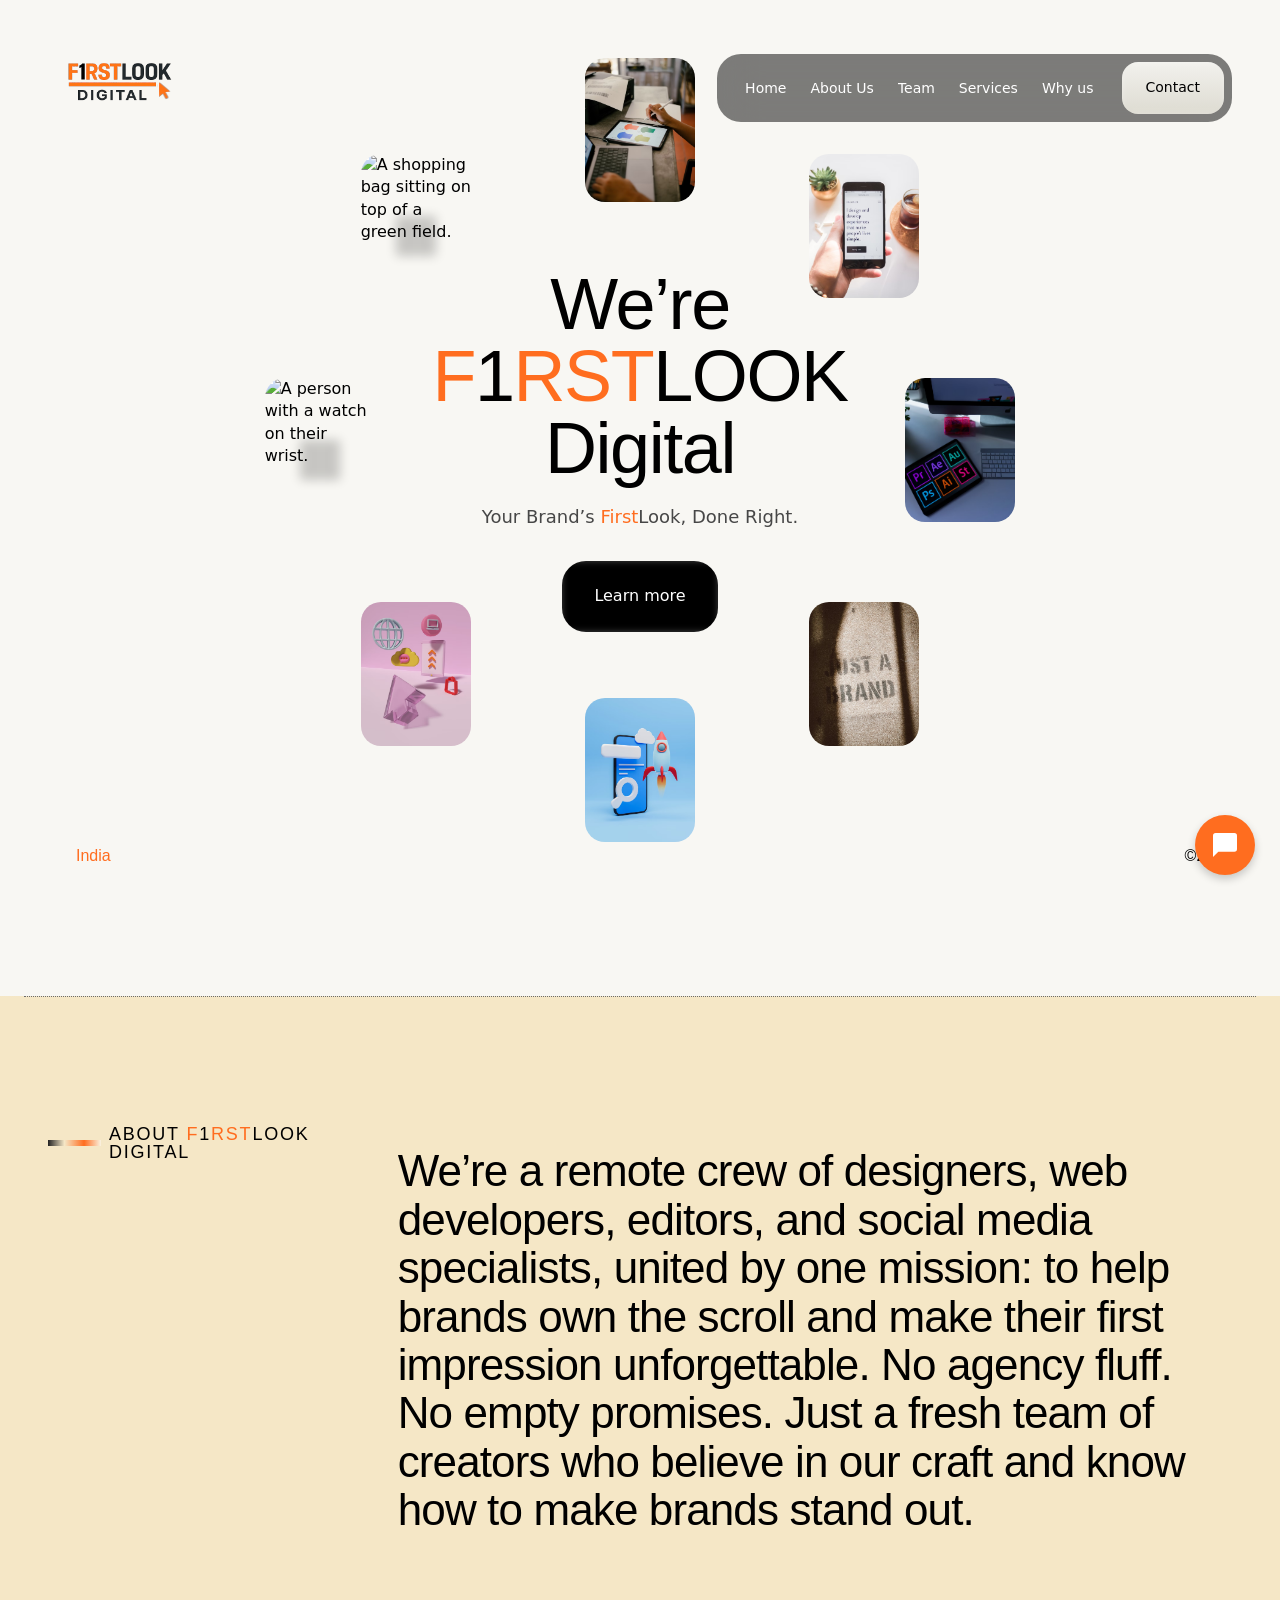
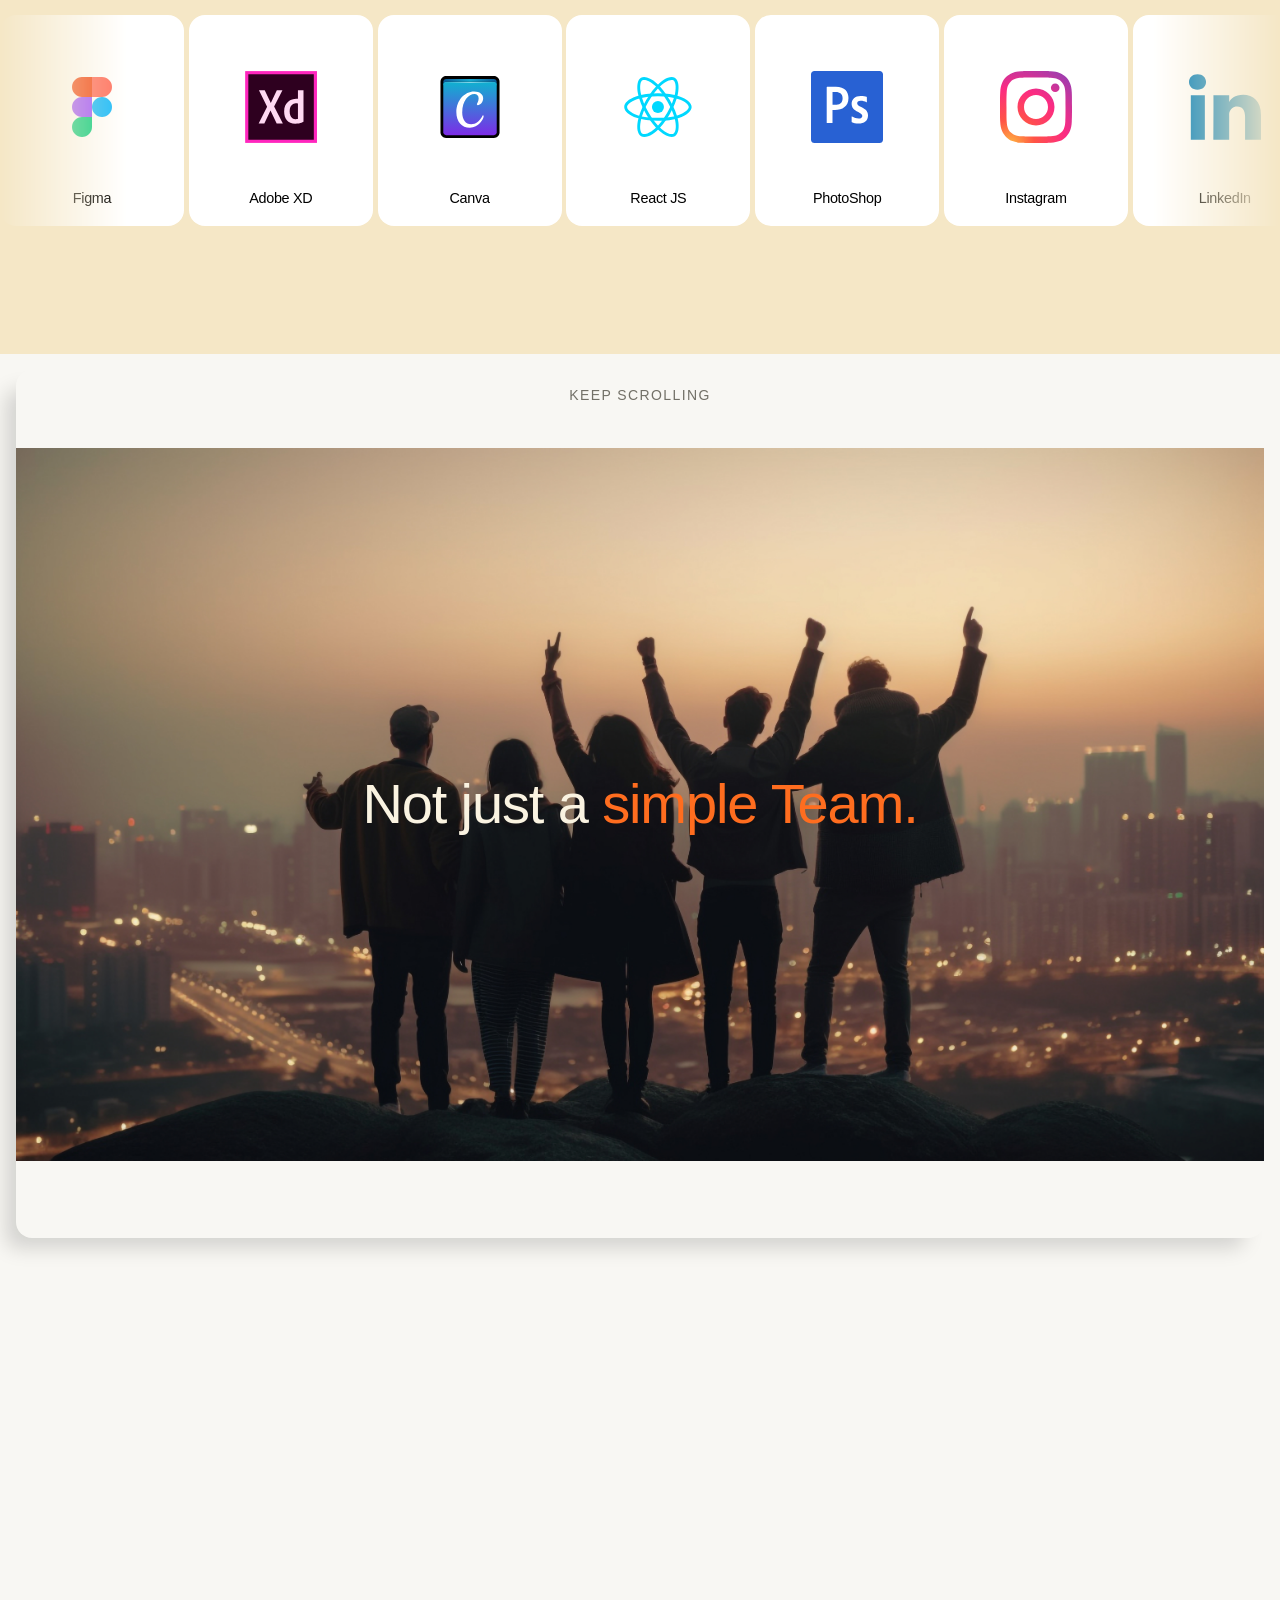
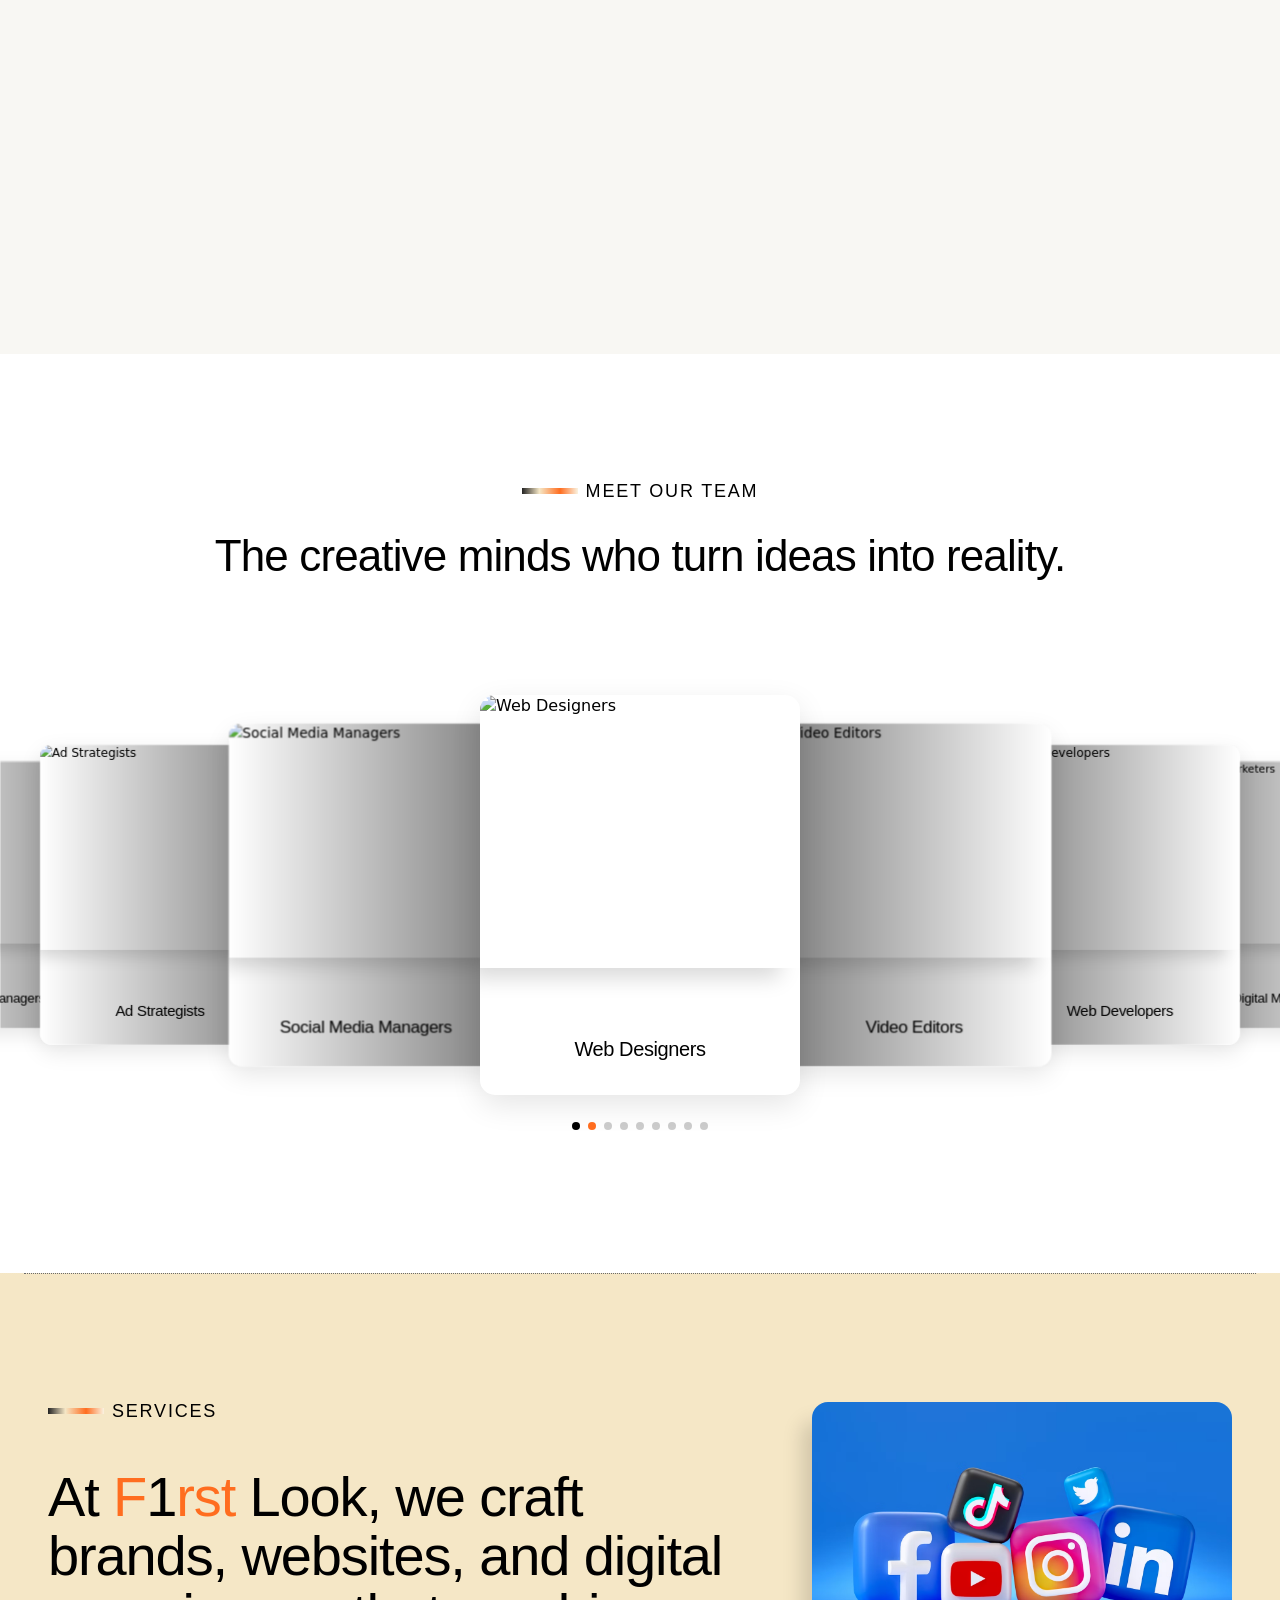
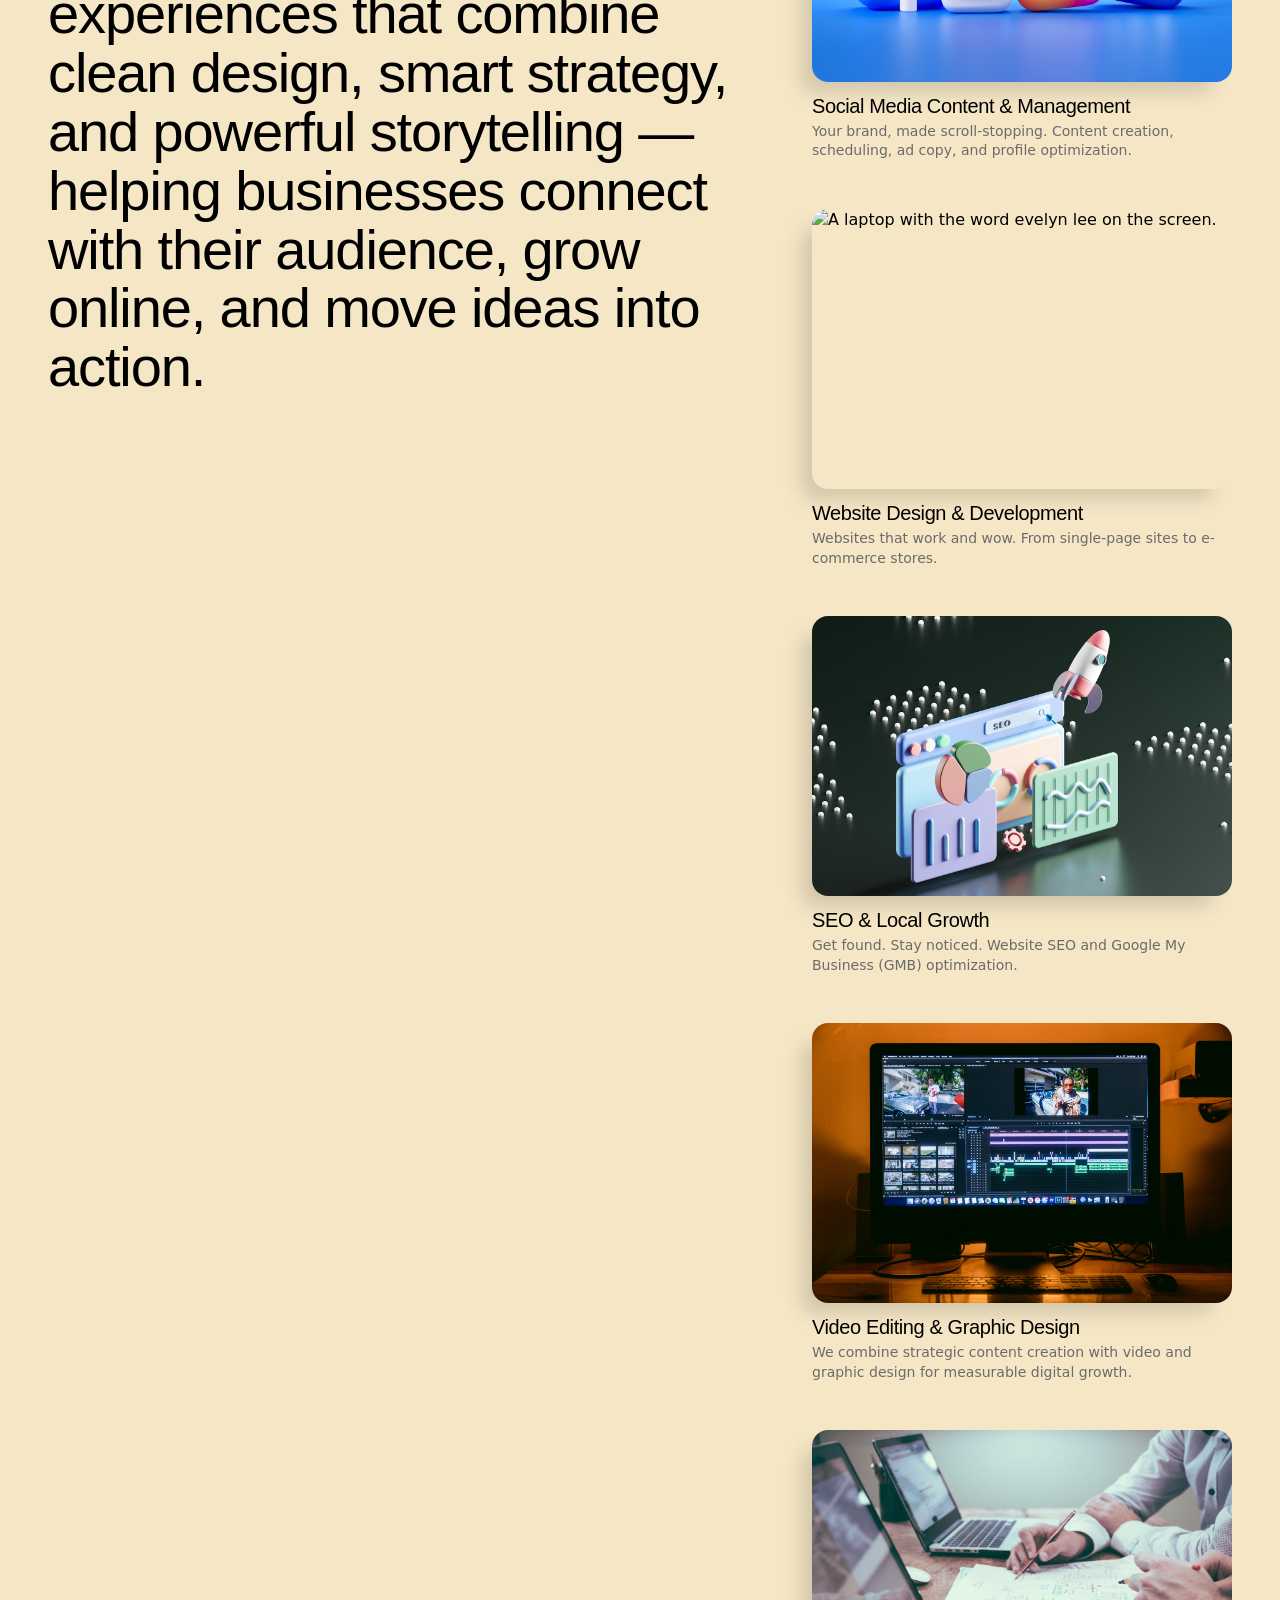
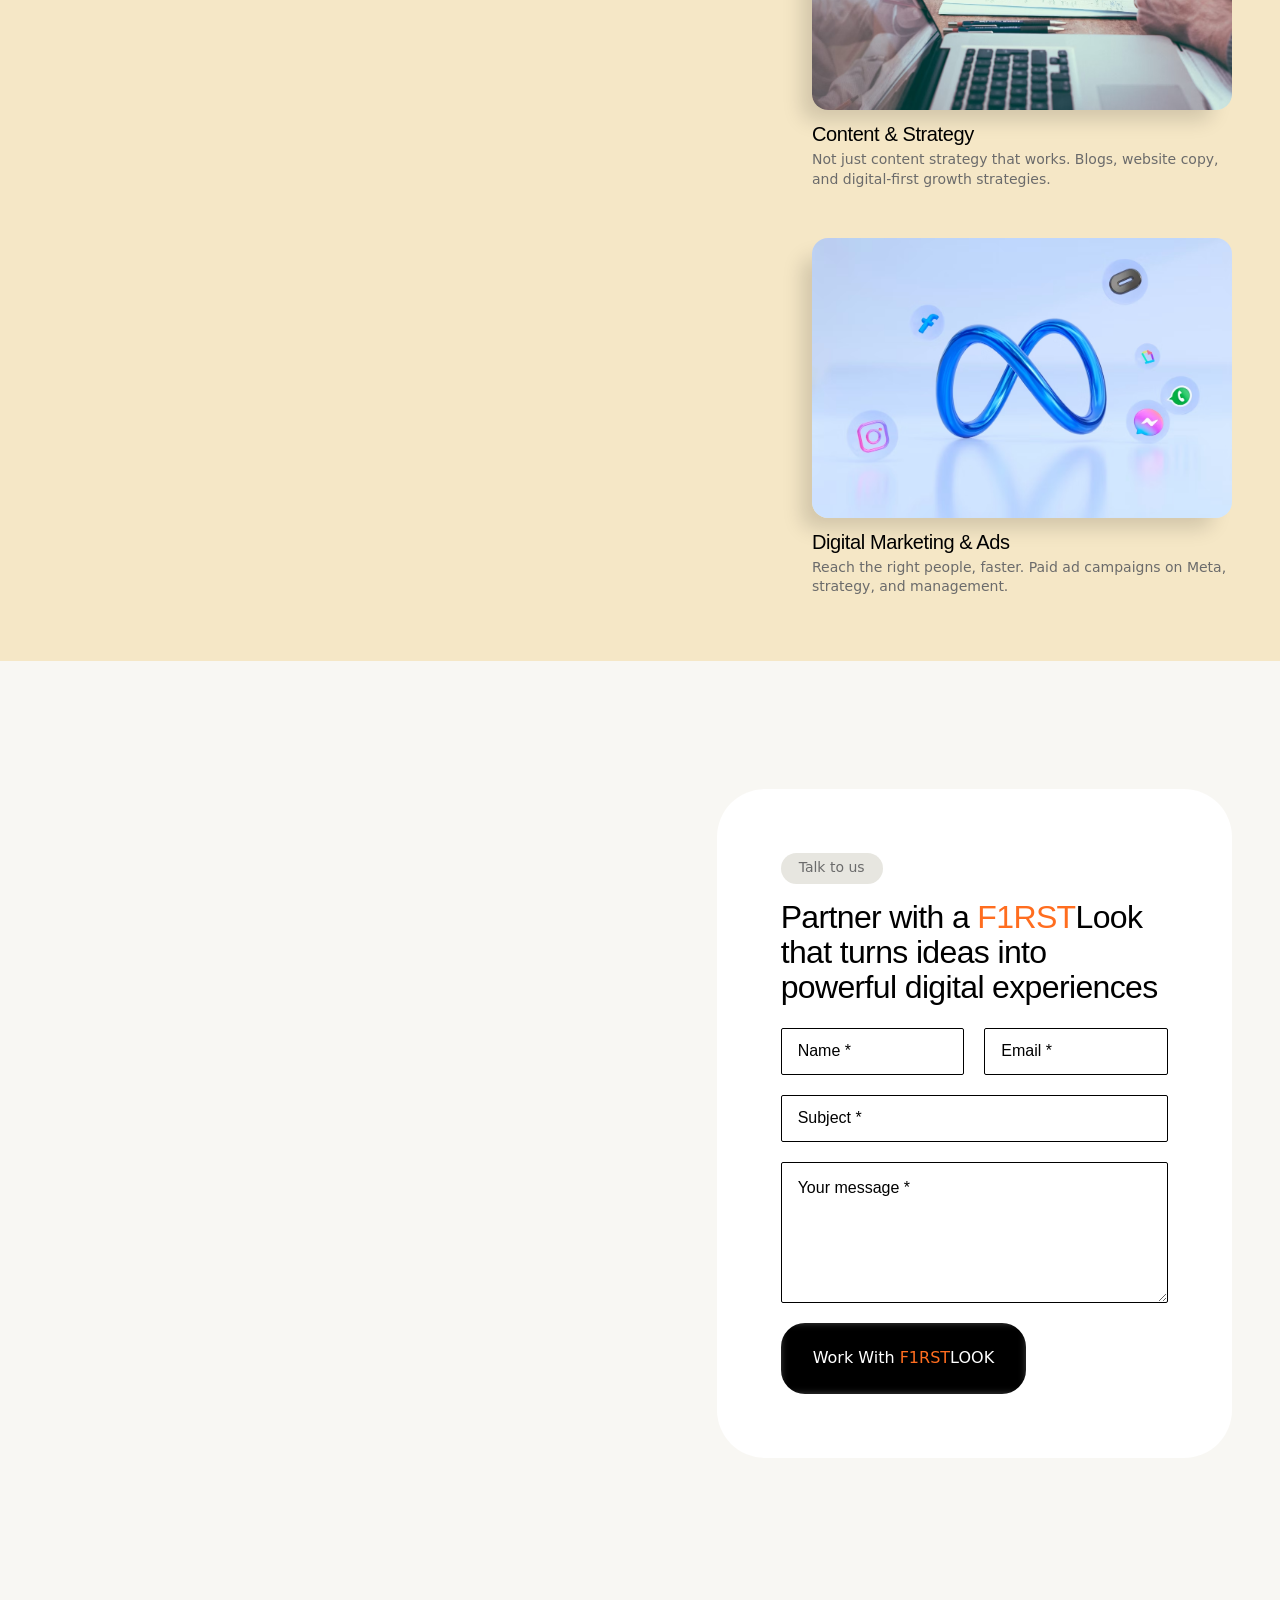
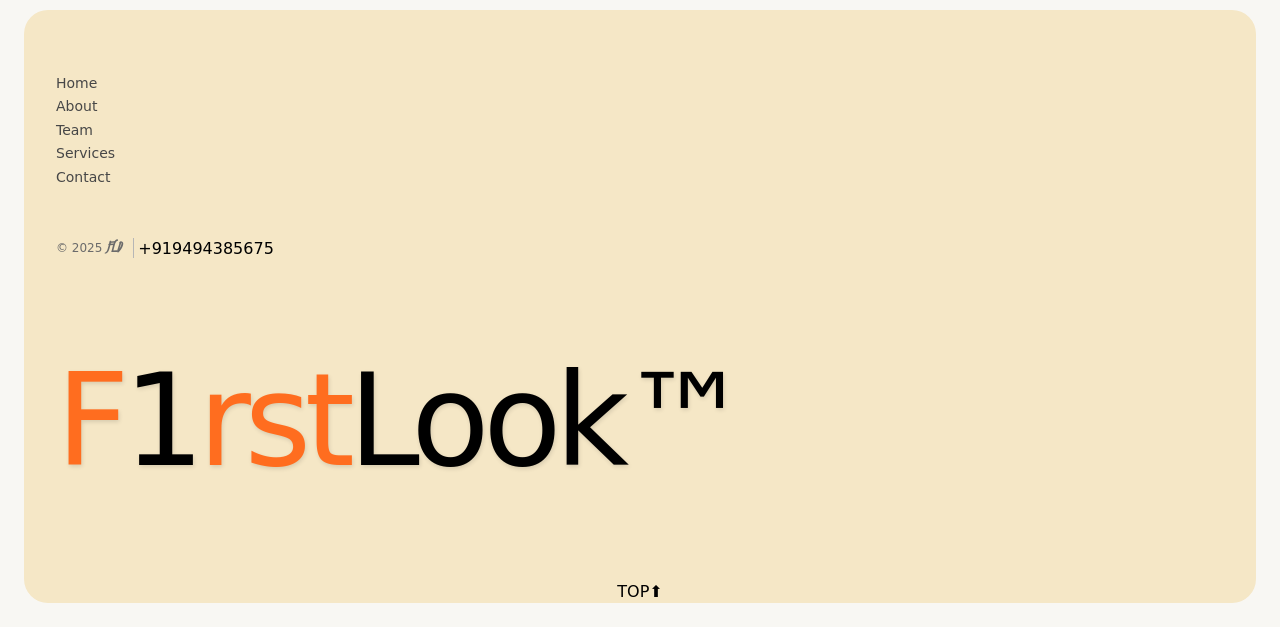
==== commit 27b2c668: "Refine service description for clarity" ====
--- a/index.html
+++ b/index.html
@@ -596,7 +596,7 @@
                 </div>
                 <div class="services_item-infos">
                   <h3 class="heading-style-h6">Content & Strategy</h3>
-                  <div class="services_desc">Not just content — strategy that works. Blogs, website copy, and digital-first growth strategies.</div>
+                  <div class="services_desc">Not just content strategy that works. Blogs, website copy, and digital-first growth strategies.</div>
                 </div>
               </div>
 
